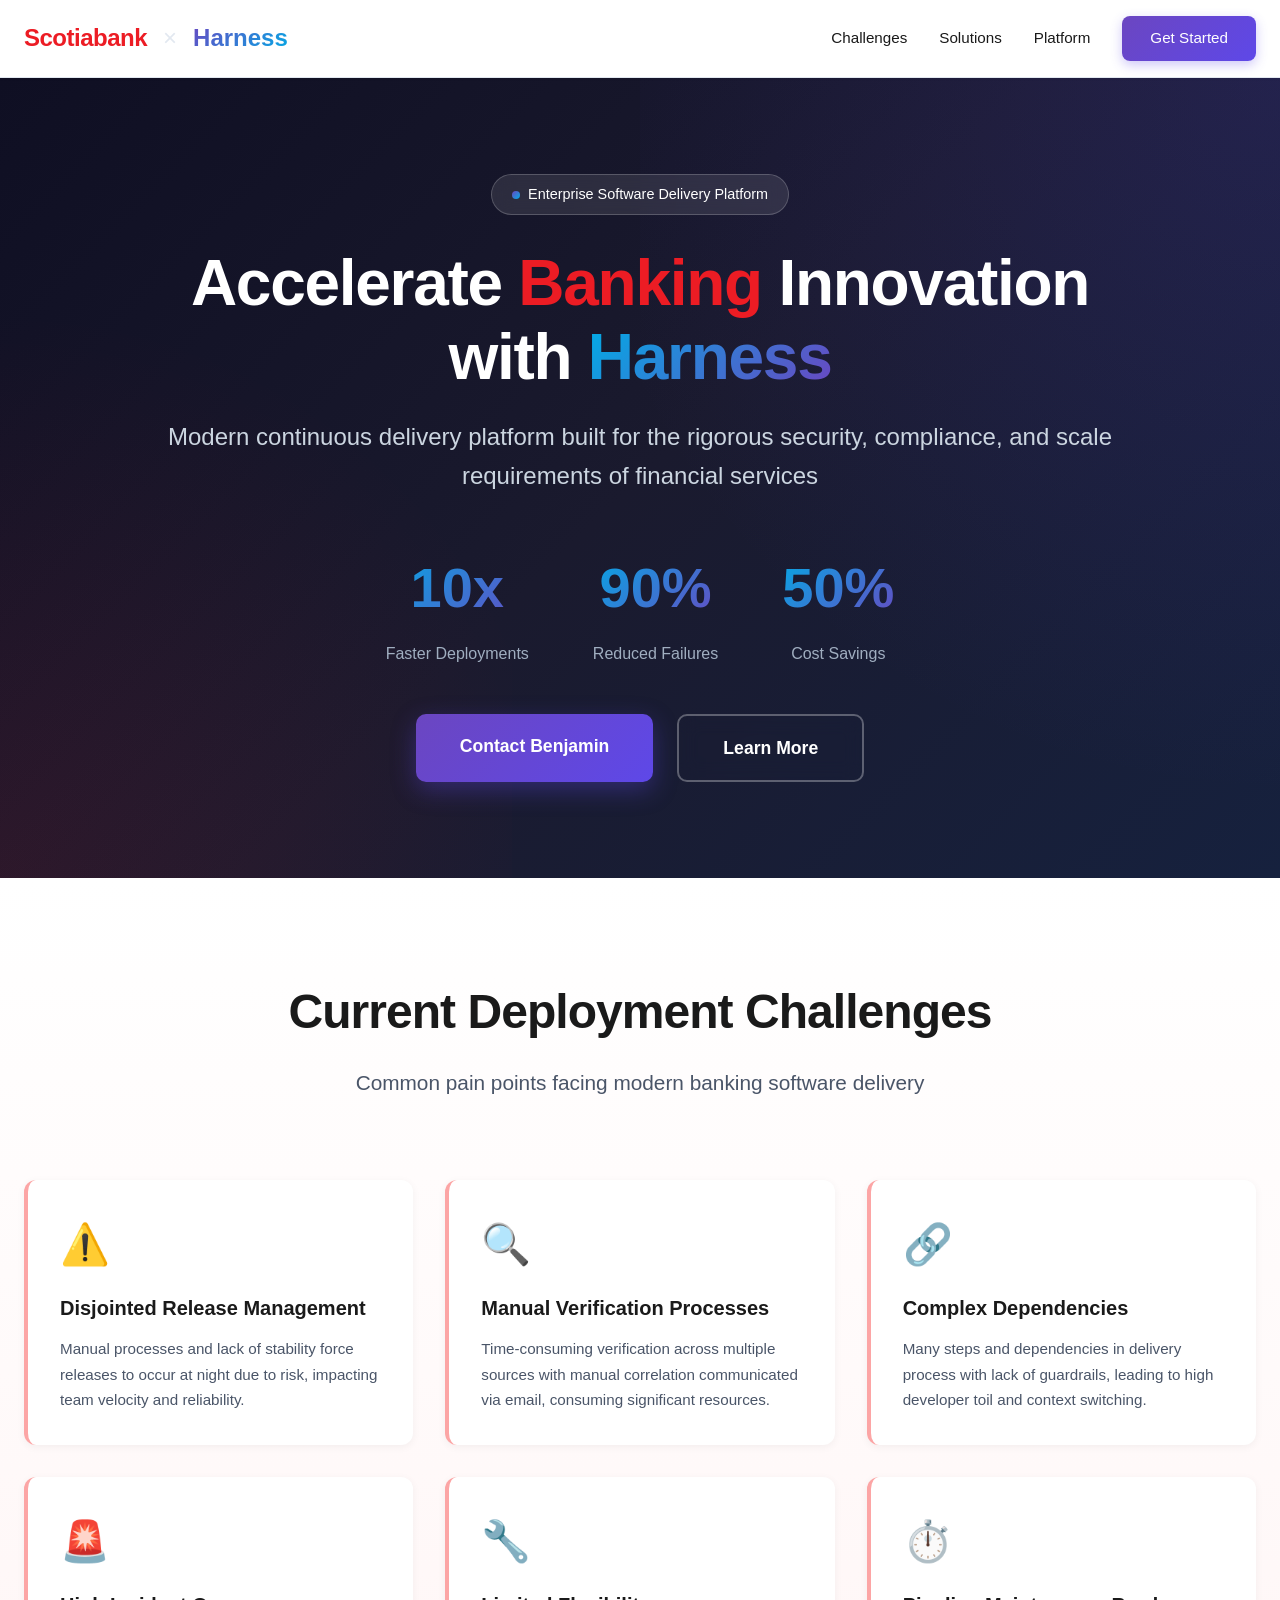
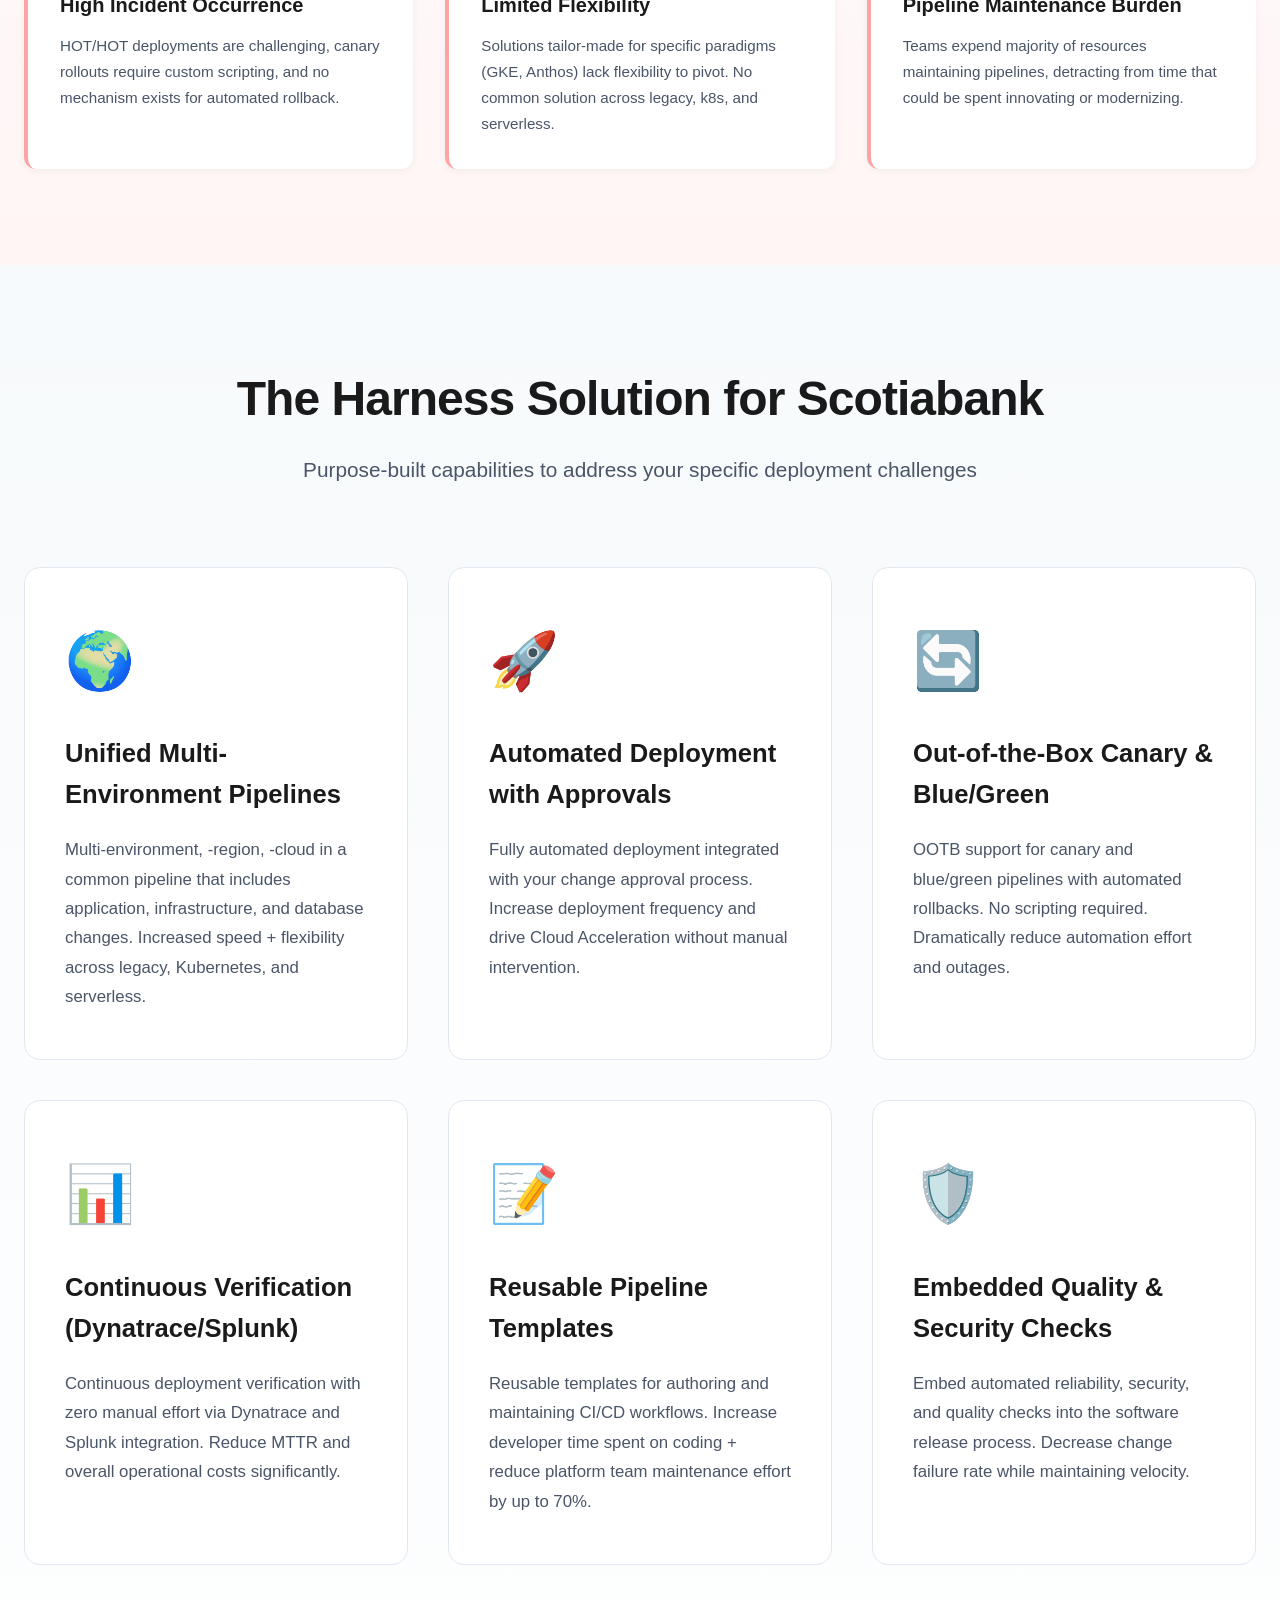
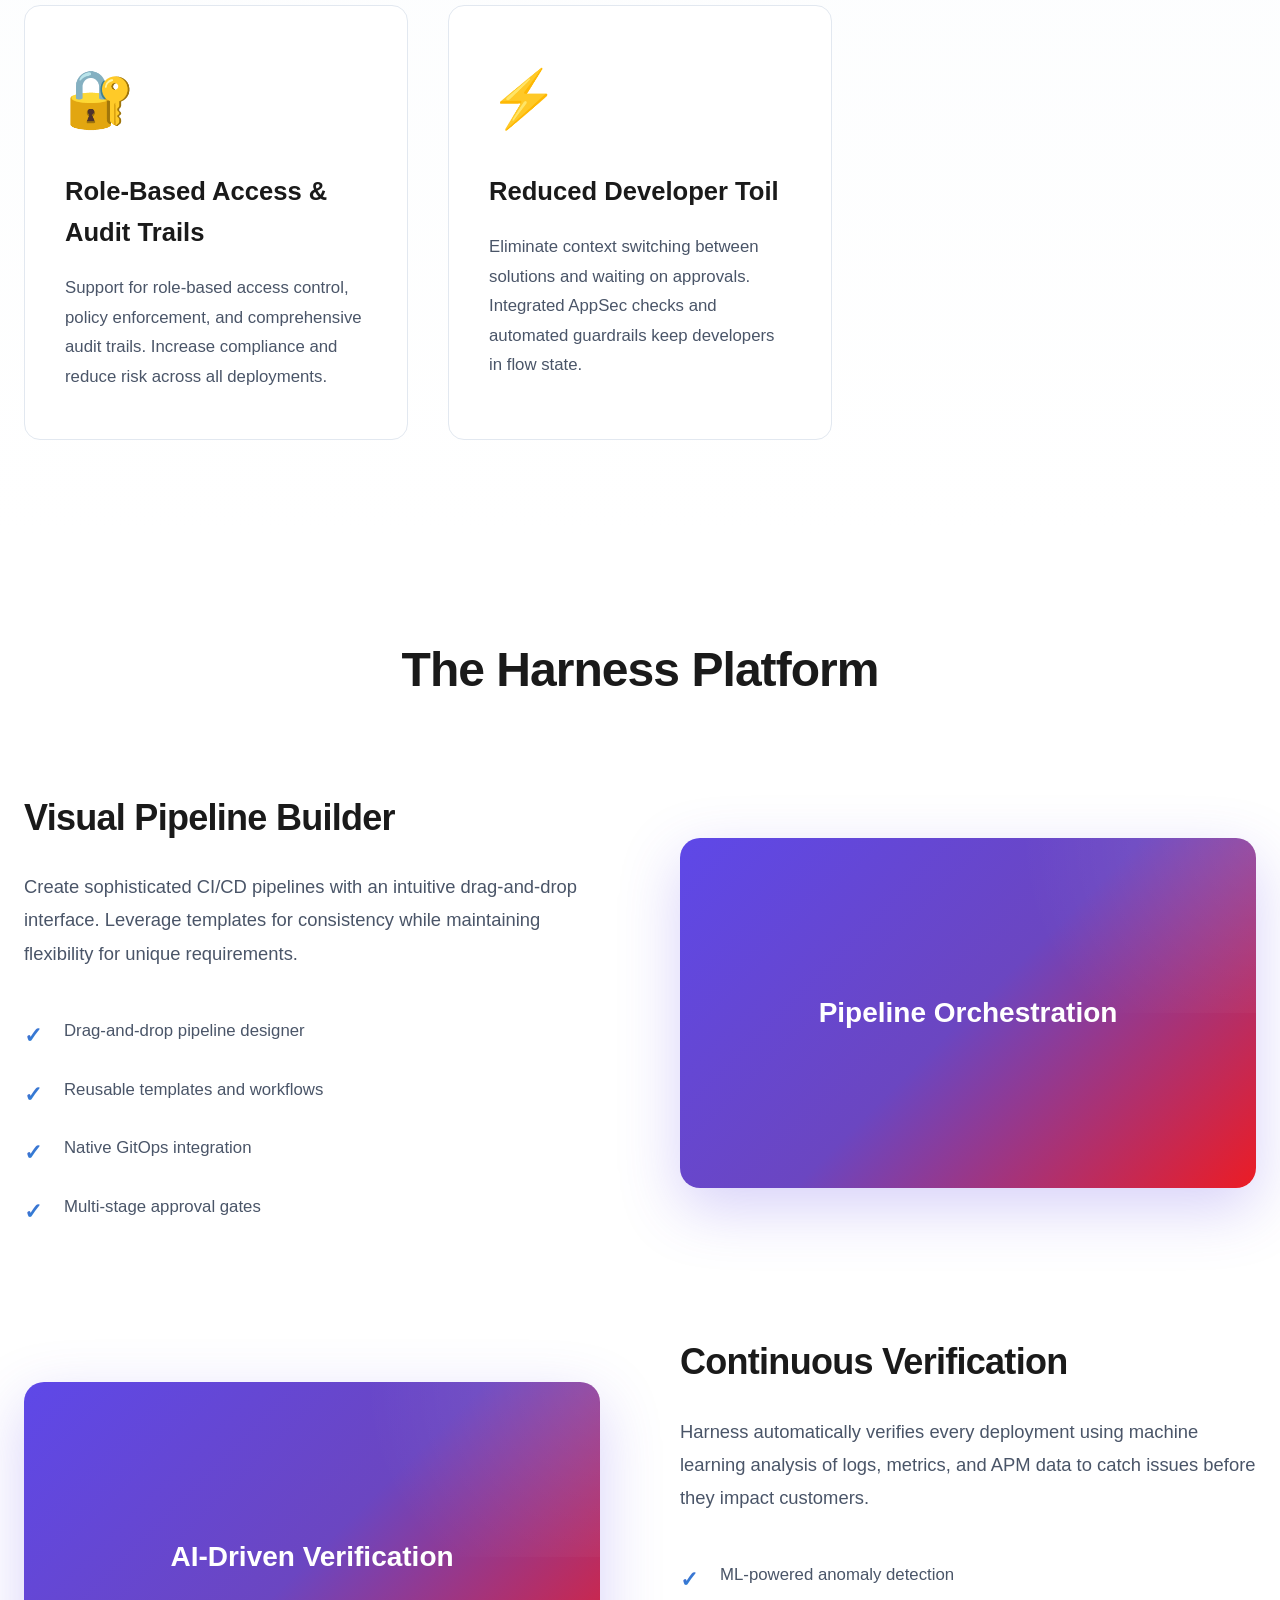
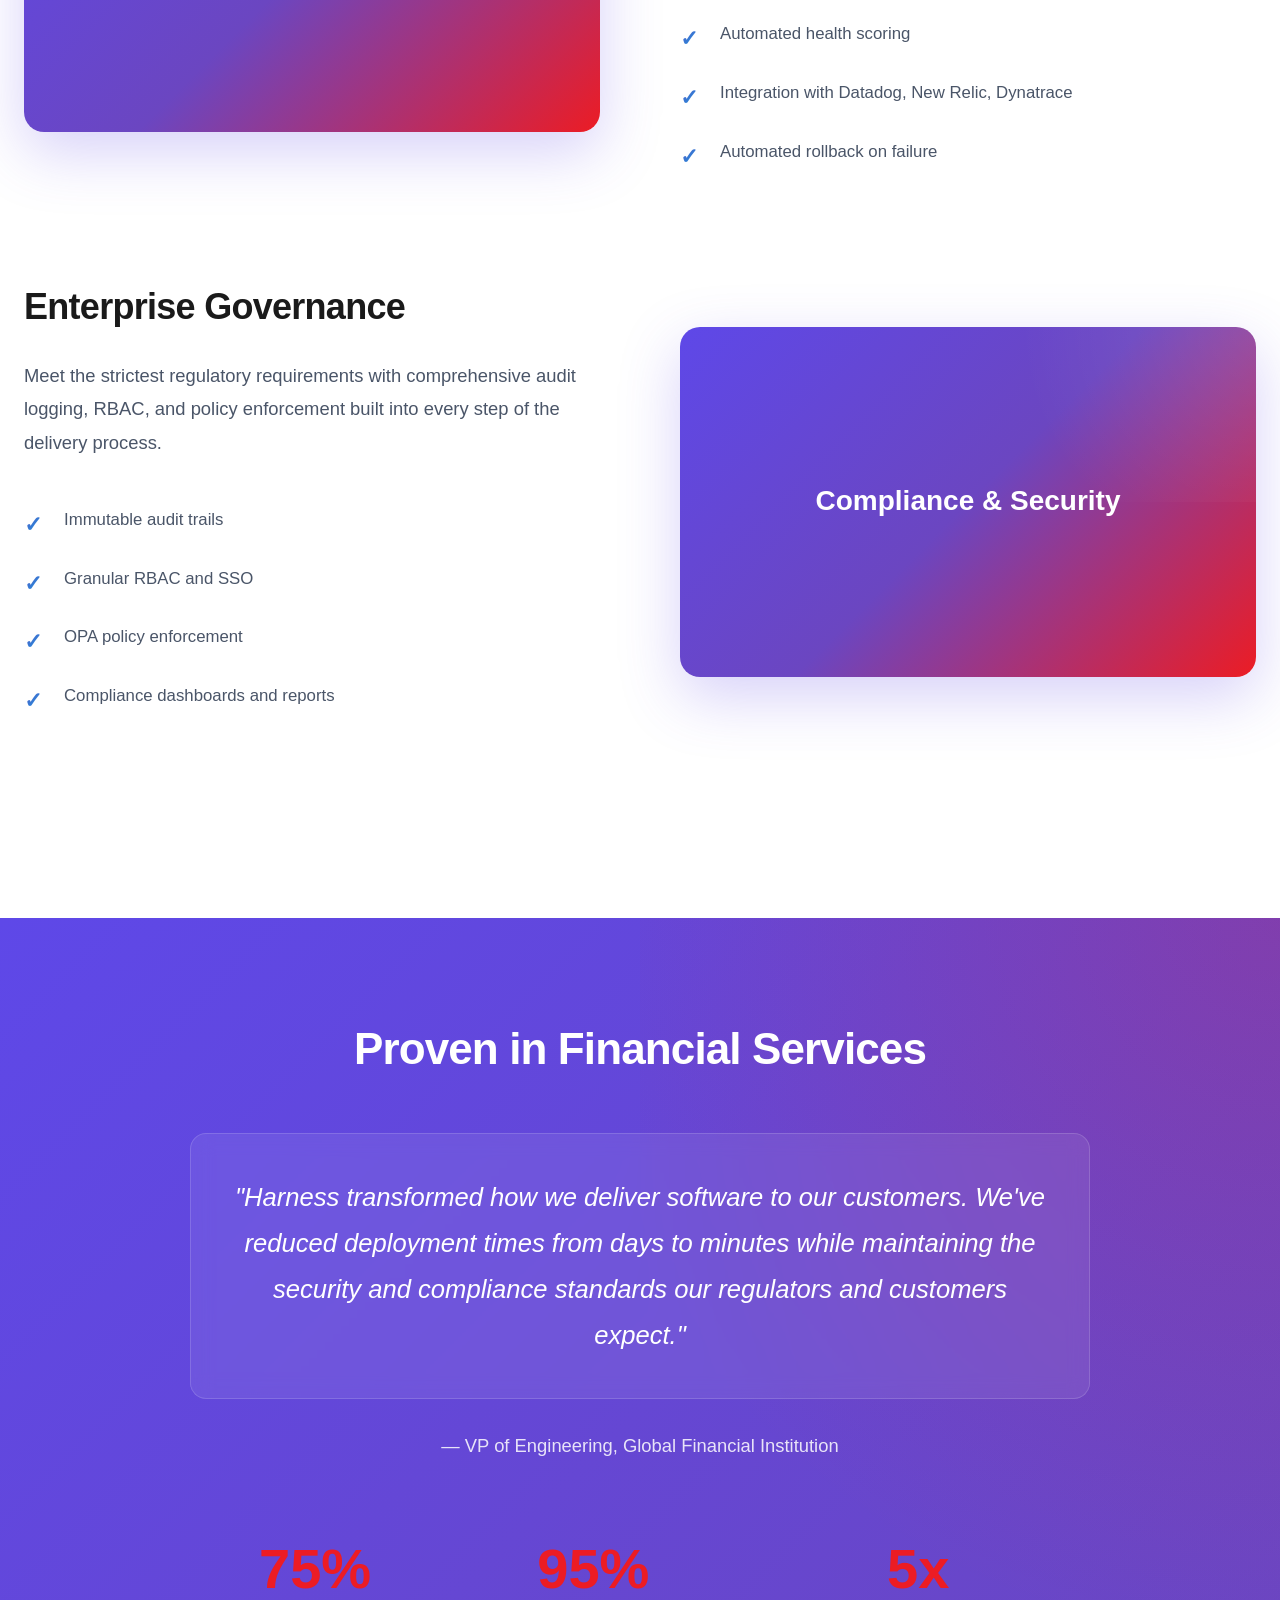
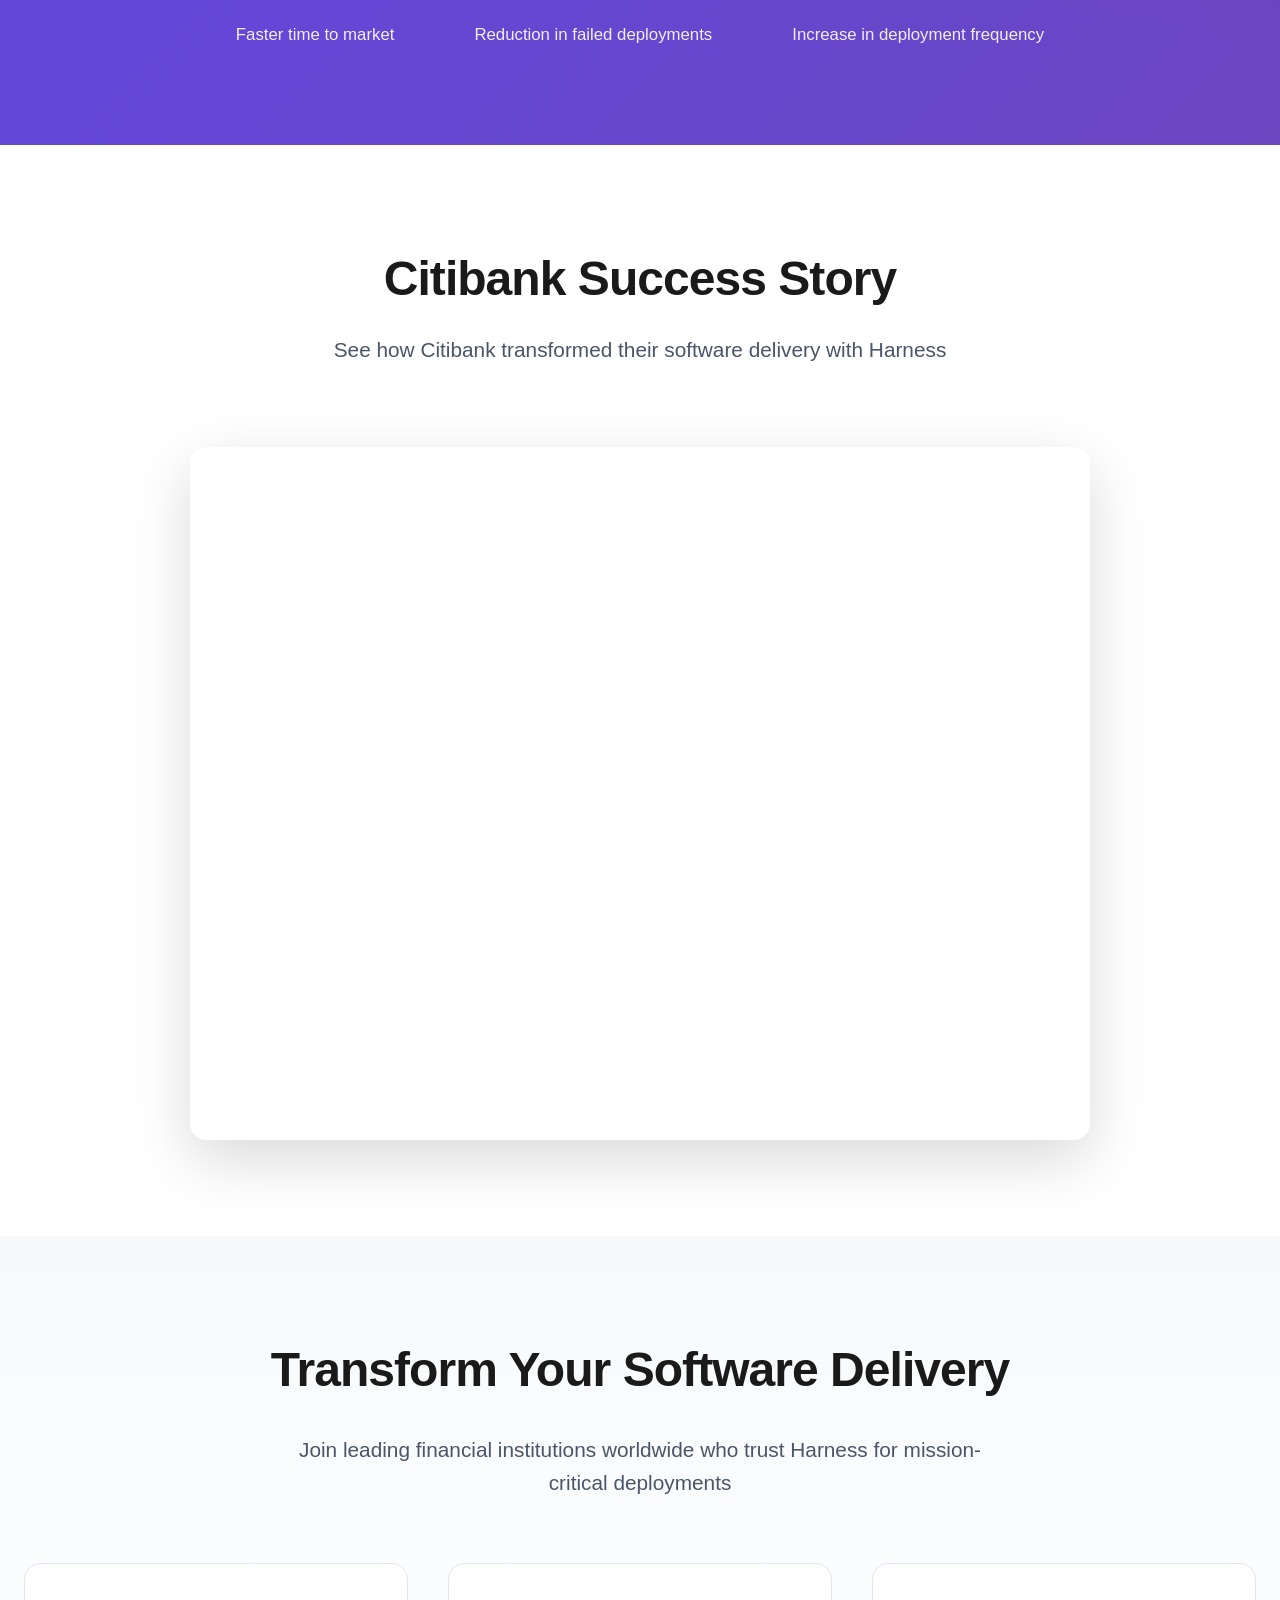
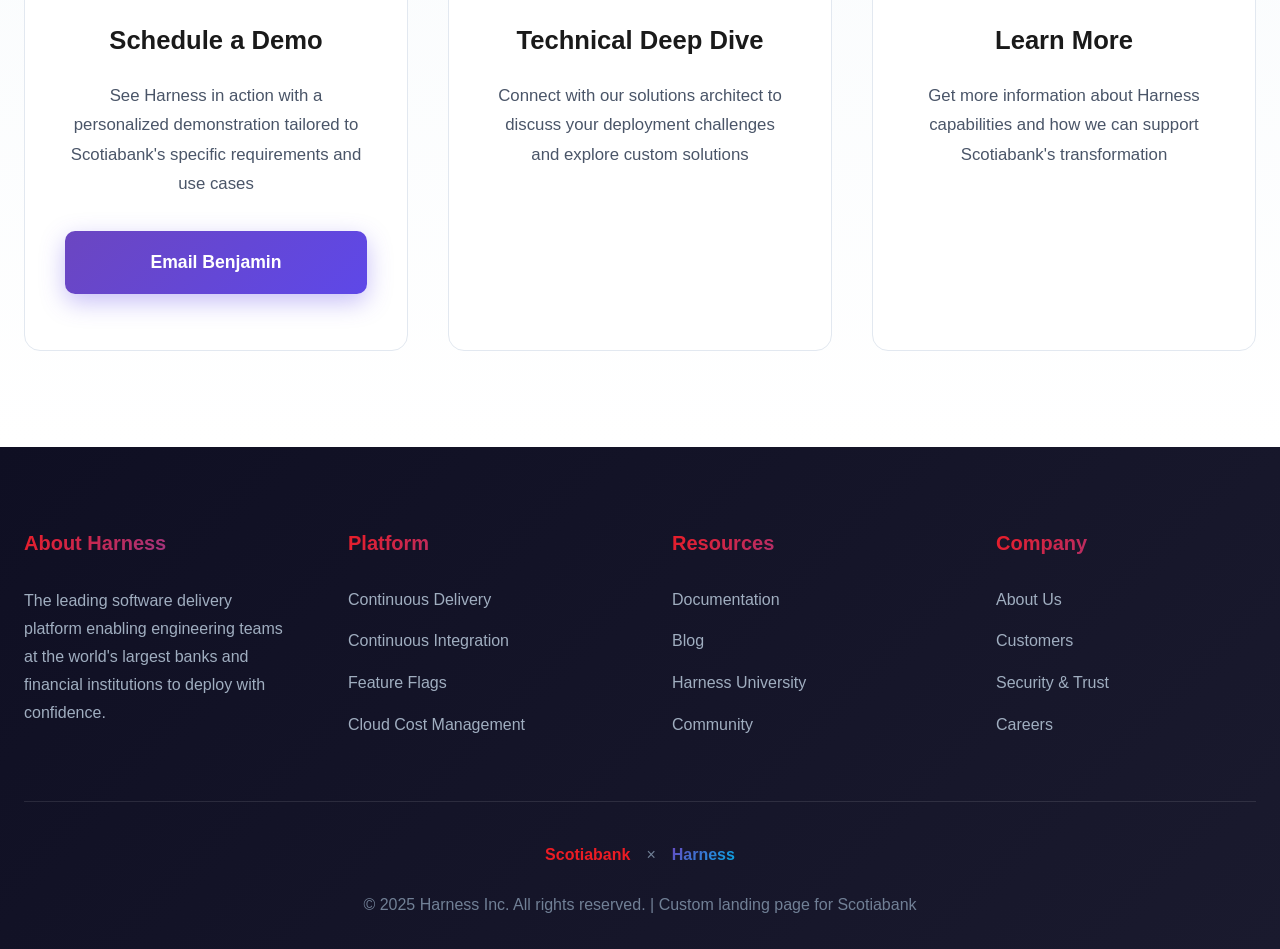
==== index.html @ f77ae474 "Update CTAs to email benjamin.kearon@harness.io and embed Citibank case study Changes: - Updated all" ====
<!DOCTYPE html>
<html lang="en">
<head>
    <meta charset="UTF-8">
    <meta name="viewport" content="width=device-width, initial-scale=1.0">
    <title>Harness + Scotiabank | Transform Your Software Delivery</title>
    <style>
* {
    margin: 0;
    padding: 0;
    box-sizing: border-box;
}

:root {
    --scotiabank-red: #EC1C24;
    --harness-purple: #6B46C1;
    --harness-blue: #00ADE6;
    --harness-indigo: #5E48E8;
    --text-primary: #1a1a1a;
    --text-secondary: #4a5568;
    --background-light: #F7FAFC;
    --background-white: #FFFFFF;
    --border-color: #E2E8F0;
}

body {
    font-family: 'Inter', -apple-system, BlinkMacSystemFont, 'Segoe UI', 'Roboto', 'Helvetica', 'Arial', sans-serif;
    line-height: 1.6;
    color: var(--text-primary);
    background-color: var(--background-white);
}

.container {
    max-width: 1280px;
    margin: 0 auto;
    padding: 0 24px;
}

/* Header - Combined Branding */
.header {
    background-color: var(--background-white);
    border-bottom: 1px solid var(--border-color);
    padding: 1rem 0;
    position: sticky;
    top: 0;
    z-index: 1000;
    box-shadow: 0 1px 3px rgba(0, 0, 0, 0.05);
}

.header-content {
    display: flex;
    justify-content: space-between;
    align-items: center;
}

.brand-lockup {
    display: flex;
    align-items: center;
    gap: 1rem;
}

.scotiabank-logo {
    font-size: 1.5rem;
    font-weight: 700;
    color: var(--scotiabank-red);
    letter-spacing: -0.5px;
}

.brand-separator {
    color: var(--border-color);
    font-size: 1.5rem;
    font-weight: 300;
}

.harness-logo {
    font-size: 1.5rem;
    font-weight: 700;
    background: linear-gradient(135deg, var(--harness-purple) 0%, var(--harness-blue) 100%);
    -webkit-background-clip: text;
    -webkit-text-fill-color: transparent;
    background-clip: text;
}

.nav {
    display: flex;
    gap: 2rem;
    align-items: center;
}

.nav-link {
    color: var(--text-primary);
    text-decoration: none;
    font-weight: 500;
    transition: color 0.3s ease;
    font-size: 0.95rem;
}

.nav-link:hover {
    color: var(--harness-purple);
}

.nav-link.cta-button {
    background: linear-gradient(135deg, var(--harness-purple) 0%, var(--harness-indigo) 100%);
    color: white;
    padding: 0.65rem 1.75rem;
    border-radius: 8px;
    transition: transform 0.2s ease, box-shadow 0.3s ease;
    box-shadow: 0 4px 12px rgba(94, 72, 232, 0.3);
}

.nav-link.cta-button:hover {
    transform: translateY(-2px);
    box-shadow: 0 8px 20px rgba(94, 72, 232, 0.4);
}

/* Hero - Harness Modern Style with Scotia Red Accents */
.hero {
    background: linear-gradient(135deg, #0F0F23 0%, #1a1a2e 50%, #16213e 100%);
    color: white;
    padding: 6rem 0;
    position: relative;
    overflow: hidden;
}

.hero::before {
    content: '';
    position: absolute;
    top: 0;
    right: 0;
    width: 50%;
    height: 100%;
    background: radial-gradient(circle at top right, rgba(94, 72, 232, 0.15), transparent 70%);
    pointer-events: none;
}

.hero::after {
    content: '';
    position: absolute;
    bottom: 0;
    left: 0;
    width: 40%;
    height: 100%;
    background: radial-gradient(circle at bottom left, rgba(236, 28, 36, 0.1), transparent 60%);
    pointer-events: none;
}

.hero-content {
    max-width: 1000px;
    margin: 0 auto;
    text-align: center;
    position: relative;
    z-index: 1;
}

.hero-badge {
    display: inline-flex;
    align-items: center;
    gap: 0.5rem;
    background: rgba(255, 255, 255, 0.1);
    backdrop-filter: blur(10px);
    border: 1px solid rgba(255, 255, 255, 0.2);
    padding: 0.5rem 1.25rem;
    border-radius: 50px;
    margin-bottom: 2rem;
    font-size: 0.9rem;
    font-weight: 500;
}

.badge-dot {
    width: 8px;
    height: 8px;
    background: linear-gradient(135deg, var(--harness-purple), var(--harness-blue));
    border-radius: 50%;
}

.hero-title {
    font-size: 4rem;
    font-weight: 800;
    margin-bottom: 1.5rem;
    line-height: 1.15;
    letter-spacing: -0.02em;
}

.hero-title .harness-gradient {
    background: linear-gradient(135deg, var(--harness-blue) 0%, var(--harness-purple) 100%);
    -webkit-background-clip: text;
    -webkit-text-fill-color: transparent;
    background-clip: text;
}

.hero-title .scotia-red {
    color: var(--scotiabank-red);
}

.hero-subtitle {
    font-size: 1.5rem;
    margin-bottom: 3rem;
    color: #CBD5E0;
    font-weight: 400;
    line-height: 1.6;
}

.hero-stats {
    display: flex;
    justify-content: center;
    gap: 4rem;
    margin-bottom: 3rem;
    flex-wrap: wrap;
}

.stat {
    text-align: center;
}

.stat-number {
    font-size: 3.5rem;
    font-weight: 800;
    background: linear-gradient(135deg, var(--harness-blue) 0%, var(--harness-purple) 100%);
    -webkit-background-clip: text;
    -webkit-text-fill-color: transparent;
    background-clip: text;
    margin-bottom: 0.5rem;
}

.stat-label {
    font-size: 1rem;
    color: #A0AEC0;
    font-weight: 500;
}

.hero-cta {
    display: flex;
    gap: 1.5rem;
    justify-content: center;
    flex-wrap: wrap;
}

.btn {
    padding: 1.1rem 2.75rem;
    font-size: 1.1rem;
    font-weight: 600;
    text-decoration: none;
    border-radius: 10px;
    transition: all 0.3s ease;
    display: inline-block;
}

.btn-primary {
    background: linear-gradient(135deg, var(--harness-purple) 0%, var(--harness-indigo) 100%);
    color: white;
    box-shadow: 0 8px 24px rgba(94, 72, 232, 0.35);
}

.btn-primary:hover {
    transform: translateY(-2px);
    box-shadow: 0 12px 32px rgba(94, 72, 232, 0.45);
}

.btn-secondary {
    background-color: transparent;
    color: white;
    border: 2px solid rgba(255, 255, 255, 0.3);
    backdrop-filter: blur(10px);
}

.btn-secondary:hover {
    background-color: rgba(255, 255, 255, 0.1);
    border-color: rgba(255, 255, 255, 0.5);
}

/* Challenges Section */
.challenges {
    padding: 6rem 0;
    background: linear-gradient(180deg, var(--background-white) 0%, #FFF5F5 100%);
}

.challenges-grid {
    display: grid;
    grid-template-columns: repeat(auto-fit, minmax(340px, 1fr));
    gap: 2rem;
    margin-top: 3rem;
}

.challenge-item {
    background-color: var(--background-white);
    padding: 2rem 2rem;
    border-radius: 12px;
    border-left: 4px solid #FCA5A5;
    box-shadow: 0 2px 8px rgba(0, 0, 0, 0.05);
    transition: transform 0.3s ease, box-shadow 0.3s ease;
}

.challenge-item:hover {
    transform: translateY(-4px);
    box-shadow: 0 8px 20px rgba(236, 28, 36, 0.1);
}

.challenge-icon {
    font-size: 2.5rem;
    margin-bottom: 1rem;
    display: block;
}

.challenge-item h4 {
    font-size: 1.25rem;
    margin-bottom: 0.75rem;
    color: var(--text-primary);
    font-weight: 700;
}

.challenge-item p {
    color: var(--text-secondary);
    line-height: 1.7;
    font-size: 0.95rem;
}

/* Benefits Section - Clean Modern Cards */
.benefits {
    padding: 6rem 0;
    background: linear-gradient(180deg, var(--background-light) 0%, var(--background-white) 100%);
}

.section-title {
    font-size: 3rem;
    font-weight: 800;
    text-align: center;
    margin-bottom: 1rem;
    color: var(--text-primary);
    letter-spacing: -0.02em;
}

.section-subtitle {
    text-align: center;
    font-size: 1.3rem;
    color: var(--text-secondary);
    margin-bottom: 5rem;
    max-width: 700px;
    margin-left: auto;
    margin-right: auto;
}

.benefits-grid {
    display: grid;
    grid-template-columns: repeat(auto-fit, minmax(340px, 1fr));
    gap: 2.5rem;
    margin-top: 3rem;
}

.benefit-card {
    background-color: var(--background-white);
    padding: 3rem 2.5rem;
    border-radius: 16px;
    border: 1px solid var(--border-color);
    transition: transform 0.3s ease, box-shadow 0.3s ease, border-color 0.3s ease;
}

.benefit-card:hover {
    transform: translateY(-8px);
    box-shadow: 0 20px 40px rgba(0, 0, 0, 0.08);
    border-color: var(--harness-purple);
}

.benefit-icon {
    font-size: 3.5rem;
    margin-bottom: 1.75rem;
    display: block;
}

.benefit-card h3 {
    font-size: 1.6rem;
    margin-bottom: 1.25rem;
    color: var(--text-primary);
    font-weight: 700;
}

.benefit-card p {
    color: var(--text-secondary);
    line-height: 1.75;
    font-size: 1.05rem;
}

/* Features Section - Harness Style */
.features {
    padding: 6rem 0;
    background-color: var(--background-white);
}

.feature-showcase {
    margin-top: 5rem;
}

.feature-item {
    display: grid;
    grid-template-columns: 1fr 1fr;
    gap: 5rem;
    align-items: center;
    margin-bottom: 6rem;
}

.feature-item.reverse {
    direction: rtl;
}

.feature-item.reverse > * {
    direction: ltr;
}

.feature-content h3 {
    font-size: 2.25rem;
    margin-bottom: 1.5rem;
    color: var(--text-primary);
    font-weight: 800;
    letter-spacing: -0.02em;
}

.feature-content p {
    font-size: 1.15rem;
    color: var(--text-secondary);
    margin-bottom: 2rem;
    line-height: 1.8;
}

.feature-list {
    list-style: none;
    padding: 0;
}

.feature-list li {
    padding: 1rem 0;
    padding-left: 2.5rem;
    position: relative;
    color: var(--text-secondary);
    font-size: 1.05rem;
}

.feature-list li:before {
    content: "✓";
    position: absolute;
    left: 0;
    background: linear-gradient(135deg, var(--harness-purple) 0%, var(--harness-blue) 100%);
    -webkit-background-clip: text;
    -webkit-text-fill-color: transparent;
    background-clip: text;
    font-weight: bold;
    font-size: 1.4rem;
}

.feature-visual {
    background: linear-gradient(135deg, var(--harness-indigo) 0%, var(--harness-purple) 50%, var(--scotiabank-red) 100%);
    border-radius: 20px;
    padding: 4rem 3rem;
    display: flex;
    align-items: center;
    justify-content: center;
    min-height: 350px;
    box-shadow: 0 20px 60px rgba(94, 72, 232, 0.25);
    position: relative;
    overflow: hidden;
}

.feature-visual::before {
    content: '';
    position: absolute;
    top: -50%;
    right: -50%;
    width: 100%;
    height: 100%;
    background: radial-gradient(circle, rgba(255, 255, 255, 0.1), transparent 70%);
}

.visual-placeholder {
    color: white;
    font-size: 1.75rem;
    font-weight: 700;
    position: relative;
    z-index: 1;
}

/* Case Study - Modern Card */
.case-study {
    padding: 6rem 0;
    background: linear-gradient(135deg, var(--harness-indigo) 0%, var(--harness-purple) 100%);
    color: white;
    position: relative;
    overflow: hidden;
}

.case-study::before {
    content: '';
    position: absolute;
    top: 0;
    right: 0;
    width: 50%;
    height: 100%;
    background: radial-gradient(circle at top right, rgba(236, 28, 36, 0.2), transparent 70%);
}

.case-study-content {
    max-width: 900px;
    margin: 0 auto;
    text-align: center;
    position: relative;
    z-index: 1;
}

.case-study-content h2 {
    font-size: 2.75rem;
    margin-bottom: 3rem;
    font-weight: 800;
    letter-spacing: -0.02em;
}

.quote {
    font-size: 1.6rem;
    font-style: italic;
    line-height: 1.8;
    margin: 2rem 0;
    padding: 2.5rem;
    background-color: rgba(255, 255, 255, 0.08);
    backdrop-filter: blur(10px);
    border-radius: 16px;
    border-left: 4px solid var(--scotiabank-red);
    border: 1px solid rgba(255, 255, 255, 0.15);
}

.quote-author {
    font-size: 1.15rem;
    margin-bottom: 3rem;
    opacity: 0.85;
}

.case-study-metrics {
    display: flex;
    justify-content: center;
    gap: 5rem;
    flex-wrap: wrap;
    margin-top: 4rem;
}

.metric {
    text-align: center;
}

.metric strong {
    display: block;
    font-size: 3.5rem;
    margin-bottom: 0.5rem;
    font-weight: 800;
    color: var(--scotiabank-red);
}

.metric span {
    font-size: 1.05rem;
    opacity: 0.9;
}

/* Video Section */
.video-section {
    padding: 6rem 0;
    background-color: var(--background-white);
}

.video-container {
    max-width: 900px;
    margin: 3rem auto 0;
    position: relative;
    padding-bottom: 56.25%;
    height: 0;
    overflow: hidden;
    border-radius: 16px;
    box-shadow: 0 20px 60px rgba(0, 0, 0, 0.15);
}

.video-container iframe {
    position: absolute;
    top: 0;
    left: 0;
    width: 100%;
    height: 100%;
    border: 0;
}

/* Contact Section */
.contact {
    padding: 6rem 0;
    background: linear-gradient(180deg, var(--background-light) 0%, var(--background-white) 100%);
}

.contact-content {
    text-align: center;
}

.contact-content h2 {
    font-size: 3rem;
    margin-bottom: 1.5rem;
    font-weight: 800;
    letter-spacing: -0.02em;
}

.contact-content > p {
    font-size: 1.3rem;
    color: var(--text-secondary);
    margin-bottom: 4rem;
    max-width: 700px;
    margin-left: auto;
    margin-right: auto;
}

.contact-options {
    display: grid;
    grid-template-columns: repeat(auto-fit, minmax(320px, 1fr));
    gap: 2.5rem;
    margin-top: 3rem;
}

.contact-card {
    background-color: var(--background-white);
    padding: 3.5rem 2.5rem;
    border-radius: 16px;
    border: 1px solid var(--border-color);
    transition: transform 0.3s ease, box-shadow 0.3s ease, border-color 0.3s ease;
}

.contact-card:hover {
    transform: translateY(-8px);
    box-shadow: 0 20px 40px rgba(0, 0, 0, 0.08);
    border-color: var(--harness-purple);
}

.contact-card h3 {
    font-size: 1.6rem;
    margin-bottom: 1.25rem;
    color: var(--text-primary);
    font-weight: 700;
}

.contact-card p {
    color: var(--text-secondary);
    margin-bottom: 2rem;
    line-height: 1.75;
    font-size: 1.05rem;
}

.contact-card .btn {
    width: 100%;
    text-align: center;
}

/* Footer - Combined Branding */
.footer {
    background: linear-gradient(135deg, #0F0F23 0%, #1a1a2e 100%);
    color: white;
    padding: 5rem 0 2rem;
}

.footer-content {
    display: grid;
    grid-template-columns: repeat(auto-fit, minmax(250px, 1fr));
    gap: 4rem;
    margin-bottom: 3rem;
}

.footer-section h4 {
    font-size: 1.25rem;
    margin-bottom: 1.75rem;
    background: linear-gradient(135deg, var(--scotiabank-red) 0%, var(--harness-purple) 100%);
    -webkit-background-clip: text;
    -webkit-text-fill-color: transparent;
    background-clip: text;
    font-weight: 700;
}

.footer-section p {
    color: #A0AEC0;
    line-height: 1.75;
}

.footer-section ul {
    list-style: none;
    padding: 0;
}

.footer-section ul li {
    margin-bottom: 1rem;
}

.footer-section ul li a {
    color: #A0AEC0;
    text-decoration: none;
    transition: color 0.3s ease;
}

.footer-section ul li a:hover {
    color: var(--harness-blue);
}

.footer-bottom {
    text-align: center;
    padding-top: 2.5rem;
    border-top: 1px solid rgba(255, 255, 255, 0.1);
    color: #718096;
}

.footer-brand-lockup {
    display: flex;
    justify-content: center;
    align-items: center;
    gap: 1rem;
    margin-bottom: 1.5rem;
}

/* Responsive Design */
@media (max-width: 768px) {
    .hero-title {
        font-size: 2.75rem;
    }
    .hero-subtitle {
        font-size: 1.25rem;
    }
    .hero-stats {
        gap: 2.5rem;
    }
    .stat-number {
        font-size: 2.5rem;
    }
    .section-title {
        font-size: 2.25rem;
    }
    .challenges-grid {
        grid-template-columns: 1fr;
    }
    .benefits-grid {
        grid-template-columns: 1fr;
    }
    .feature-item {
        grid-template-columns: 1fr;
        gap: 3rem;
    }
    .feature-item.reverse {
        direction: ltr;
    }
    .nav {
        flex-wrap: wrap;
        gap: 1rem;
    }
    .case-study-metrics {
        gap: 3rem;
    }
    .contact-options {
        grid-template-columns: 1fr;
    }
    .brand-lockup {
        flex-direction: column;
        align-items: flex-start;
        gap: 0.5rem;
    }
    .brand-separator {
        display: none;
    }
}

@media (max-width: 480px) {
    .hero {
        padding: 4rem 0;
    }
    .hero-title {
        font-size: 2.25rem;
    }
    .hero-subtitle {
        font-size: 1.1rem;
    }
    .btn {
        padding: 1rem 2rem;
        font-size: 1rem;
    }
}
    </style>
</head>
<body>
    <header class="header">
        <div class="container">
            <div class="header-content">
                <div class="brand-lockup">
                    <div class="scotiabank-logo">Scotiabank</div>
                    <div class="brand-separator">×</div>
                    <div class="harness-logo">Harness</div>
                </div>
                <nav class="nav">
                    <a href="#challenges" class="nav-link">Challenges</a>
                    <a href="#benefits" class="nav-link">Solutions</a>
                    <a href="#features" class="nav-link">Platform</a>
                    <a href="#contact" class="nav-link cta-button">Get Started</a>
                </nav>
            </div>
        </div>
    </header>

    <section class="hero">
        <div class="container">
            <div class="hero-content">
                <div class="hero-badge">
                    <span class="badge-dot"></span>
                    <span>Enterprise Software Delivery Platform</span>
                </div>
                <h1 class="hero-title">
                    Accelerate <span class="scotia-red">Banking</span> Innovation with <span class="harness-gradient">Harness</span>
                </h1>
                <p class="hero-subtitle">Modern continuous delivery platform built for the rigorous security, compliance, and scale requirements of financial services</p>
                <div class="hero-stats">
                    <div class="stat">
                        <div class="stat-number">10x</div>
                        <div class="stat-label">Faster Deployments</div>
                    </div>
                    <div class="stat">
                        <div class="stat-number">90%</div>
                        <div class="stat-label">Reduced Failures</div>
                    </div>
                    <div class="stat">
                        <div class="stat-number">50%</div>
                        <div class="stat-label">Cost Savings</div>
                    </div>
                </div>
                <div class="hero-cta">
                    <a href="mailto:benjamin.kearon@harness.io?subject=Scotiabank%20Demo%20Request&body=Hi%20Benjamin%2C%0A%0AI%27m%20interested%20in%20learning%20more%20about%20Harness%20for%20Scotiabank.%0A%0AThank%20you%21" class="btn btn-primary">Contact Benjamin</a>
                    <a href="#challenges" class="btn btn-secondary">Learn More</a>
                </div>
            </div>
        </div>
    </section>

    <section id="challenges" class="challenges">
        <div class="container">
            <h2 class="section-title">Current Deployment Challenges</h2>
            <p class="section-subtitle">Common pain points facing modern banking software delivery</p>

            <div class="challenges-grid">
                <div class="challenge-item">
                    <div class="challenge-icon">⚠️</div>
                    <h4>Disjointed Release Management</h4>
                    <p>Manual processes and lack of stability force releases to occur at night due to risk, impacting team velocity and reliability.</p>
                </div>

                <div class="challenge-item">
                    <div class="challenge-icon">🔍</div>
                    <h4>Manual Verification Processes</h4>
                    <p>Time-consuming verification across multiple sources with manual correlation communicated via email, consuming significant resources.</p>
                </div>

                <div class="challenge-item">
                    <div class="challenge-icon">🔗</div>
                    <h4>Complex Dependencies</h4>
                    <p>Many steps and dependencies in delivery process with lack of guardrails, leading to high developer toil and context switching.</p>
                </div>

                <div class="challenge-item">
                    <div class="challenge-icon">🚨</div>
                    <h4>High Incident Occurrence</h4>
                    <p>HOT/HOT deployments are challenging, canary rollouts require custom scripting, and no mechanism exists for automated rollback.</p>
                </div>

                <div class="challenge-item">
                    <div class="challenge-icon">🔧</div>
                    <h4>Limited Flexibility</h4>
                    <p>Solutions tailor-made for specific paradigms (GKE, Anthos) lack flexibility to pivot. No common solution across legacy, k8s, and serverless.</p>
                </div>

                <div class="challenge-item">
                    <div class="challenge-icon">⏱️</div>
                    <h4>Pipeline Maintenance Burden</h4>
                    <p>Teams expend majority of resources maintaining pipelines, detracting from time that could be spent innovating or modernizing.</p>
                </div>
            </div>
        </div>
    </section>

    <section id="benefits" class="benefits">
        <div class="container">
            <h2 class="section-title">The Harness Solution for Scotiabank</h2>
            <p class="section-subtitle">Purpose-built capabilities to address your specific deployment challenges</p>

            <div class="benefits-grid">
                <div class="benefit-card">
                    <div class="benefit-icon">🌍</div>
                    <h3>Unified Multi-Environment Pipelines</h3>
                    <p>Multi-environment, -region, -cloud in a common pipeline that includes application, infrastructure, and database changes. Increased speed + flexibility across legacy, Kubernetes, and serverless.</p>
                </div>

                <div class="benefit-card">
                    <div class="benefit-icon">🚀</div>
                    <h3>Automated Deployment with Approvals</h3>
                    <p>Fully automated deployment integrated with your change approval process. Increase deployment frequency and drive Cloud Acceleration without manual intervention.</p>
                </div>

                <div class="benefit-card">
                    <div class="benefit-icon">🔄</div>
                    <h3>Out-of-the-Box Canary & Blue/Green</h3>
                    <p>OOTB support for canary and blue/green pipelines with automated rollbacks. No scripting required. Dramatically reduce automation effort and outages.</p>
                </div>

                <div class="benefit-card">
                    <div class="benefit-icon">📊</div>
                    <h3>Continuous Verification (Dynatrace/Splunk)</h3>
                    <p>Continuous deployment verification with zero manual effort via Dynatrace and Splunk integration. Reduce MTTR and overall operational costs significantly.</p>
                </div>

                <div class="benefit-card">
                    <div class="benefit-icon">📝</div>
                    <h3>Reusable Pipeline Templates</h3>
                    <p>Reusable templates for authoring and maintaining CI/CD workflows. Increase developer time spent on coding + reduce platform team maintenance effort by up to 70%.</p>
                </div>

                <div class="benefit-card">
                    <div class="benefit-icon">🛡️</div>
                    <h3>Embedded Quality & Security Checks</h3>
                    <p>Embed automated reliability, security, and quality checks into the software release process. Decrease change failure rate while maintaining velocity.</p>
                </div>

                <div class="benefit-card">
                    <div class="benefit-icon">🔐</div>
                    <h3>Role-Based Access & Audit Trails</h3>
                    <p>Support for role-based access control, policy enforcement, and comprehensive audit trails. Increase compliance and reduce risk across all deployments.</p>
                </div>

                <div class="benefit-card">
                    <div class="benefit-icon">⚡</div>
                    <h3>Reduced Developer Toil</h3>
                    <p>Eliminate context switching between solutions and waiting on approvals. Integrated AppSec checks and automated guardrails keep developers in flow state.</p>
                </div>
            </div>
        </div>
    </section>

    <section id="features" class="features">
        <div class="container">
            <h2 class="section-title">The Harness Platform</h2>

            <div class="feature-showcase">
                <div class="feature-item">
                    <div class="feature-content">
                        <h3>Visual Pipeline Builder</h3>
                        <p>Create sophisticated CI/CD pipelines with an intuitive drag-and-drop interface. Leverage templates for consistency while maintaining flexibility for unique requirements.</p>
                        <ul class="feature-list">
                            <li>Drag-and-drop pipeline designer</li>
                            <li>Reusable templates and workflows</li>
                            <li>Native GitOps integration</li>
                            <li>Multi-stage approval gates</li>
                        </ul>
                    </div>
                    <div class="feature-visual">
                        <div class="visual-placeholder">Pipeline Orchestration</div>
                    </div>
                </div>

                <div class="feature-item reverse">
                    <div class="feature-content">
                        <h3>Continuous Verification</h3>
                        <p>Harness automatically verifies every deployment using machine learning analysis of logs, metrics, and APM data to catch issues before they impact customers.</p>
                        <ul class="feature-list">
                            <li>ML-powered anomaly detection</li>
                            <li>Automated health scoring</li>
                            <li>Integration with Datadog, New Relic, Dynatrace</li>
                            <li>Automated rollback on failure</li>
                        </ul>
                    </div>
                    <div class="feature-visual">
                        <div class="visual-placeholder">AI-Driven Verification</div>
                    </div>
                </div>

                <div class="feature-item">
                    <div class="feature-content">
                        <h3>Enterprise Governance</h3>
                        <p>Meet the strictest regulatory requirements with comprehensive audit logging, RBAC, and policy enforcement built into every step of the delivery process.</p>
                        <ul class="feature-list">
                            <li>Immutable audit trails</li>
                            <li>Granular RBAC and SSO</li>
                            <li>OPA policy enforcement</li>
                            <li>Compliance dashboards and reports</li>
                        </ul>
                    </div>
                    <div class="feature-visual">
                        <div class="visual-placeholder">Compliance & Security</div>
                    </div>
                </div>
            </div>
        </div>
    </section>

    <section class="case-study">
        <div class="container">
            <div class="case-study-content">
                <h2>Proven in Financial Services</h2>
                <blockquote class="quote">
                    "Harness transformed how we deliver software to our customers. We've reduced deployment times from days to minutes while maintaining the security and compliance standards our regulators and customers expect."
                </blockquote>
                <p class="quote-author">— VP of Engineering, Global Financial Institution</p>
                <div class="case-study-metrics">
                    <div class="metric">
                        <strong>75%</strong>
                        <span>Faster time to market</span>
                    </div>
                    <div class="metric">
                        <strong>95%</strong>
                        <span>Reduction in failed deployments</span>
                    </div>
                    <div class="metric">
                        <strong>5x</strong>
                        <span>Increase in deployment frequency</span>
                    </div>
                </div>
            </div>
        </div>
    </section>

    <section class="video-section">
        <div class="container">
            <h2 class="section-title">Citibank Success Story</h2>
            <p class="section-subtitle">See how Citibank transformed their software delivery with Harness</p>

            <div class="video-container">
                <iframe
                    src="https://www.youtube.com/embed/NhN7EDF7uTQ"
                    title="Citibank Harness Case Study"
                    allow="accelerometer; autoplay; clipboard-write; encrypted-media; gyroscope; picture-in-picture"
                    allowfullscreen>
                </iframe>
            </div>
        </div>
    </section>

    <section id="contact" class="contact">
        <div class="container">
            <div class="contact-content">
                <h2>Transform Your Software Delivery</h2>
                <p>Join leading financial institutions worldwide who trust Harness for mission-critical deployments</p>

                <div class="contact-options">
                    <div class="contact-card">
                        <h3>Schedule a Demo</h3>
                        <p>See Harness in action with a personalized demonstration tailored to Scotiabank's specific requirements and use cases</p>
                        <a href="mailto:benjamin.kearon@harness.io?subject=Scotiabank%20Demo%20Request&body=Hi%20Benjamin%2C%0A%0AI%27m%20interested%20in%20scheduling%20a%20demo%20of%20Harness%20for%20Scotiabank.%0A%0APlease%20let%20me%20know%20your%20availability.%0A%0AThank%20you%21" class="btn btn-primary">Email Benjamin</a>
                    </div>

                    <div class="contact-card">
                        <h3>Technical Deep Dive</h3>
                        <p>Connect with our solutions architect to discuss your deployment challenges and explore custom solutions</p>
                        <a href="mailto:benjamin.kearon@harness.io?subject=Scotiabank%20Technical%20Discussion&body=Hi%20Benjamin%2C%0A%0AI%27d%20like%20to%20discuss%20Scotiabank%27s%20deployment%20challenges%20and%20how%20Harness%20can%20help.%0A%0ALooking%20forward%20to%20connecting.%0A%0AThank%20you%21" class="btn btn-secondary">Contact Benjamin</a>
                    </div>

                    <div class="contact-card">
                        <h3>Learn More</h3>
                        <p>Get more information about Harness capabilities and how we can support Scotiabank's transformation</p>
                        <a href="mailto:benjamin.kearon@harness.io?subject=Scotiabank%20-%20More%20Information&body=Hi%20Benjamin%2C%0A%0AI%27d%20like%20to%20learn%20more%20about%20Harness%20for%20Scotiabank.%0A%0AThank%20you%21" class="btn btn-secondary">Get in Touch</a>
                    </div>
                </div>
            </div>
        </div>
    </section>

    <footer class="footer">
        <div class="container">
            <div class="footer-content">
                <div class="footer-section">
                    <h4>About Harness</h4>
                    <p>The leading software delivery platform enabling engineering teams at the world's largest banks and financial institutions to deploy with confidence.</p>
                </div>
                <div class="footer-section">
                    <h4>Platform</h4>
                    <ul>
                        <li><a href="https://harness.io/products/continuous-delivery">Continuous Delivery</a></li>
                        <li><a href="https://harness.io/products/continuous-integration">Continuous Integration</a></li>
                        <li><a href="https://harness.io/products/feature-flags">Feature Flags</a></li>
                        <li><a href="https://harness.io/products/cloud-cost-management">Cloud Cost Management</a></li>
                    </ul>
                </div>
                <div class="footer-section">
                    <h4>Resources</h4>
                    <ul>
                        <li><a href="https://docs.harness.io">Documentation</a></li>
                        <li><a href="https://harness.io/blog">Blog</a></li>
                        <li><a href="https://university.harness.io">Harness University</a></li>
                        <li><a href="https://community.harness.io">Community</a></li>
                    </ul>
                </div>
                <div class="footer-section">
                    <h4>Company</h4>
                    <ul>
                        <li><a href="https://harness.io/company">About Us</a></li>
                        <li><a href="https://harness.io/company/customers">Customers</a></li>
                        <li><a href="https://harness.io/company/trust">Security & Trust</a></li>
                        <li><a href="https://harness.io/company/careers">Careers</a></li>
                    </ul>
                </div>
            </div>
            <div class="footer-bottom">
                <div class="footer-brand-lockup">
                    <span style="color: var(--scotiabank-red); font-weight: 600;">Scotiabank</span>
                    <span style="color: #718096;">×</span>
                    <span style="background: linear-gradient(135deg, var(--harness-purple) 0%, var(--harness-blue) 100%); -webkit-background-clip: text; -webkit-text-fill-color: transparent; font-weight: 600;">Harness</span>
                </div>
                <p>&copy; 2025 Harness Inc. All rights reserved. | Custom landing page for Scotiabank</p>
            </div>
        </div>
    </footer>
</body>
</html>
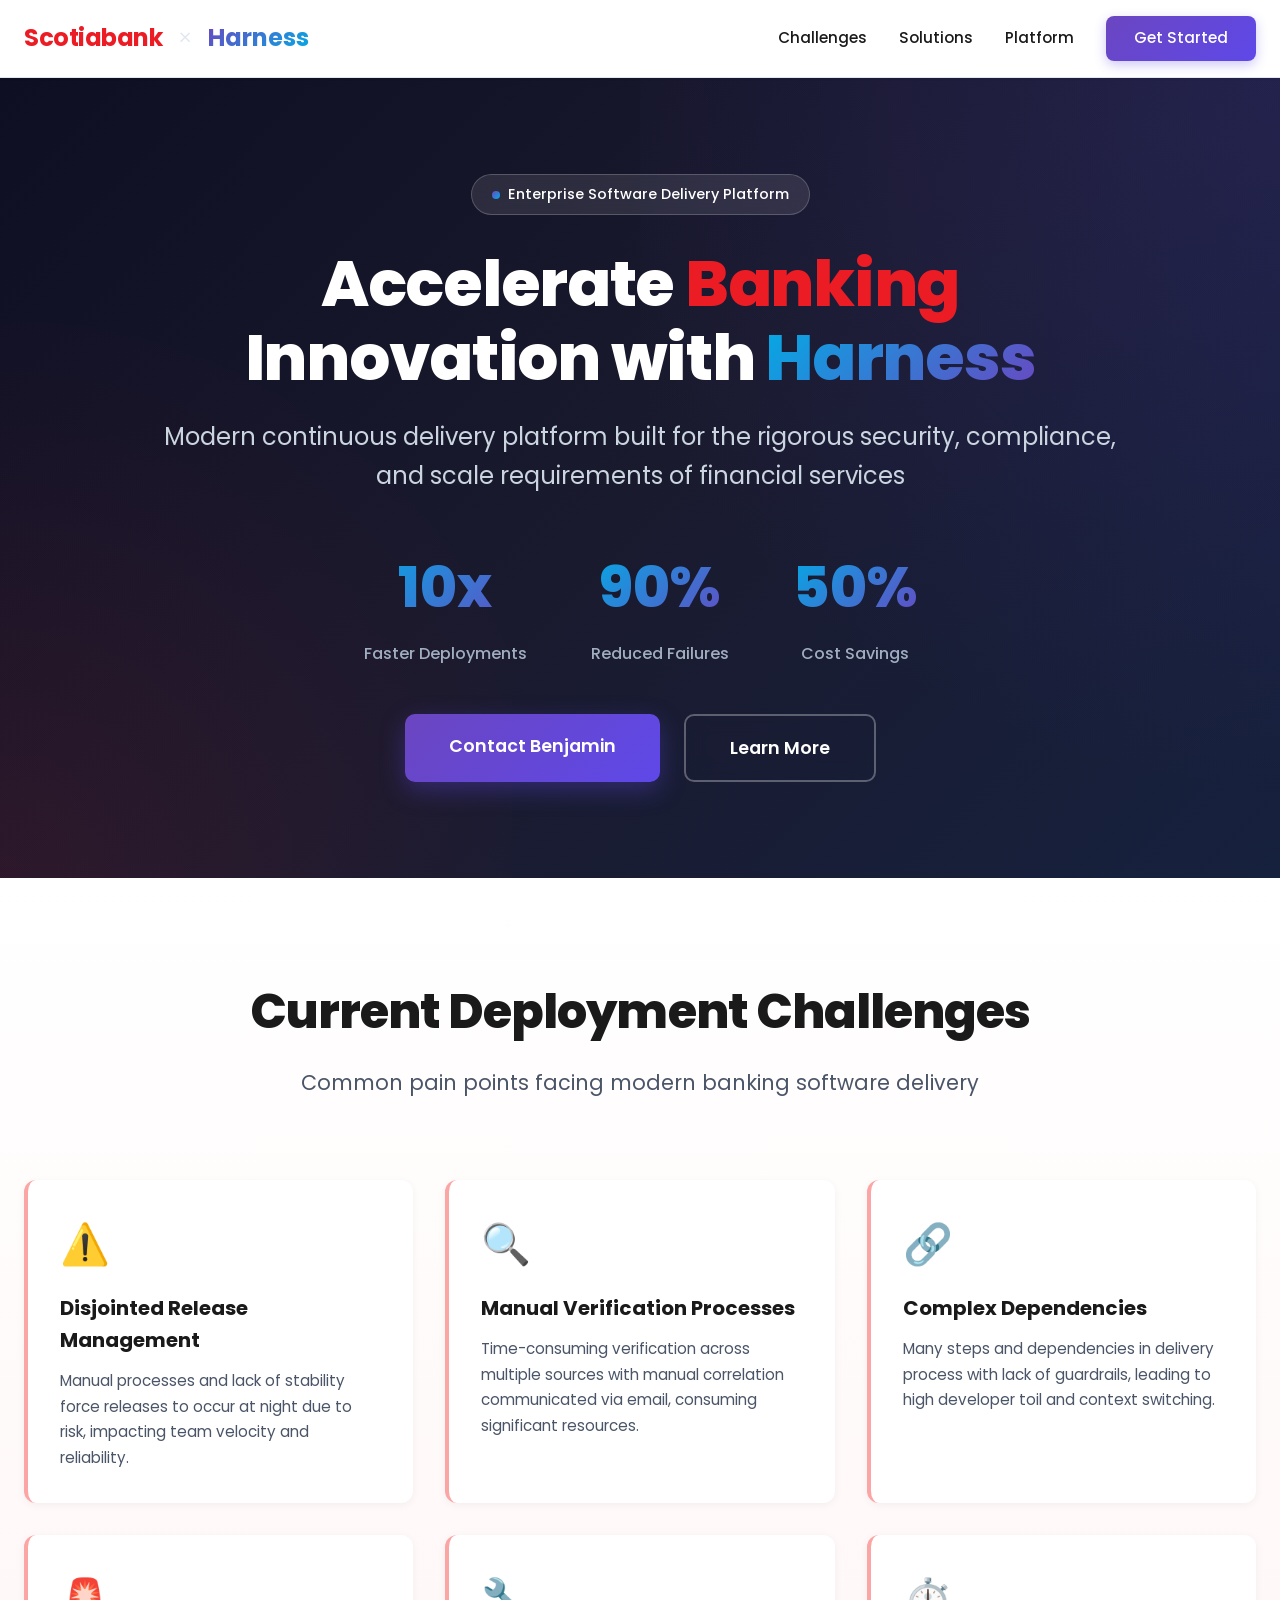
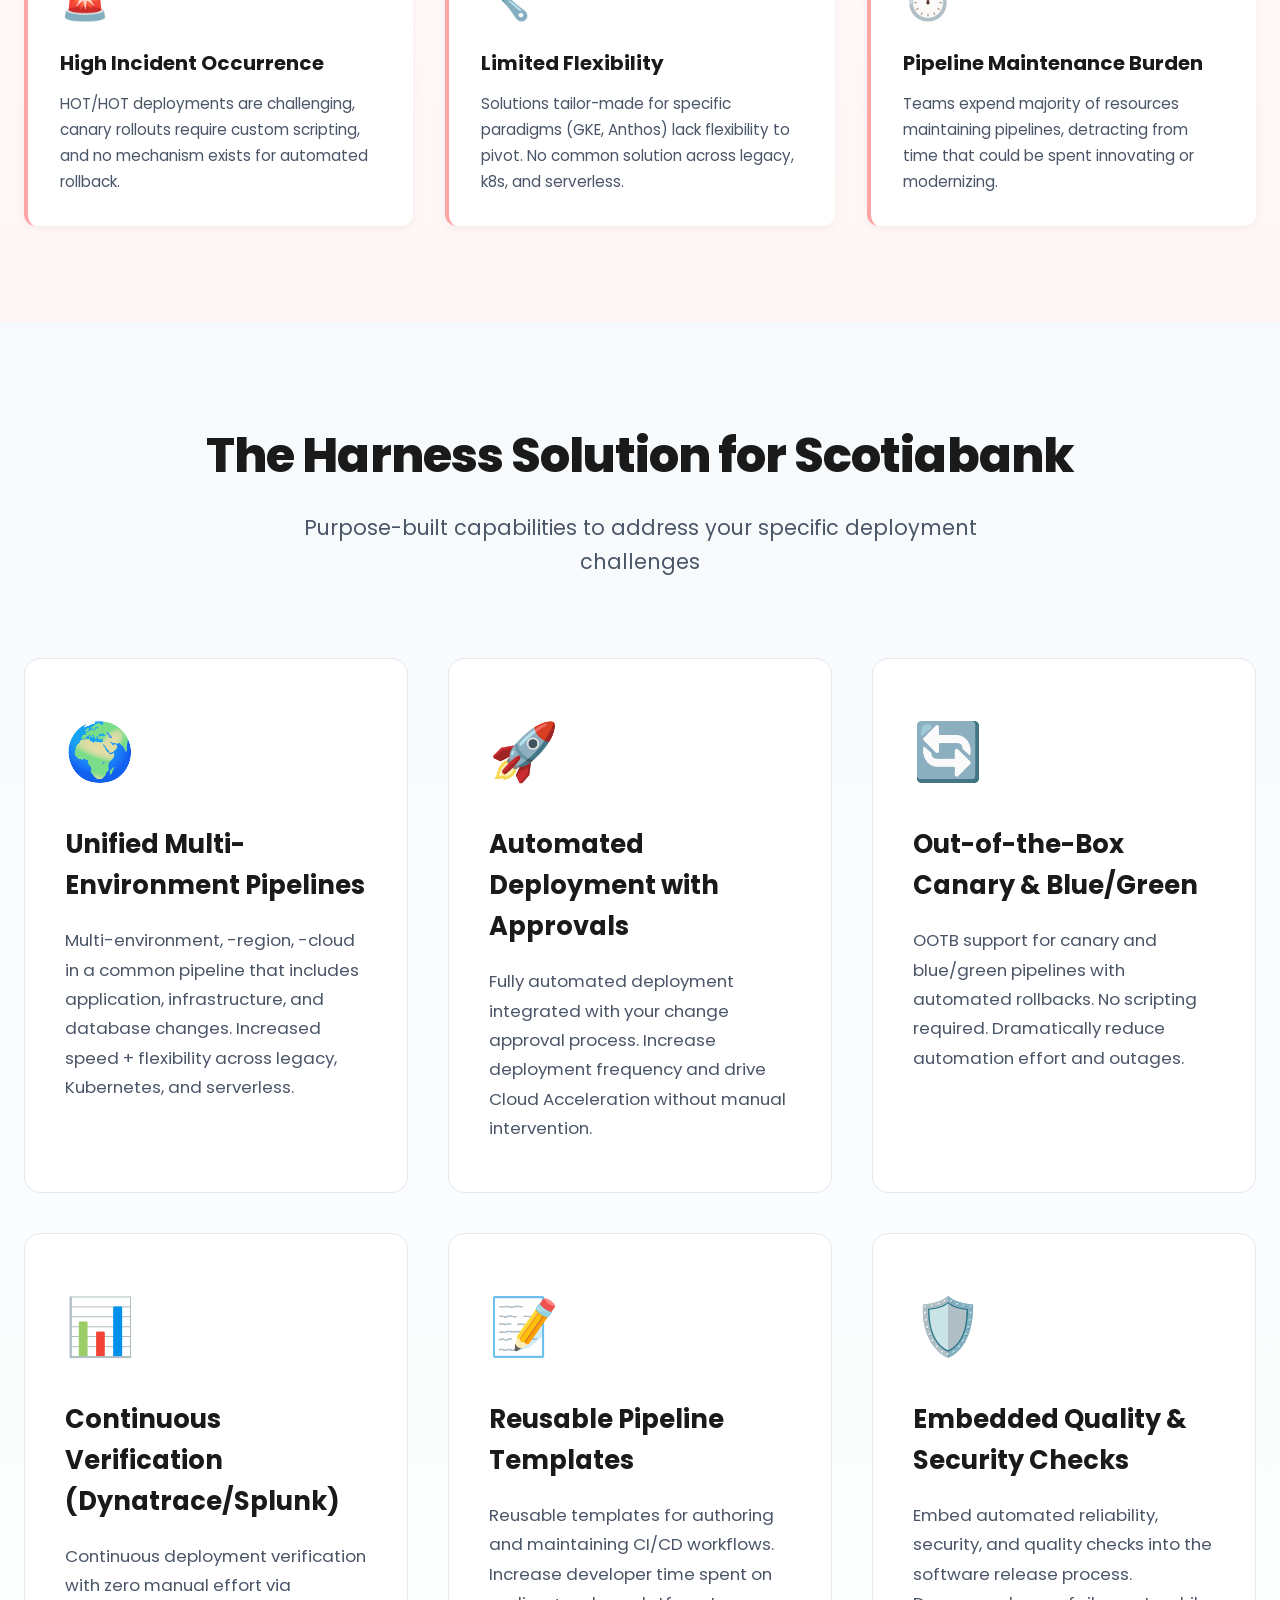
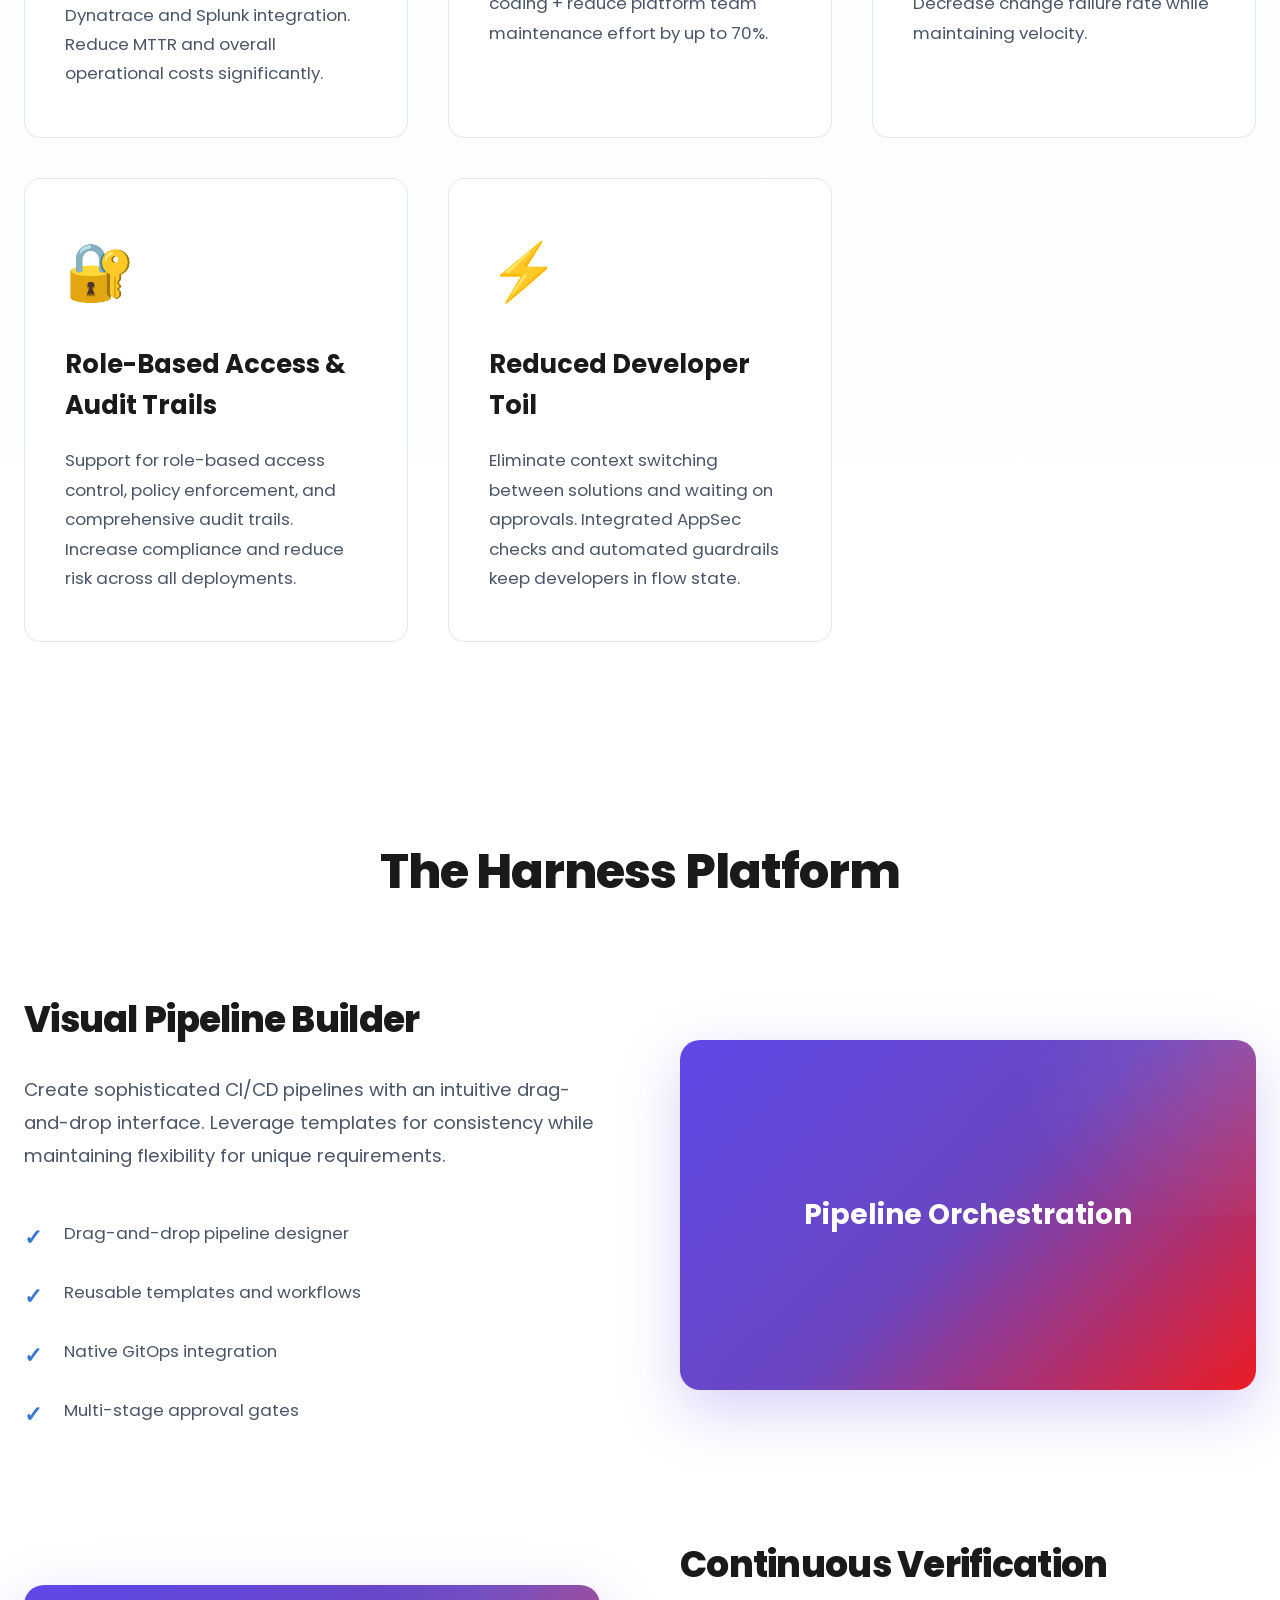
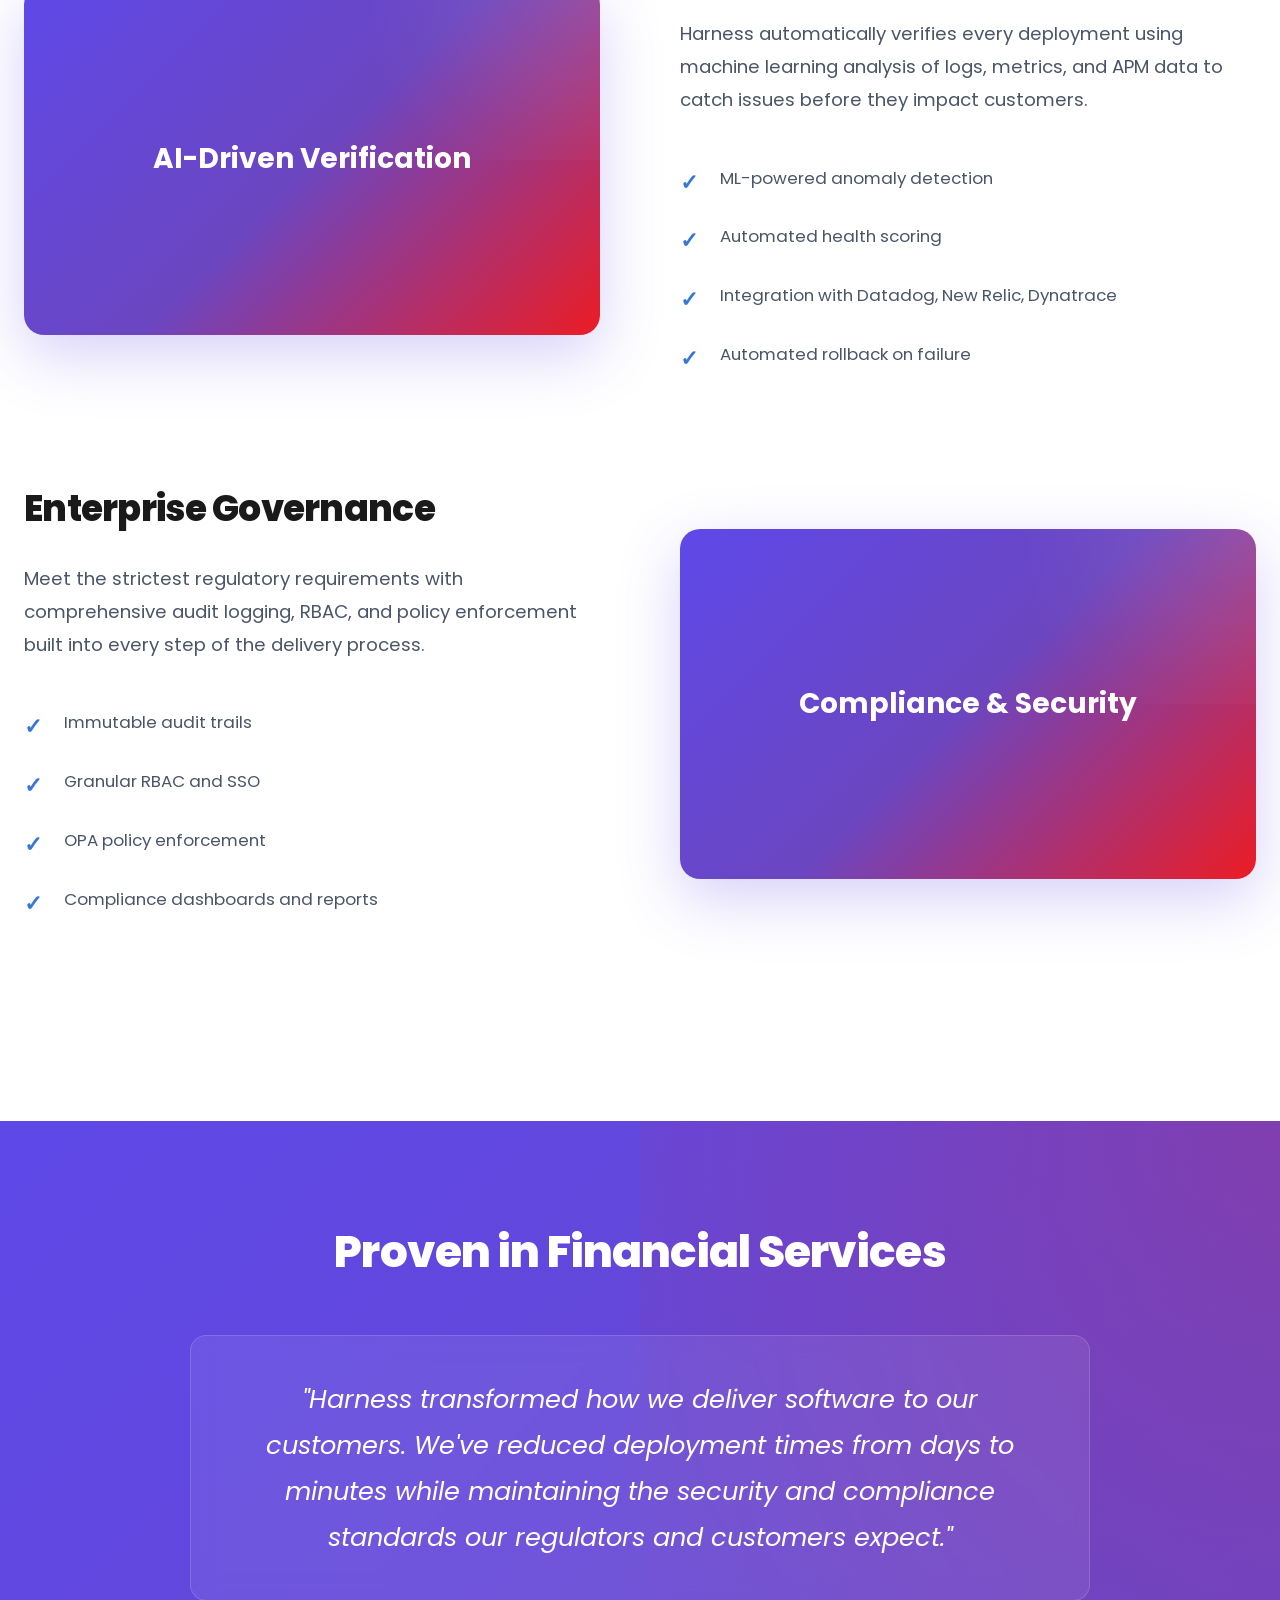
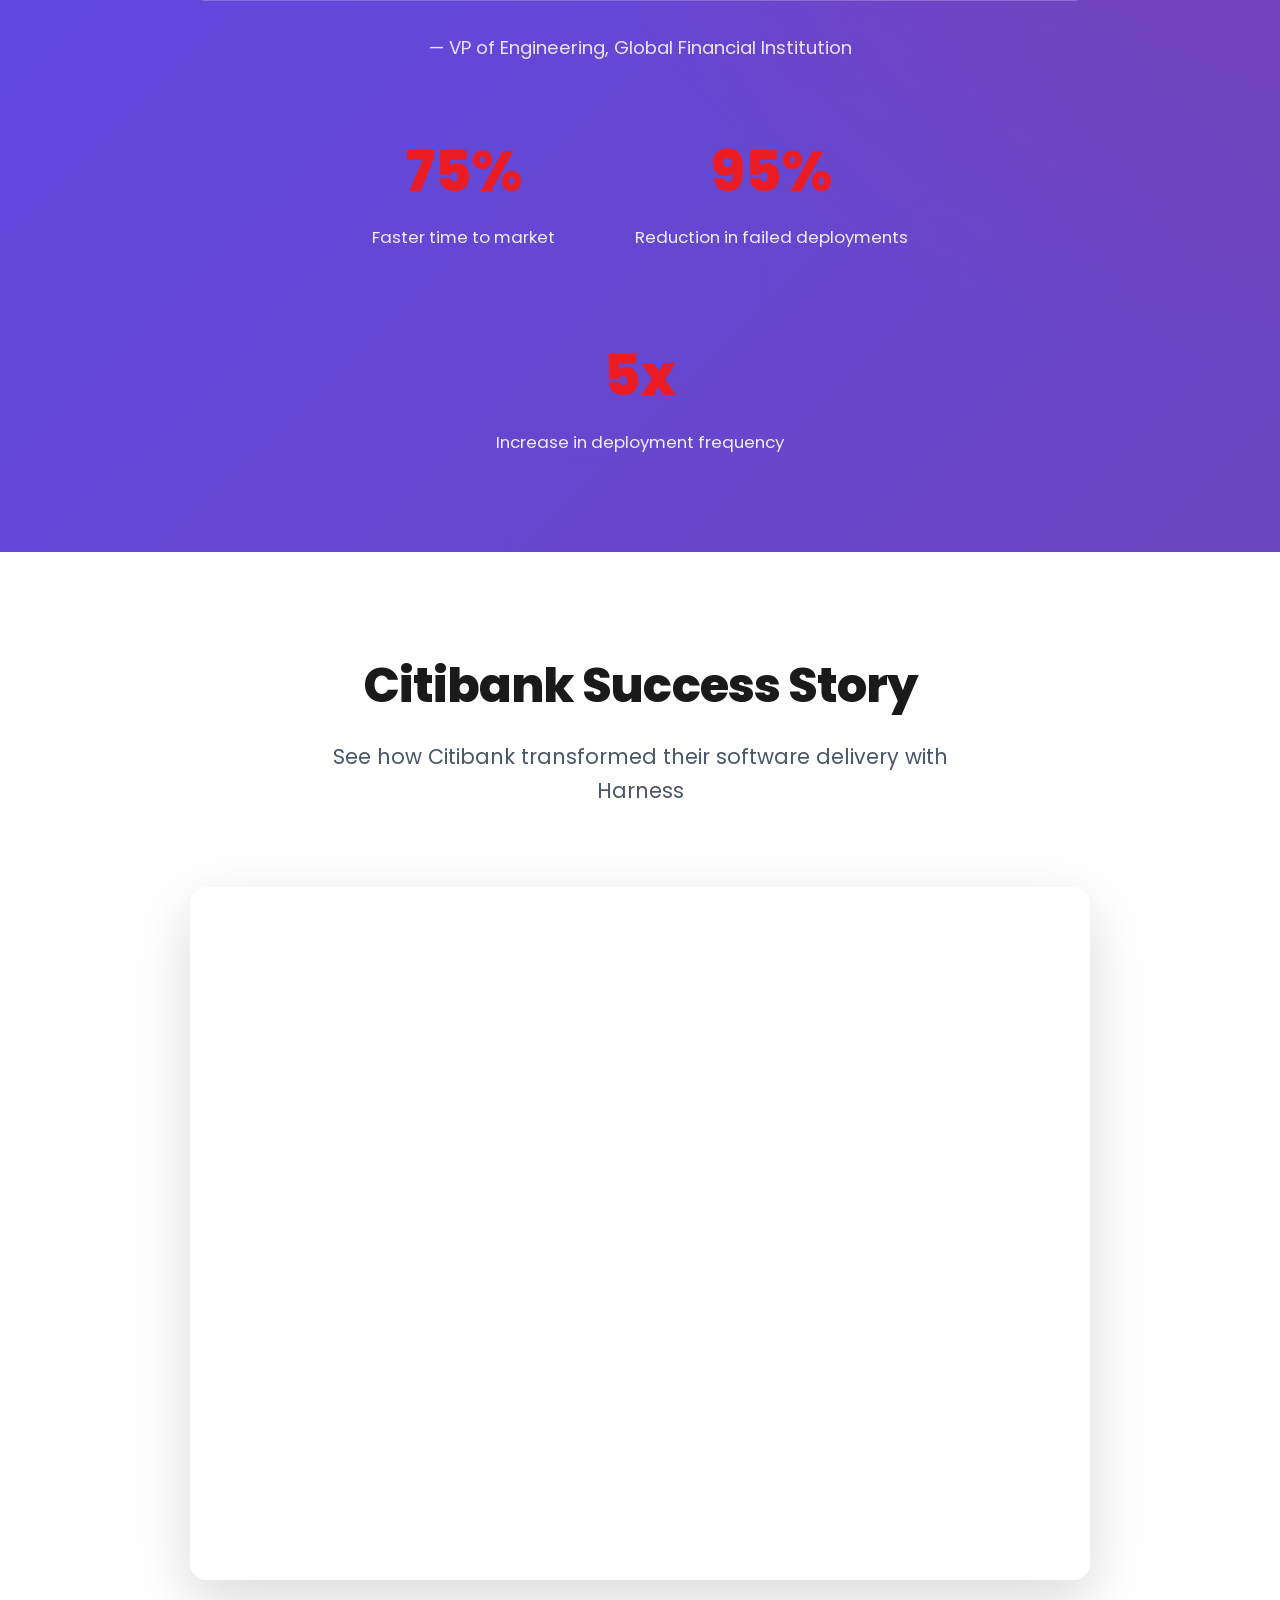
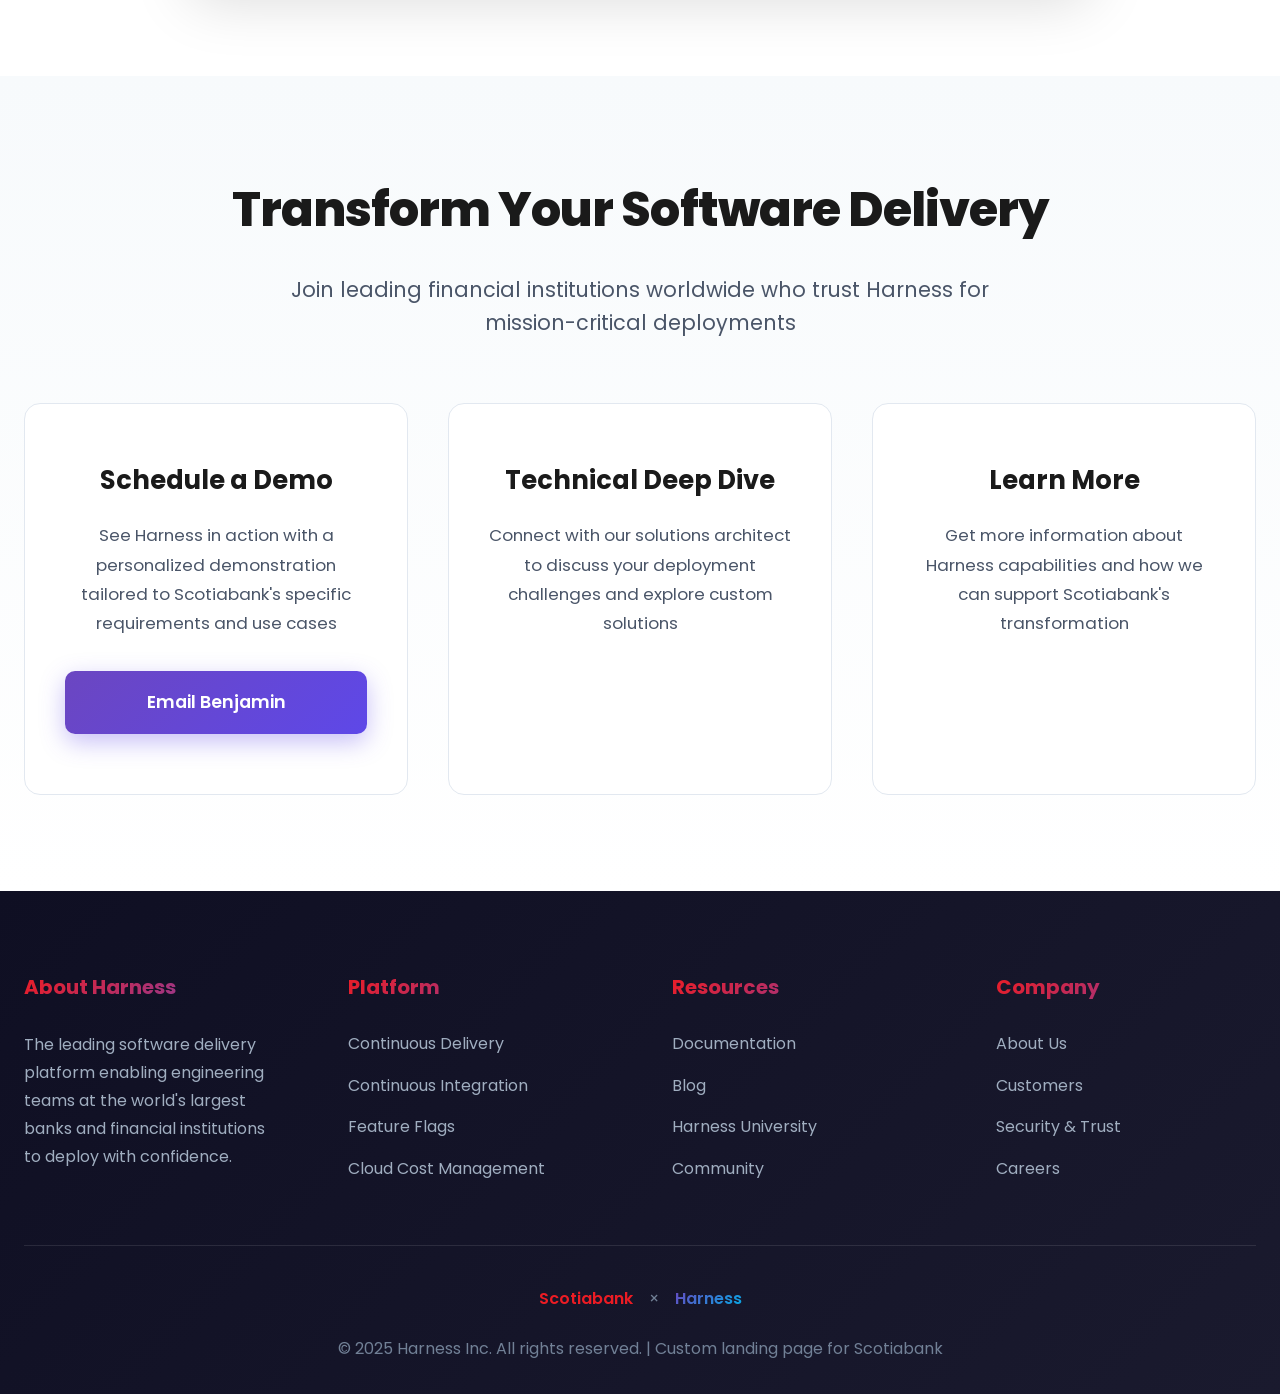
==== commit 9d237623: "Fix Citibank video link and change font to Poppins Changes: - Updated Citibank YouTube video embed f" ====
--- a/index.html
+++ b/index.html
@@ -4,6 +4,9 @@
     <meta charset="UTF-8">
     <meta name="viewport" content="width=device-width, initial-scale=1.0">
     <title>Harness + Scotiabank | Transform Your Software Delivery</title>
+    <link rel="preconnect" href="https://fonts.googleapis.com">
+    <link rel="preconnect" href="https://fonts.gstatic.com" crossorigin>
+    <link href="https://fonts.googleapis.com/css2?family=Poppins:wght@300;400;500;600;700;800&display=swap" rel="stylesheet">
     <style>
 * {
     margin: 0;
@@ -24,7 +27,7 @@
 }
 
 body {
-    font-family: 'Inter', -apple-system, BlinkMacSystemFont, 'Segoe UI', 'Roboto', 'Helvetica', 'Arial', sans-serif;
+    font-family: 'Poppins', -apple-system, BlinkMacSystemFont, 'Segoe UI', 'Roboto', 'Helvetica', 'Arial', sans-serif;
     line-height: 1.6;
     color: var(--text-primary);
     background-color: var(--background-white);
@@ -1019,7 +1022,7 @@
 
             <div class="video-container">
                 <iframe
-                    src="https://www.youtube.com/embed/NhN7EDF7uTQ"
+                    src="https://www.youtube.com/embed/6N2fChP97go"
                     title="Citibank Harness Case Study"
                     allow="accelerometer; autoplay; clipboard-write; encrypted-media; gyroscope; picture-in-picture"
                     allowfullscreen>
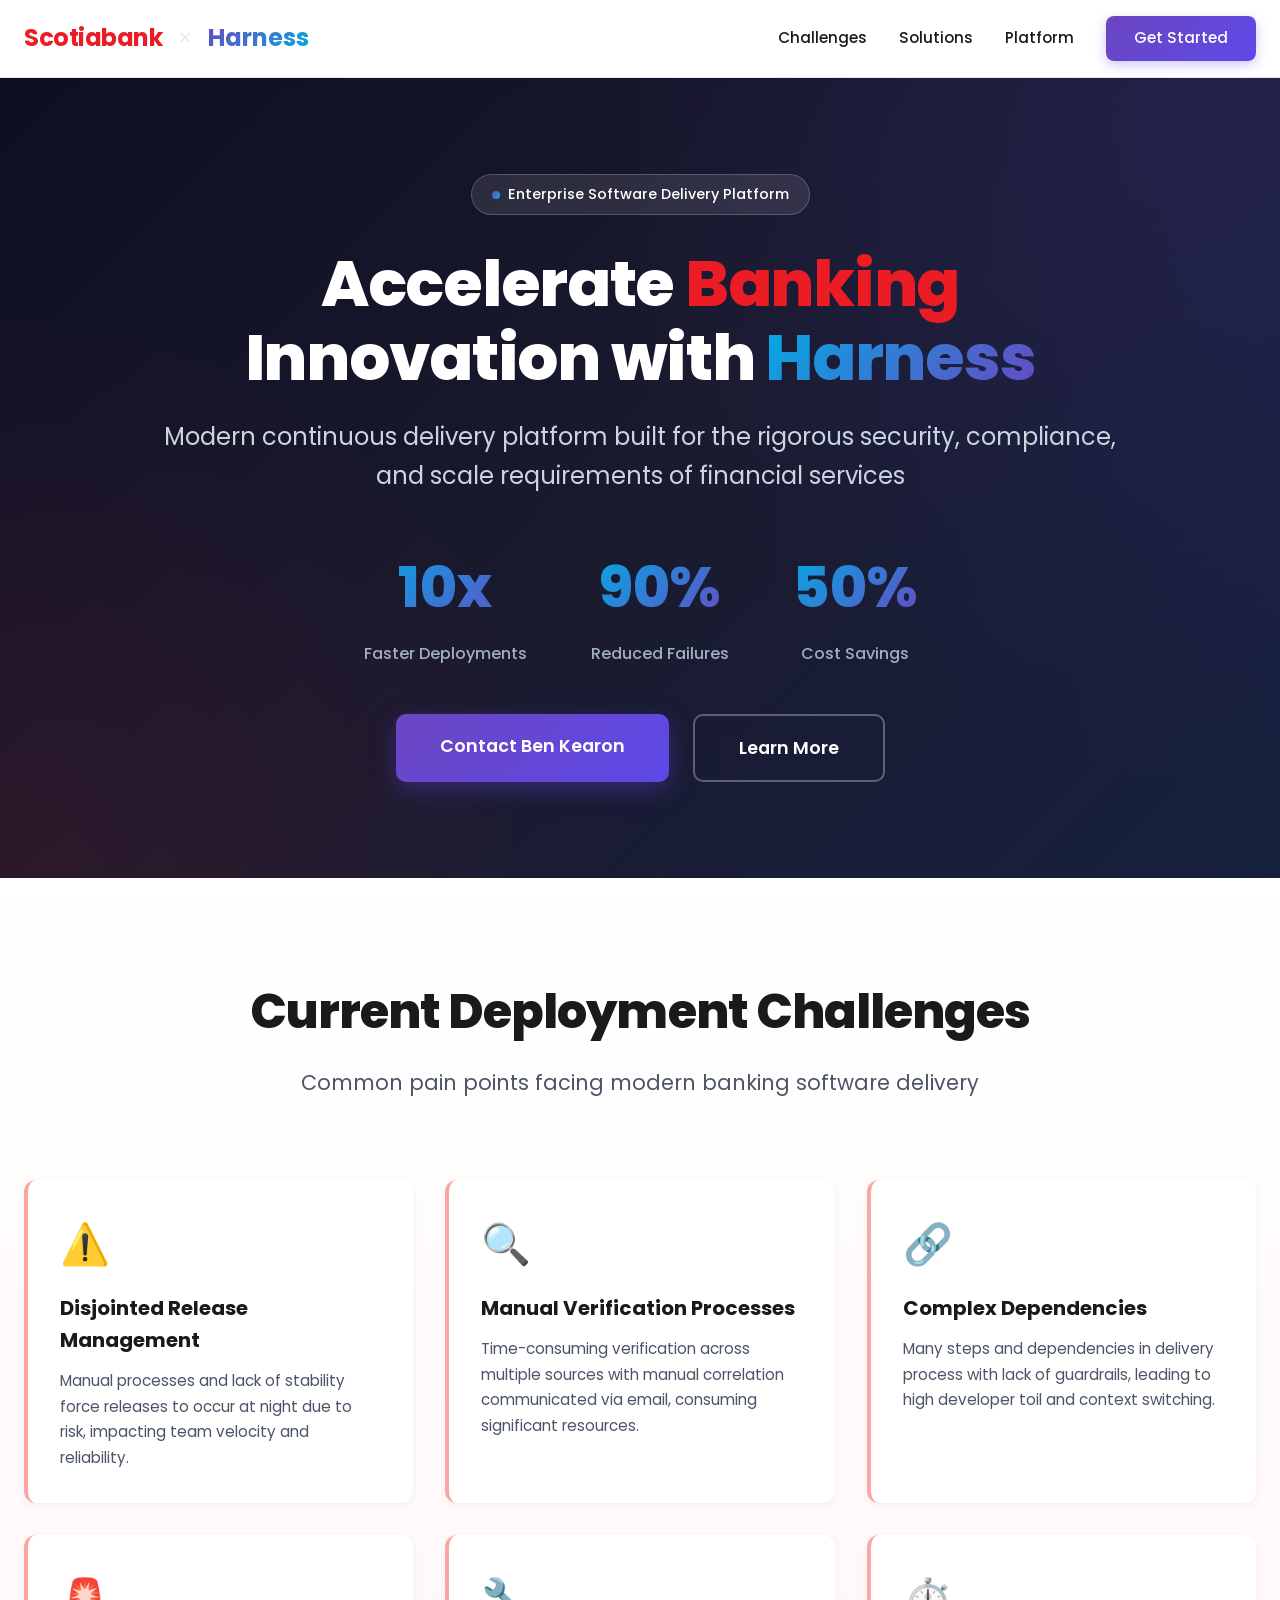
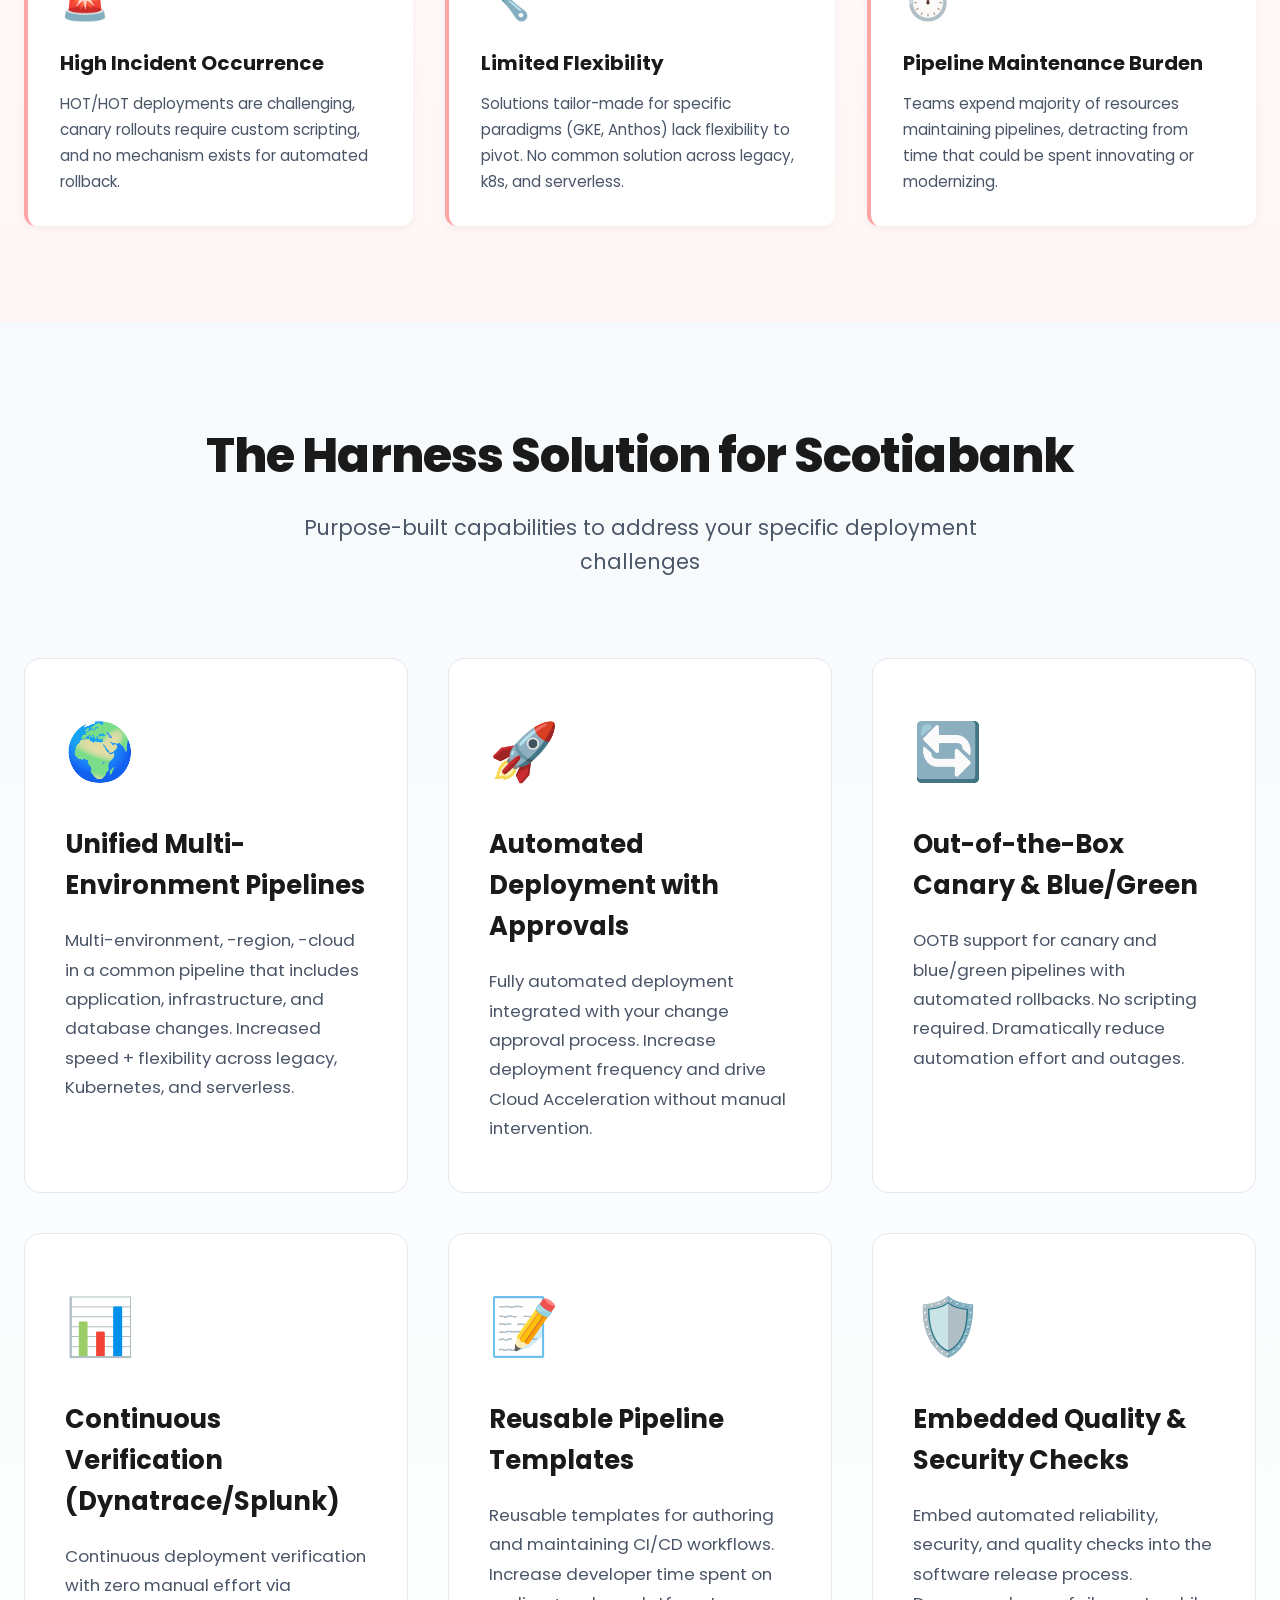
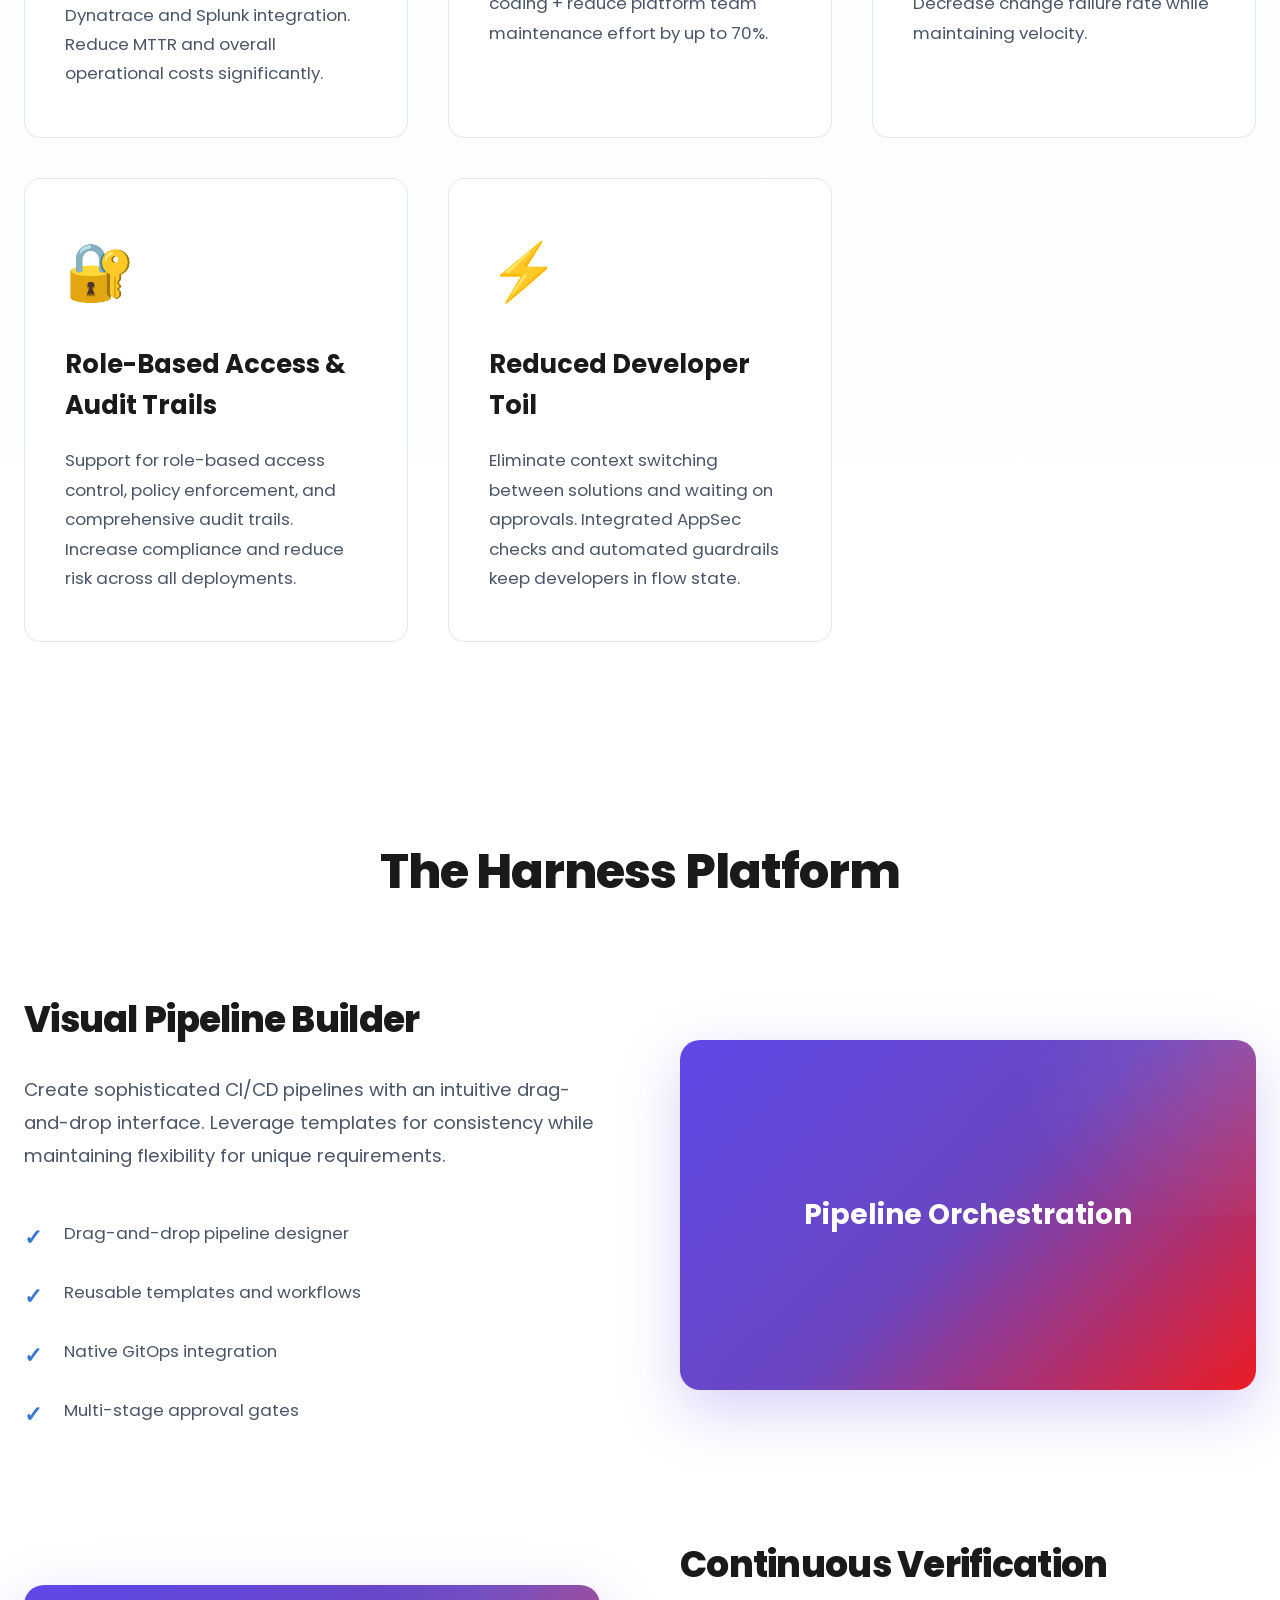
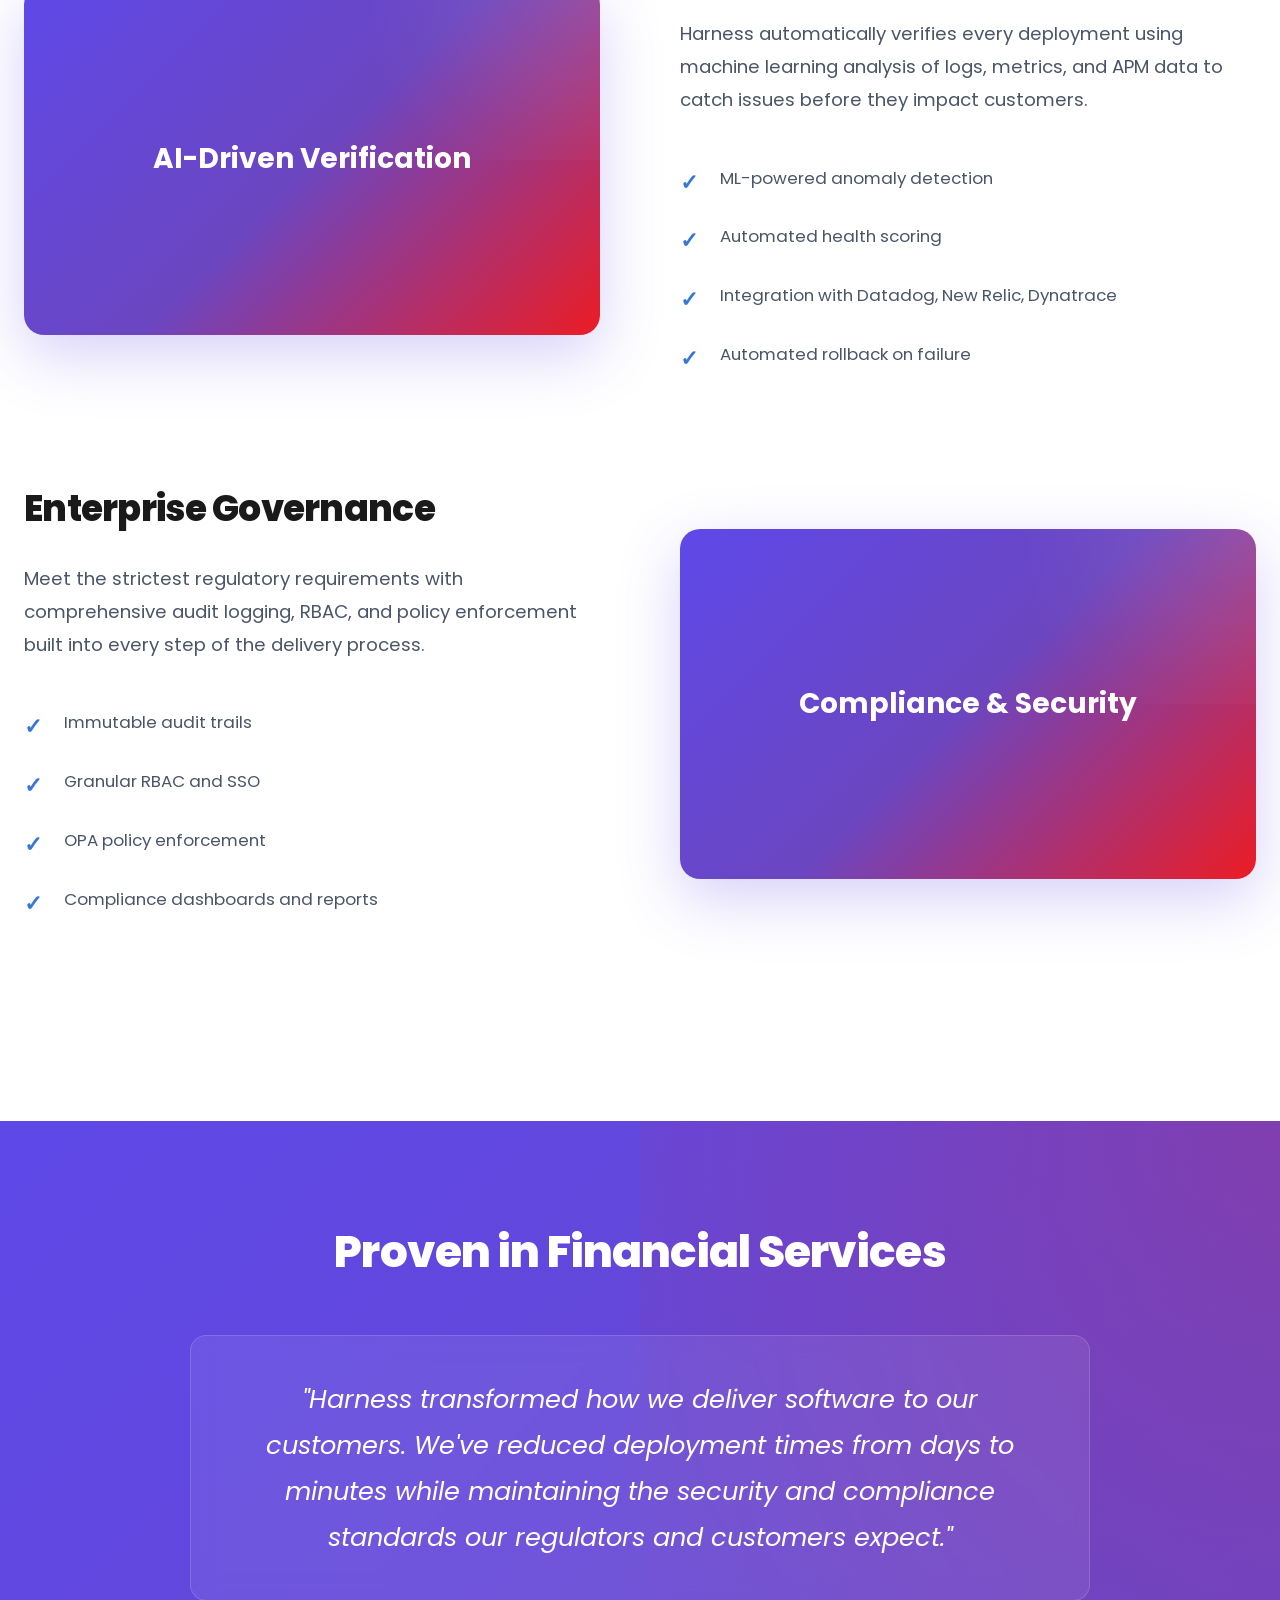
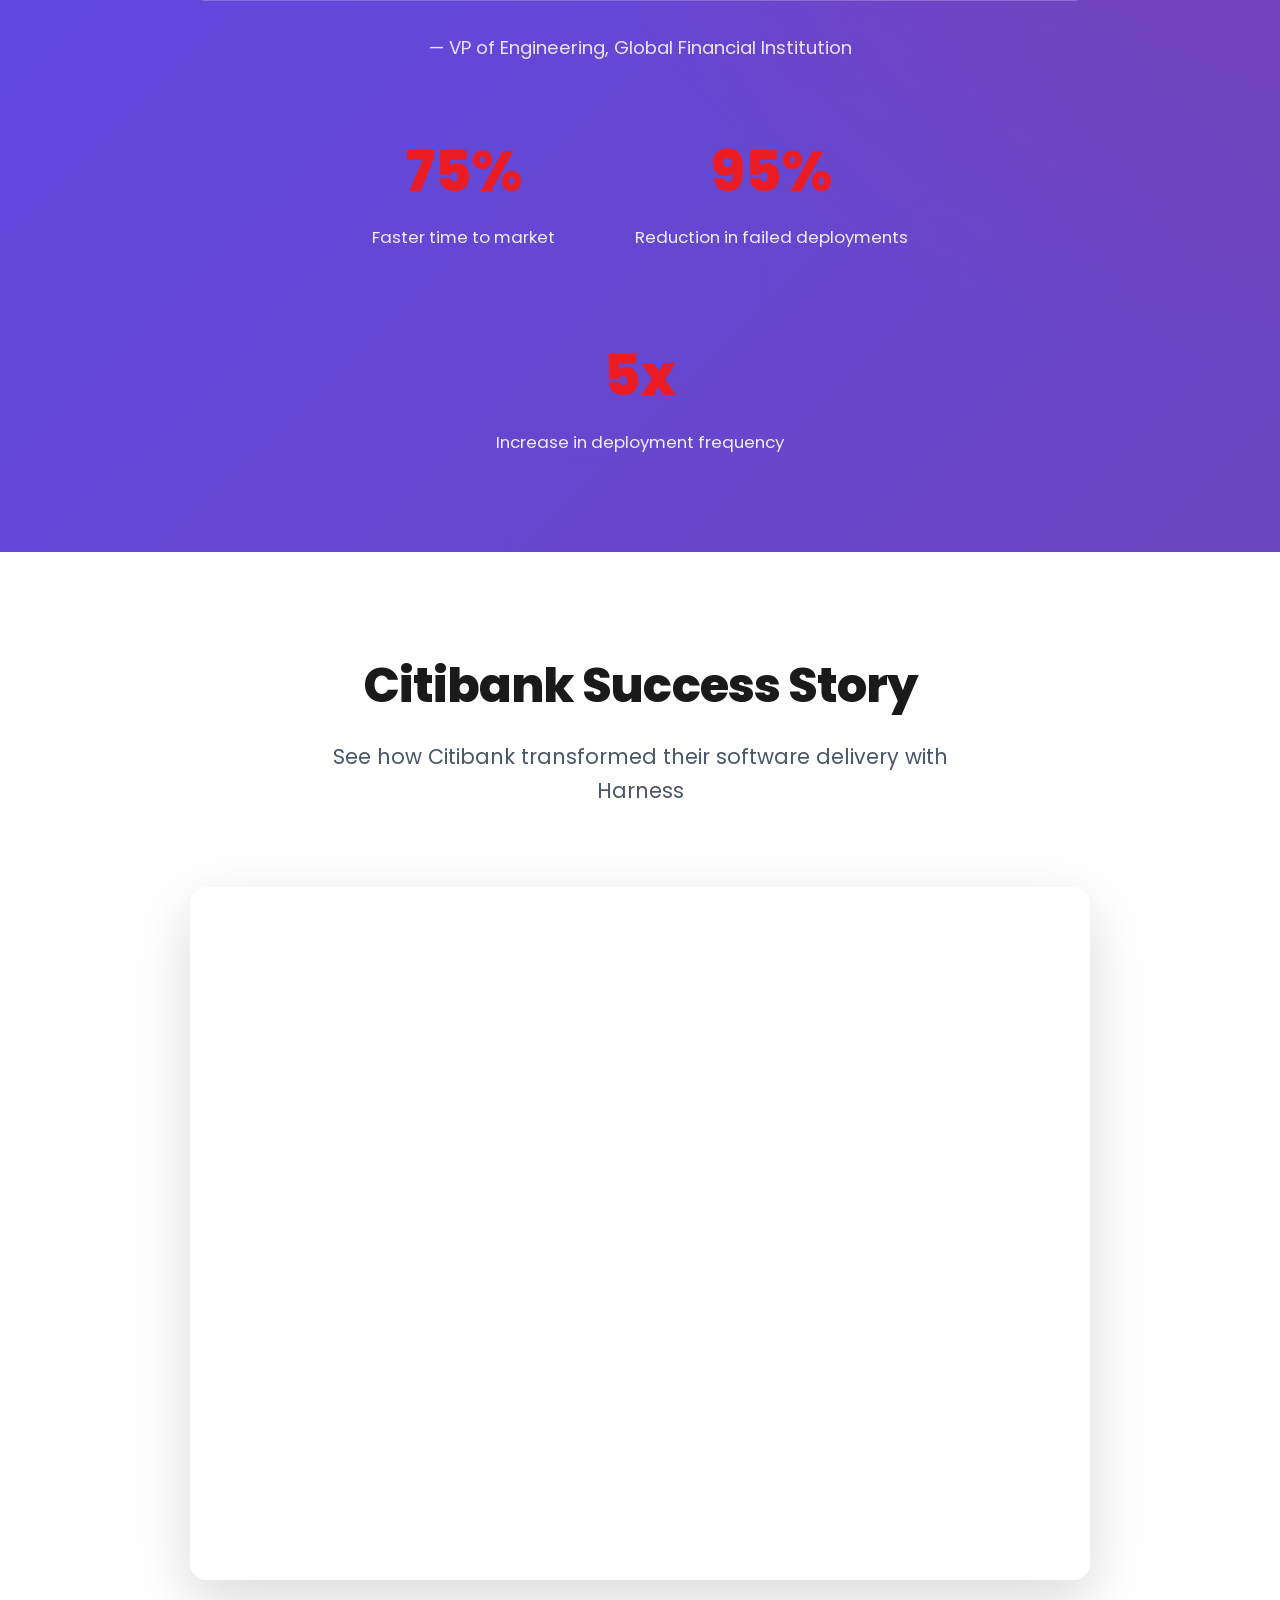
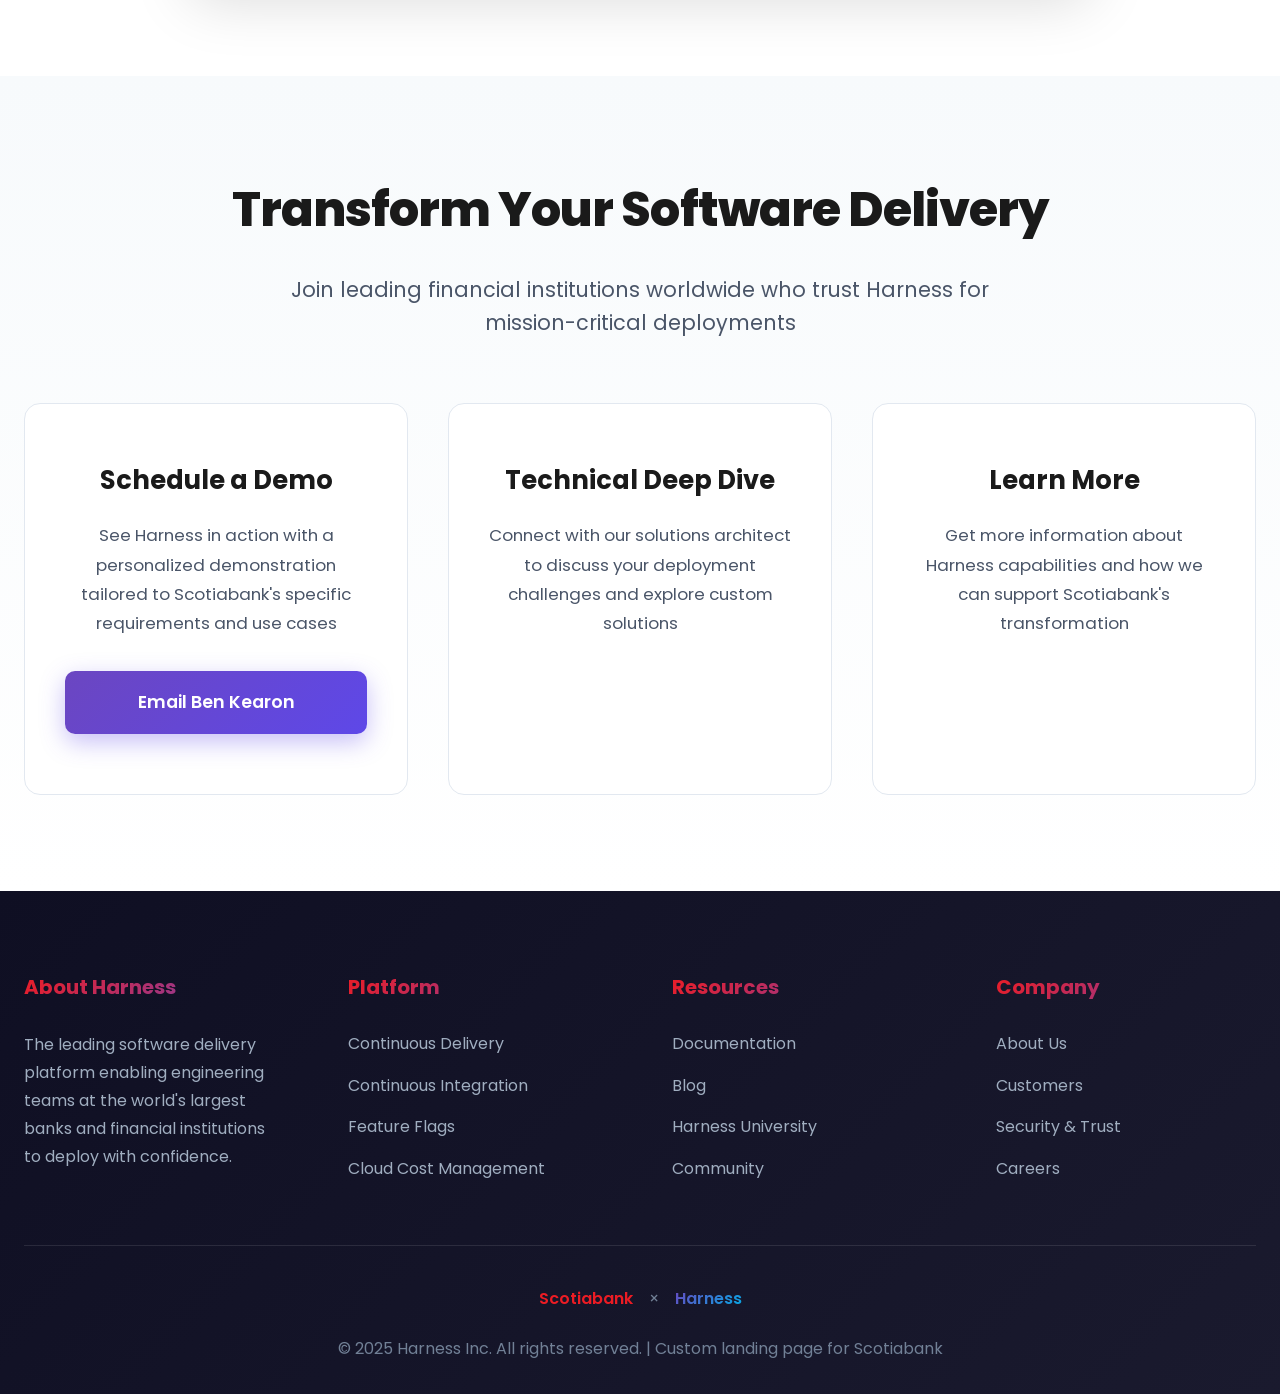
==== commit 7e8f3cd5: "Update CTAs: Change Benjamin to Ben Kearon and Technical Deep Dive to Alex Soto Changes: - Updated a" ====
--- a/index.html
+++ b/index.html
@@ -824,7 +824,7 @@
                     </div>
                 </div>
                 <div class="hero-cta">
-                    <a href="mailto:benjamin.kearon@harness.io?subject=Scotiabank%20Demo%20Request&body=Hi%20Benjamin%2C%0A%0AI%27m%20interested%20in%20learning%20more%20about%20Harness%20for%20Scotiabank.%0A%0AThank%20you%21" class="btn btn-primary">Contact Benjamin</a>
+                    <a href="mailto:benjamin.kearon@harness.io?subject=Scotiabank%20Demo%20Request&body=Hi%20Ben%2C%0A%0AI%27m%20interested%20in%20learning%20more%20about%20Harness%20for%20Scotiabank.%0A%0AThank%20you%21" class="btn btn-primary">Contact Ben Kearon</a>
                     <a href="#challenges" class="btn btn-secondary">Learn More</a>
                 </div>
             </div>
@@ -1041,19 +1041,19 @@
                     <div class="contact-card">
                         <h3>Schedule a Demo</h3>
                         <p>See Harness in action with a personalized demonstration tailored to Scotiabank's specific requirements and use cases</p>
-                        <a href="mailto:benjamin.kearon@harness.io?subject=Scotiabank%20Demo%20Request&body=Hi%20Benjamin%2C%0A%0AI%27m%20interested%20in%20scheduling%20a%20demo%20of%20Harness%20for%20Scotiabank.%0A%0APlease%20let%20me%20know%20your%20availability.%0A%0AThank%20you%21" class="btn btn-primary">Email Benjamin</a>
+                        <a href="mailto:benjamin.kearon@harness.io?subject=Scotiabank%20Demo%20Request&body=Hi%20Ben%2C%0A%0AI%27m%20interested%20in%20scheduling%20a%20demo%20of%20Harness%20for%20Scotiabank.%0A%0APlease%20let%20me%20know%20your%20availability.%0A%0AThank%20you%21" class="btn btn-primary">Email Ben Kearon</a>
                     </div>
 
                     <div class="contact-card">
                         <h3>Technical Deep Dive</h3>
                         <p>Connect with our solutions architect to discuss your deployment challenges and explore custom solutions</p>
-                        <a href="mailto:benjamin.kearon@harness.io?subject=Scotiabank%20Technical%20Discussion&body=Hi%20Benjamin%2C%0A%0AI%27d%20like%20to%20discuss%20Scotiabank%27s%20deployment%20challenges%20and%20how%20Harness%20can%20help.%0A%0ALooking%20forward%20to%20connecting.%0A%0AThank%20you%21" class="btn btn-secondary">Contact Benjamin</a>
+                        <a href="mailto:alejandro.soto@harness.io?subject=Scotiabank%20Technical%20Discussion&body=Hi%20Alex%2C%0A%0AI%27d%20like%20to%20discuss%20Scotiabank%27s%20deployment%20challenges%20and%20how%20Harness%20can%20help.%0A%0ALooking%20forward%20to%20connecting.%0A%0AThank%20you%21" class="btn btn-secondary">Contact Alex Soto</a>
                     </div>
 
                     <div class="contact-card">
                         <h3>Learn More</h3>
                         <p>Get more information about Harness capabilities and how we can support Scotiabank's transformation</p>
-                        <a href="mailto:benjamin.kearon@harness.io?subject=Scotiabank%20-%20More%20Information&body=Hi%20Benjamin%2C%0A%0AI%27d%20like%20to%20learn%20more%20about%20Harness%20for%20Scotiabank.%0A%0AThank%20you%21" class="btn btn-secondary">Get in Touch</a>
+                        <a href="mailto:benjamin.kearon@harness.io?subject=Scotiabank%20-%20More%20Information&body=Hi%20Ben%2C%0A%0AI%27d%20like%20to%20learn%20more%20about%20Harness%20for%20Scotiabank.%0A%0AThank%20you%21" class="btn btn-secondary">Get in Touch</a>
                     </div>
                 </div>
             </div>
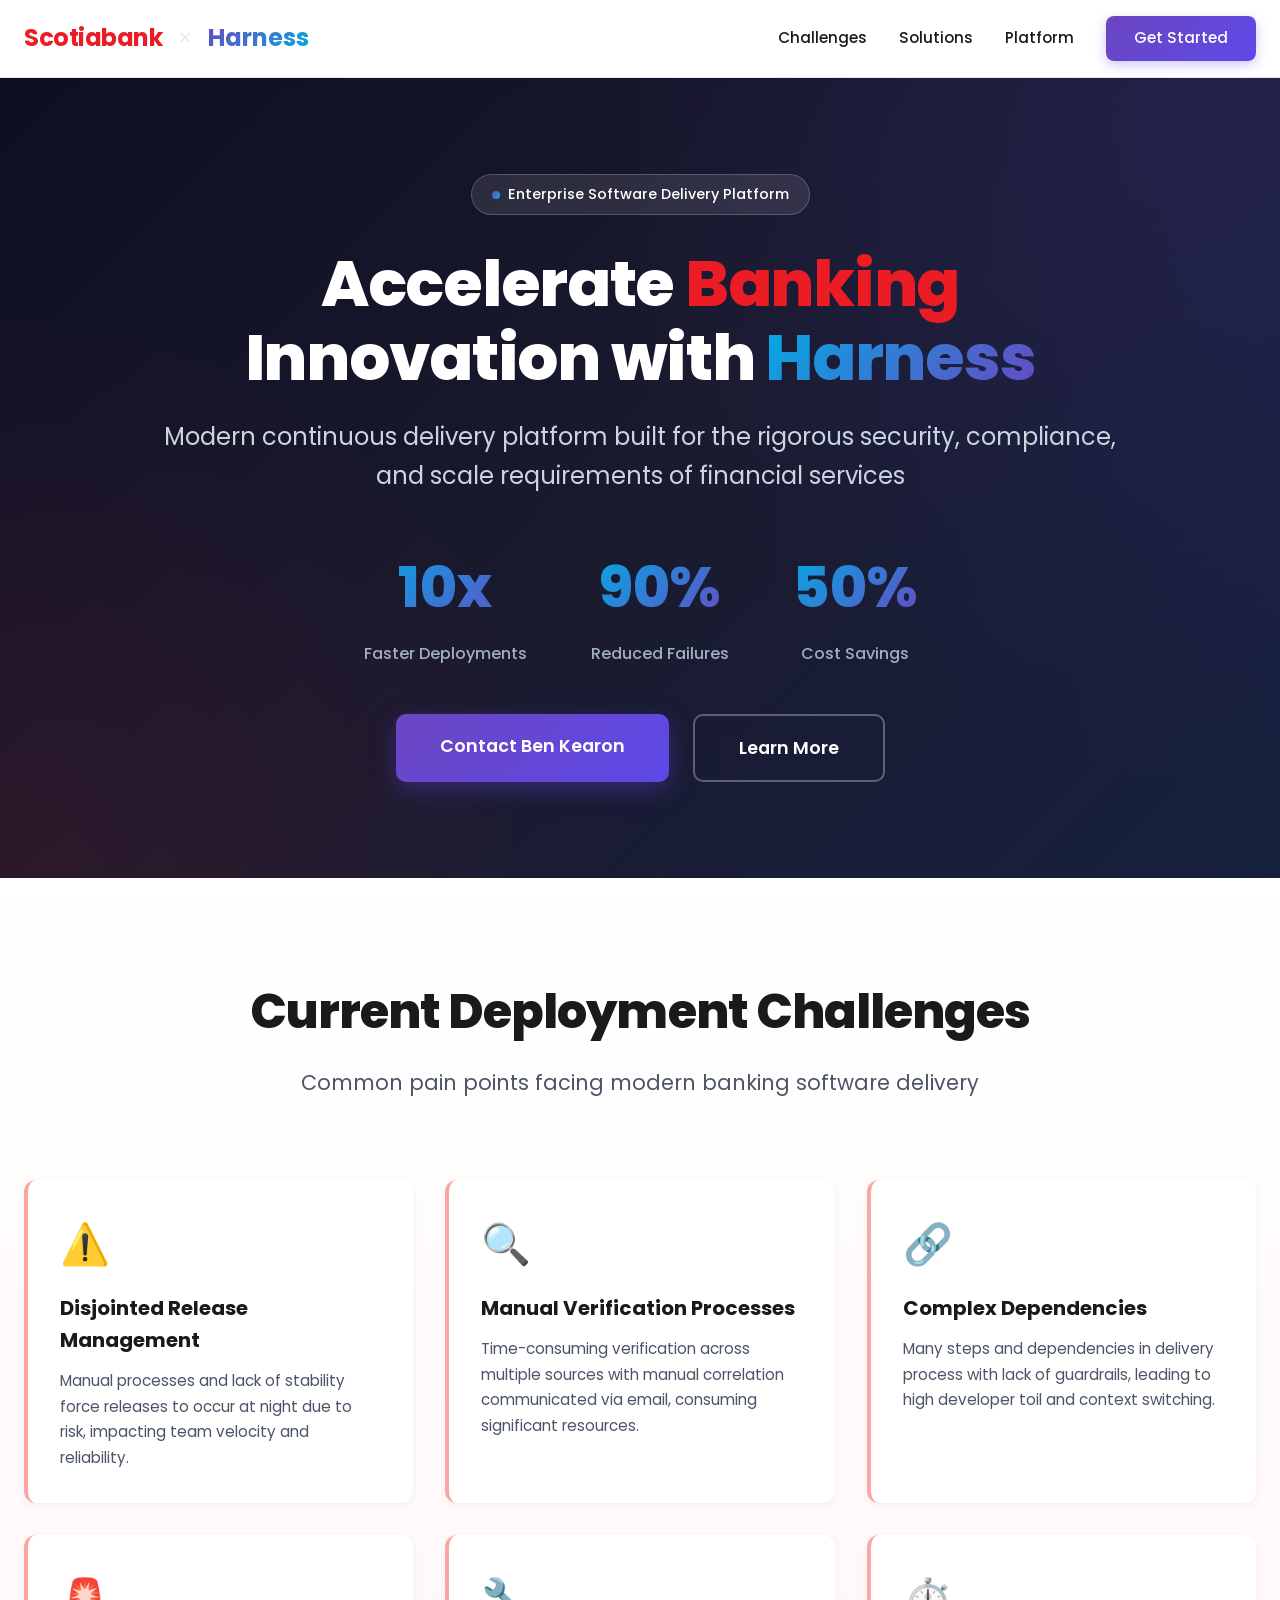
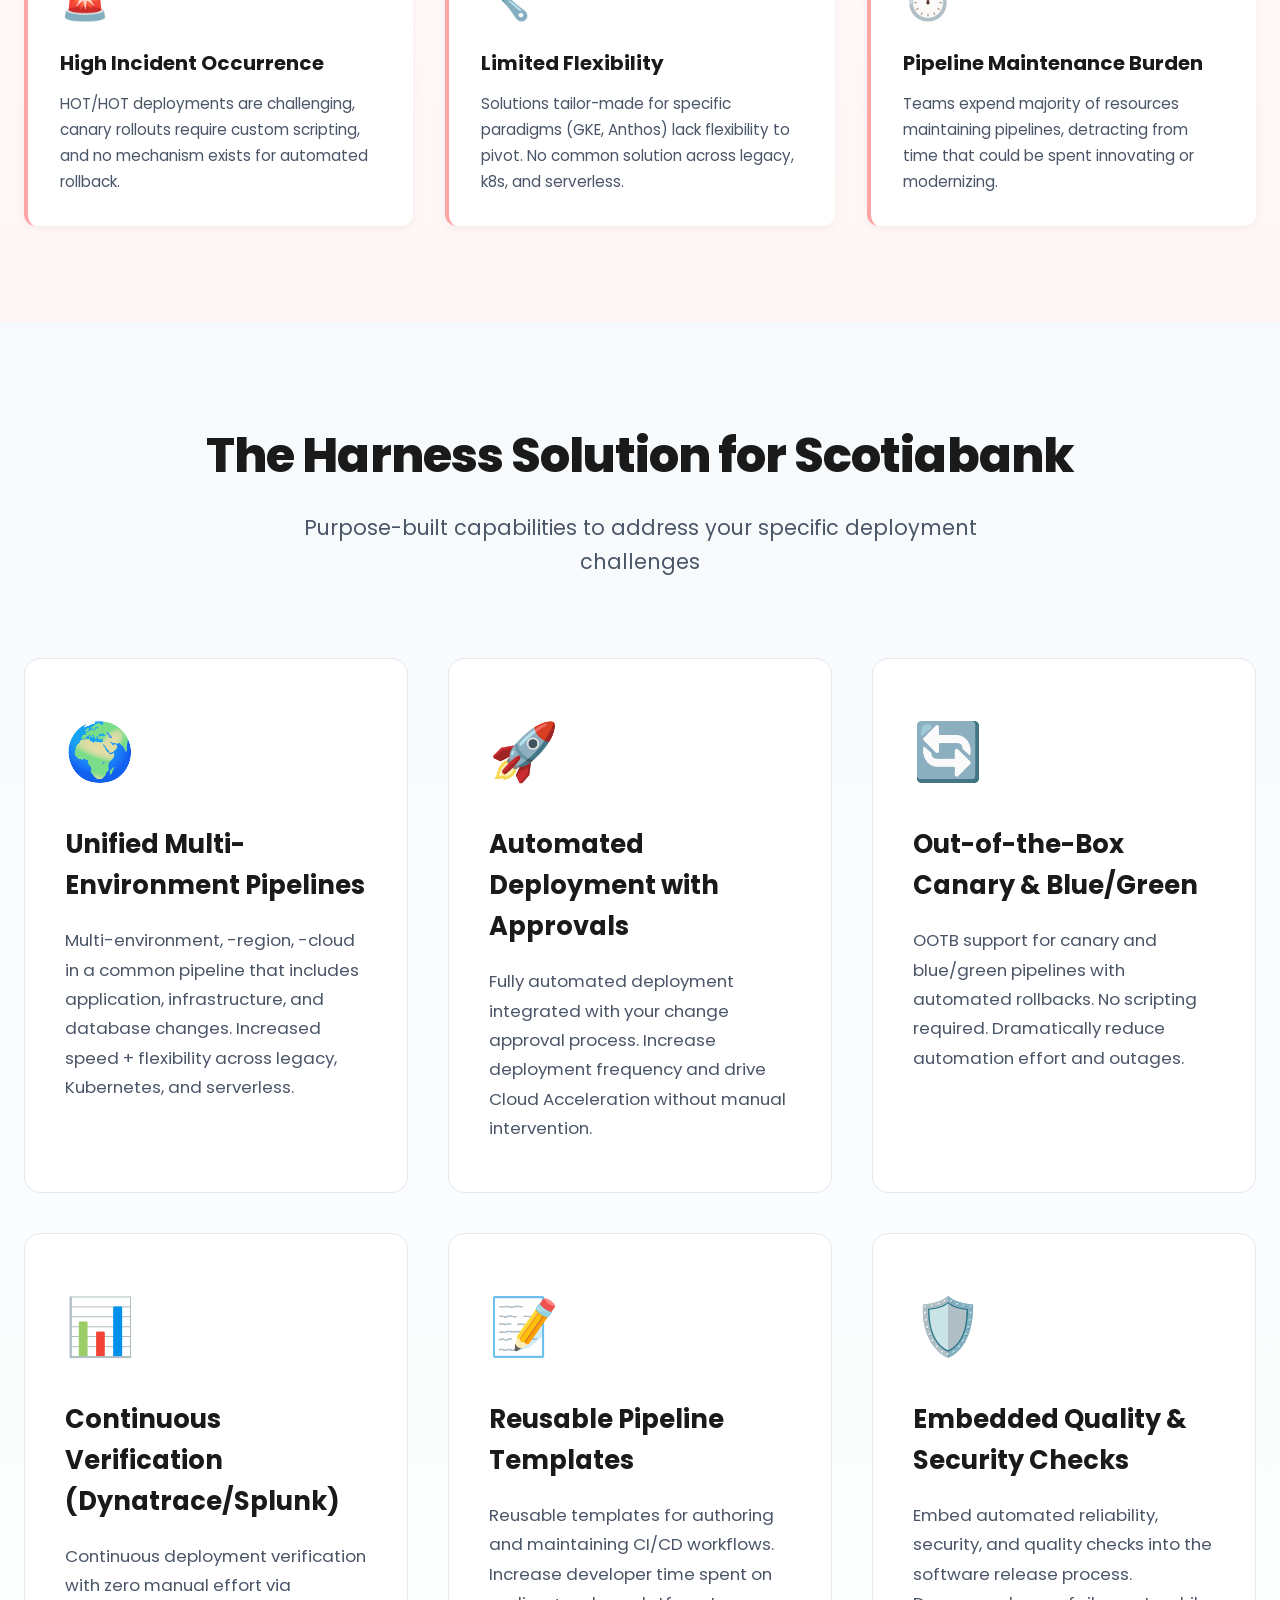
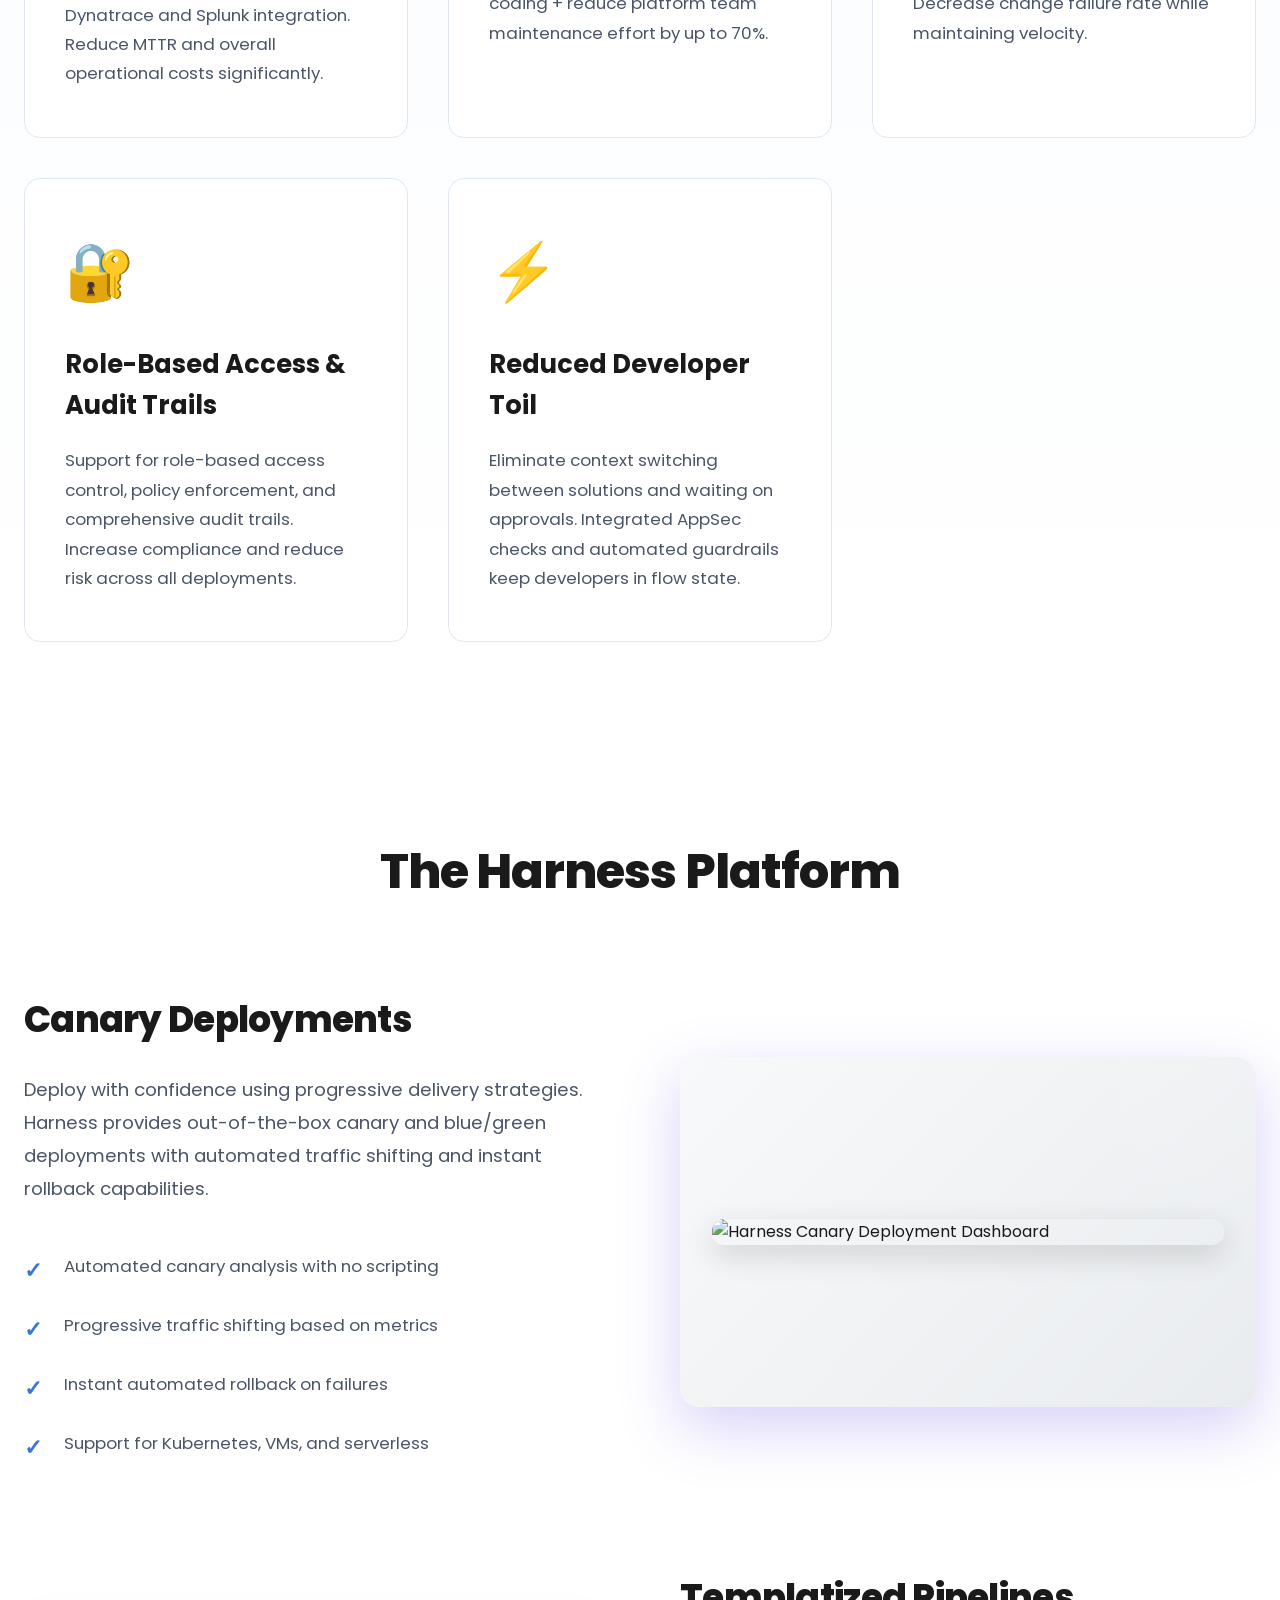
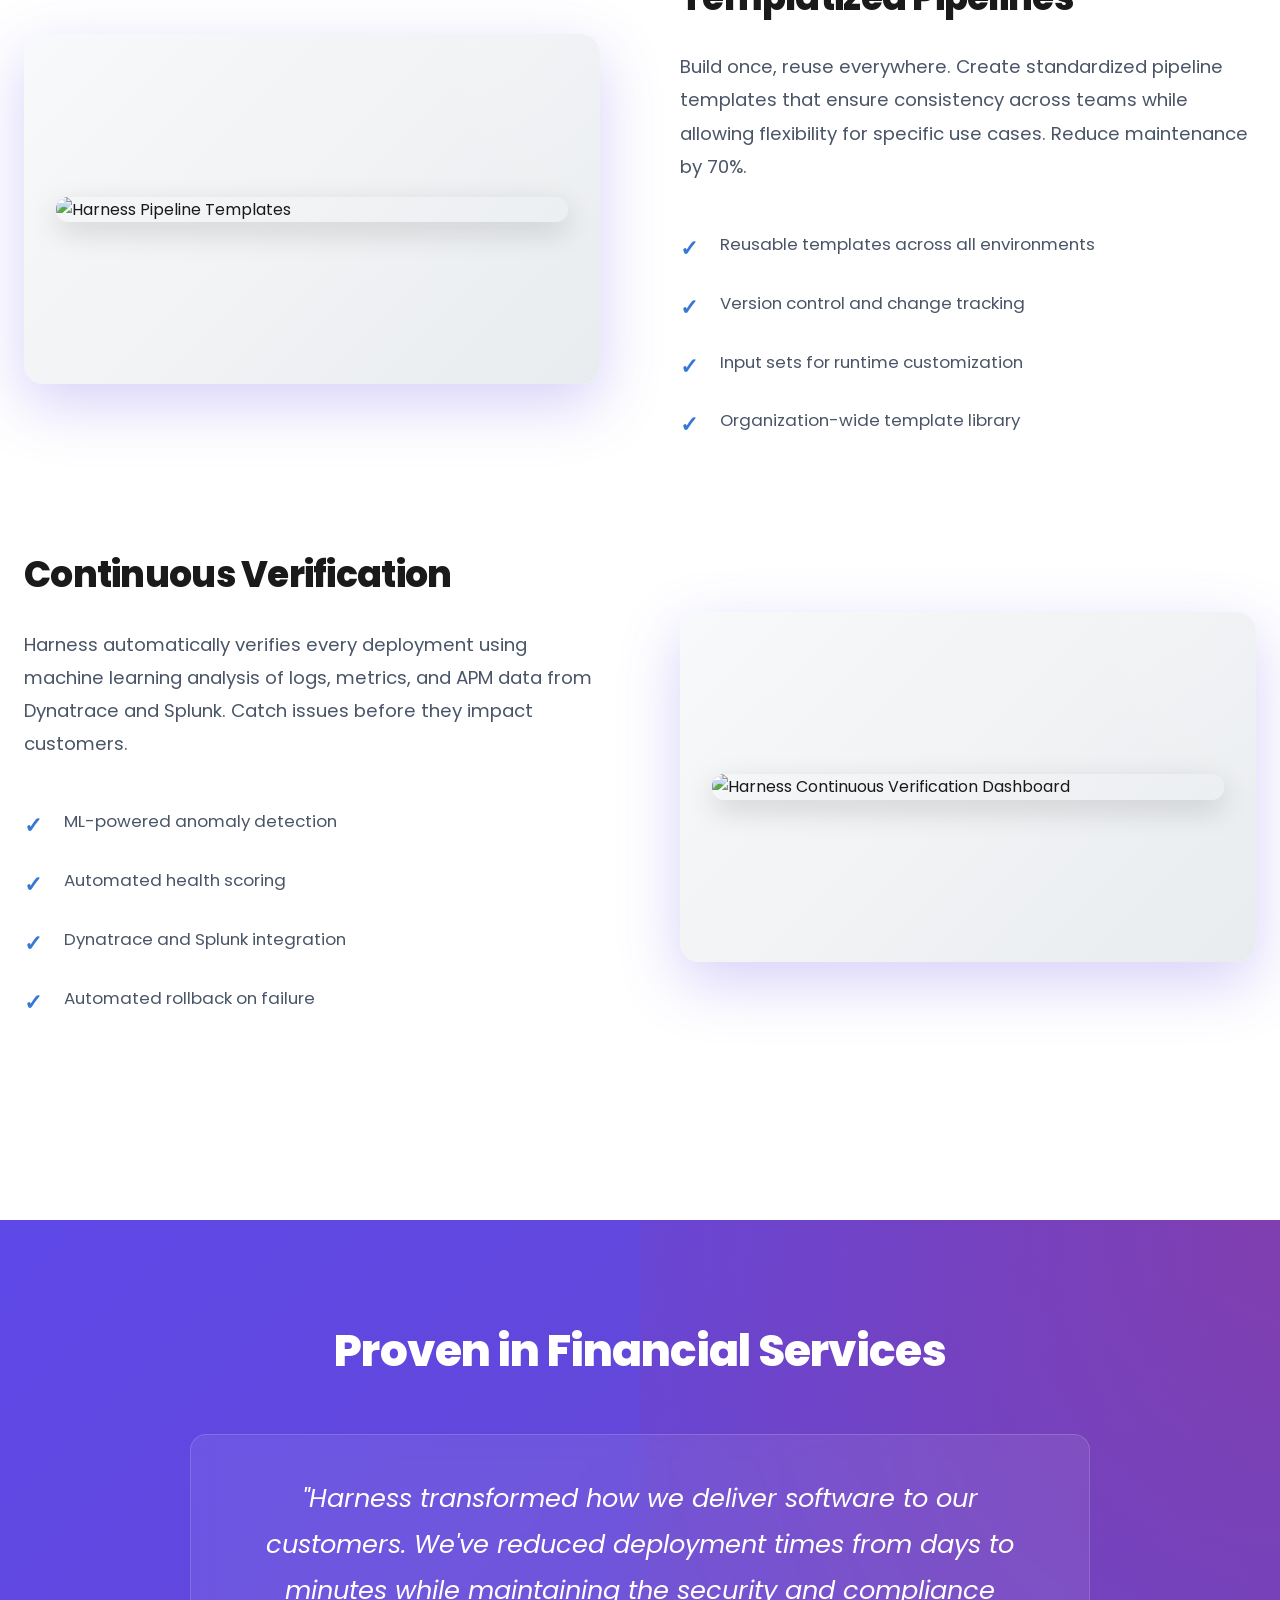
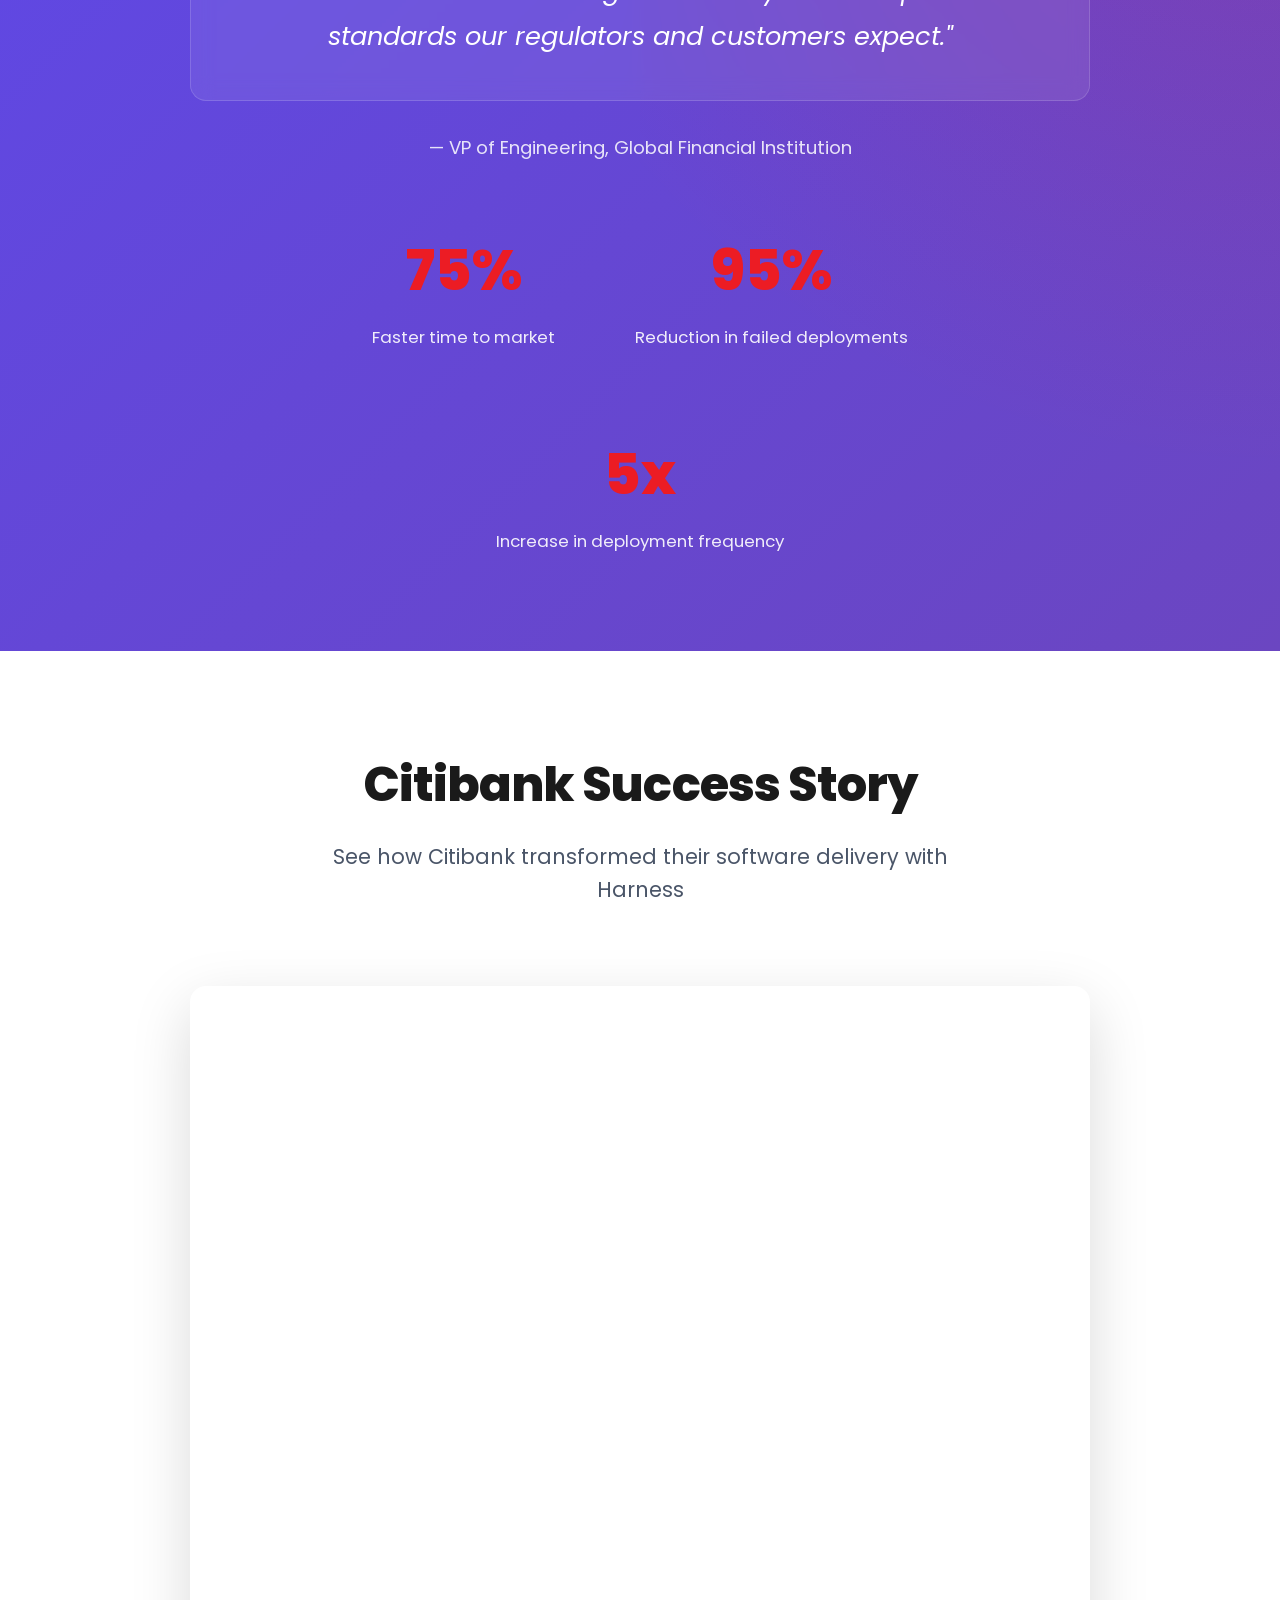
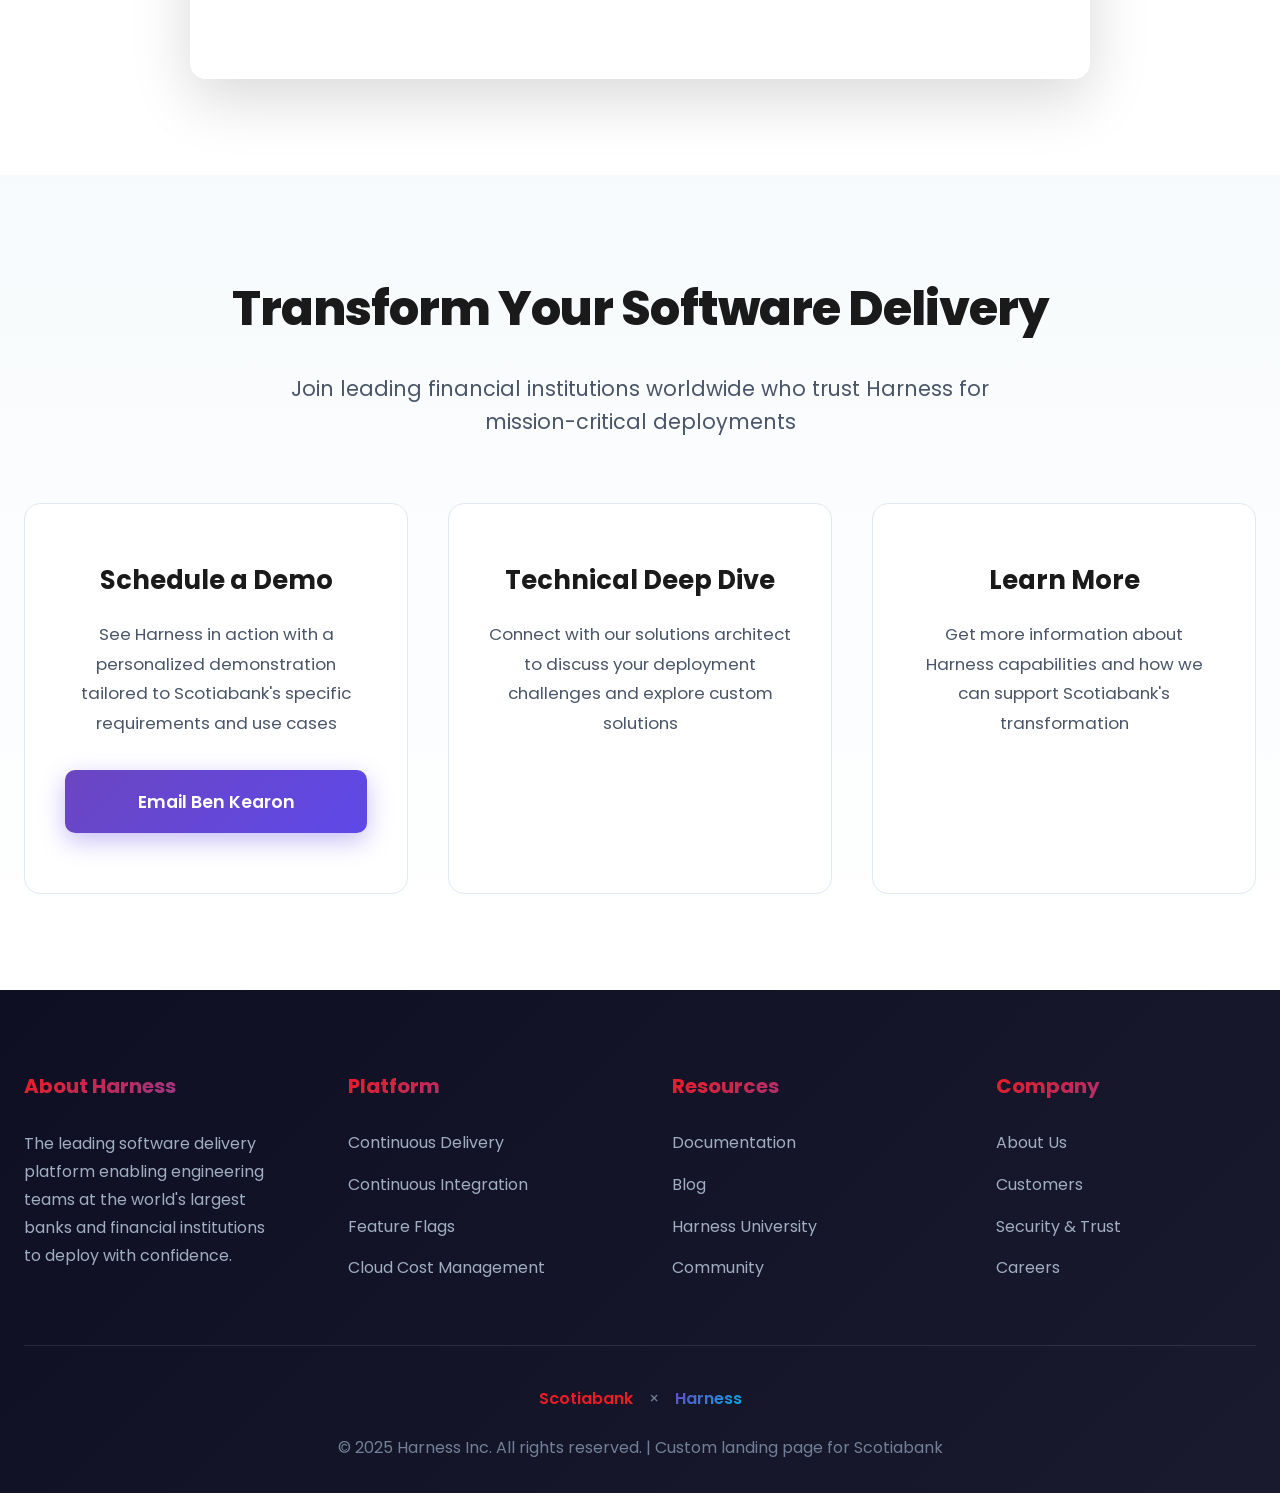
==== commit 573630c6: "Update platform features: Add Canary Deployments and Templatized Pipelines with screenshot placehold" ====
--- a/index.html
+++ b/index.html
@@ -471,6 +471,21 @@
     background: radial-gradient(circle, rgba(255, 255, 255, 0.1), transparent 70%);
 }
 
+.feature-screenshot {
+    background: linear-gradient(135deg, #f8f9fa 0%, #e9ecef 100%);
+    padding: 2rem;
+}
+
+.screenshot-img {
+    width: 100%;
+    height: auto;
+    border-radius: 12px;
+    box-shadow: 0 10px 30px rgba(0, 0, 0, 0.15);
+    display: block;
+    position: relative;
+    z-index: 1;
+}
+
 .visual-placeholder {
     color: white;
     font-size: 1.75rem;
@@ -940,49 +955,49 @@
             <div class="feature-showcase">
                 <div class="feature-item">
                     <div class="feature-content">
-                        <h3>Visual Pipeline Builder</h3>
-                        <p>Create sophisticated CI/CD pipelines with an intuitive drag-and-drop interface. Leverage templates for consistency while maintaining flexibility for unique requirements.</p>
+                        <h3>Canary Deployments</h3>
+                        <p>Deploy with confidence using progressive delivery strategies. Harness provides out-of-the-box canary and blue/green deployments with automated traffic shifting and instant rollback capabilities.</p>
                         <ul class="feature-list">
-                            <li>Drag-and-drop pipeline designer</li>
-                            <li>Reusable templates and workflows</li>
-                            <li>Native GitOps integration</li>
-                            <li>Multi-stage approval gates</li>
+                            <li>Automated canary analysis with no scripting</li>
+                            <li>Progressive traffic shifting based on metrics</li>
+                            <li>Instant automated rollback on failures</li>
+                            <li>Support for Kubernetes, VMs, and serverless</li>
                         </ul>
                     </div>
-                    <div class="feature-visual">
-                        <div class="visual-placeholder">Pipeline Orchestration</div>
+                    <div class="feature-visual feature-screenshot">
+                        <img src="https://via.placeholder.com/800x500/6B46C1/FFFFFF?text=Canary+Deployment+Screenshot" alt="Harness Canary Deployment Dashboard" class="screenshot-img">
                     </div>
                 </div>
 
                 <div class="feature-item reverse">
                     <div class="feature-content">
+                        <h3>Templatized Pipelines</h3>
+                        <p>Build once, reuse everywhere. Create standardized pipeline templates that ensure consistency across teams while allowing flexibility for specific use cases. Reduce maintenance by 70%.</p>
+                        <ul class="feature-list">
+                            <li>Reusable templates across all environments</li>
+                            <li>Version control and change tracking</li>
+                            <li>Input sets for runtime customization</li>
+                            <li>Organization-wide template library</li>
+                        </ul>
+                    </div>
+                    <div class="feature-visual feature-screenshot">
+                        <img src="https://via.placeholder.com/800x500/5E48E8/FFFFFF?text=Pipeline+Templates+Screenshot" alt="Harness Pipeline Templates" class="screenshot-img">
+                    </div>
+                </div>
+
+                <div class="feature-item">
+                    <div class="feature-content">
                         <h3>Continuous Verification</h3>
-                        <p>Harness automatically verifies every deployment using machine learning analysis of logs, metrics, and APM data to catch issues before they impact customers.</p>
+                        <p>Harness automatically verifies every deployment using machine learning analysis of logs, metrics, and APM data from Dynatrace and Splunk. Catch issues before they impact customers.</p>
                         <ul class="feature-list">
                             <li>ML-powered anomaly detection</li>
                             <li>Automated health scoring</li>
-                            <li>Integration with Datadog, New Relic, Dynatrace</li>
+                            <li>Dynatrace and Splunk integration</li>
                             <li>Automated rollback on failure</li>
                         </ul>
                     </div>
-                    <div class="feature-visual">
-                        <div class="visual-placeholder">AI-Driven Verification</div>
-                    </div>
-                </div>
-
-                <div class="feature-item">
-                    <div class="feature-content">
-                        <h3>Enterprise Governance</h3>
-                        <p>Meet the strictest regulatory requirements with comprehensive audit logging, RBAC, and policy enforcement built into every step of the delivery process.</p>
-                        <ul class="feature-list">
-                            <li>Immutable audit trails</li>
-                            <li>Granular RBAC and SSO</li>
-                            <li>OPA policy enforcement</li>
-                            <li>Compliance dashboards and reports</li>
-                        </ul>
-                    </div>
-                    <div class="feature-visual">
-                        <div class="visual-placeholder">Compliance & Security</div>
+                    <div class="feature-visual feature-screenshot">
+                        <img src="https://via.placeholder.com/800x500/EC1C24/FFFFFF?text=Continuous+Verification+Screenshot" alt="Harness Continuous Verification Dashboard" class="screenshot-img">
                     </div>
                 </div>
             </div>
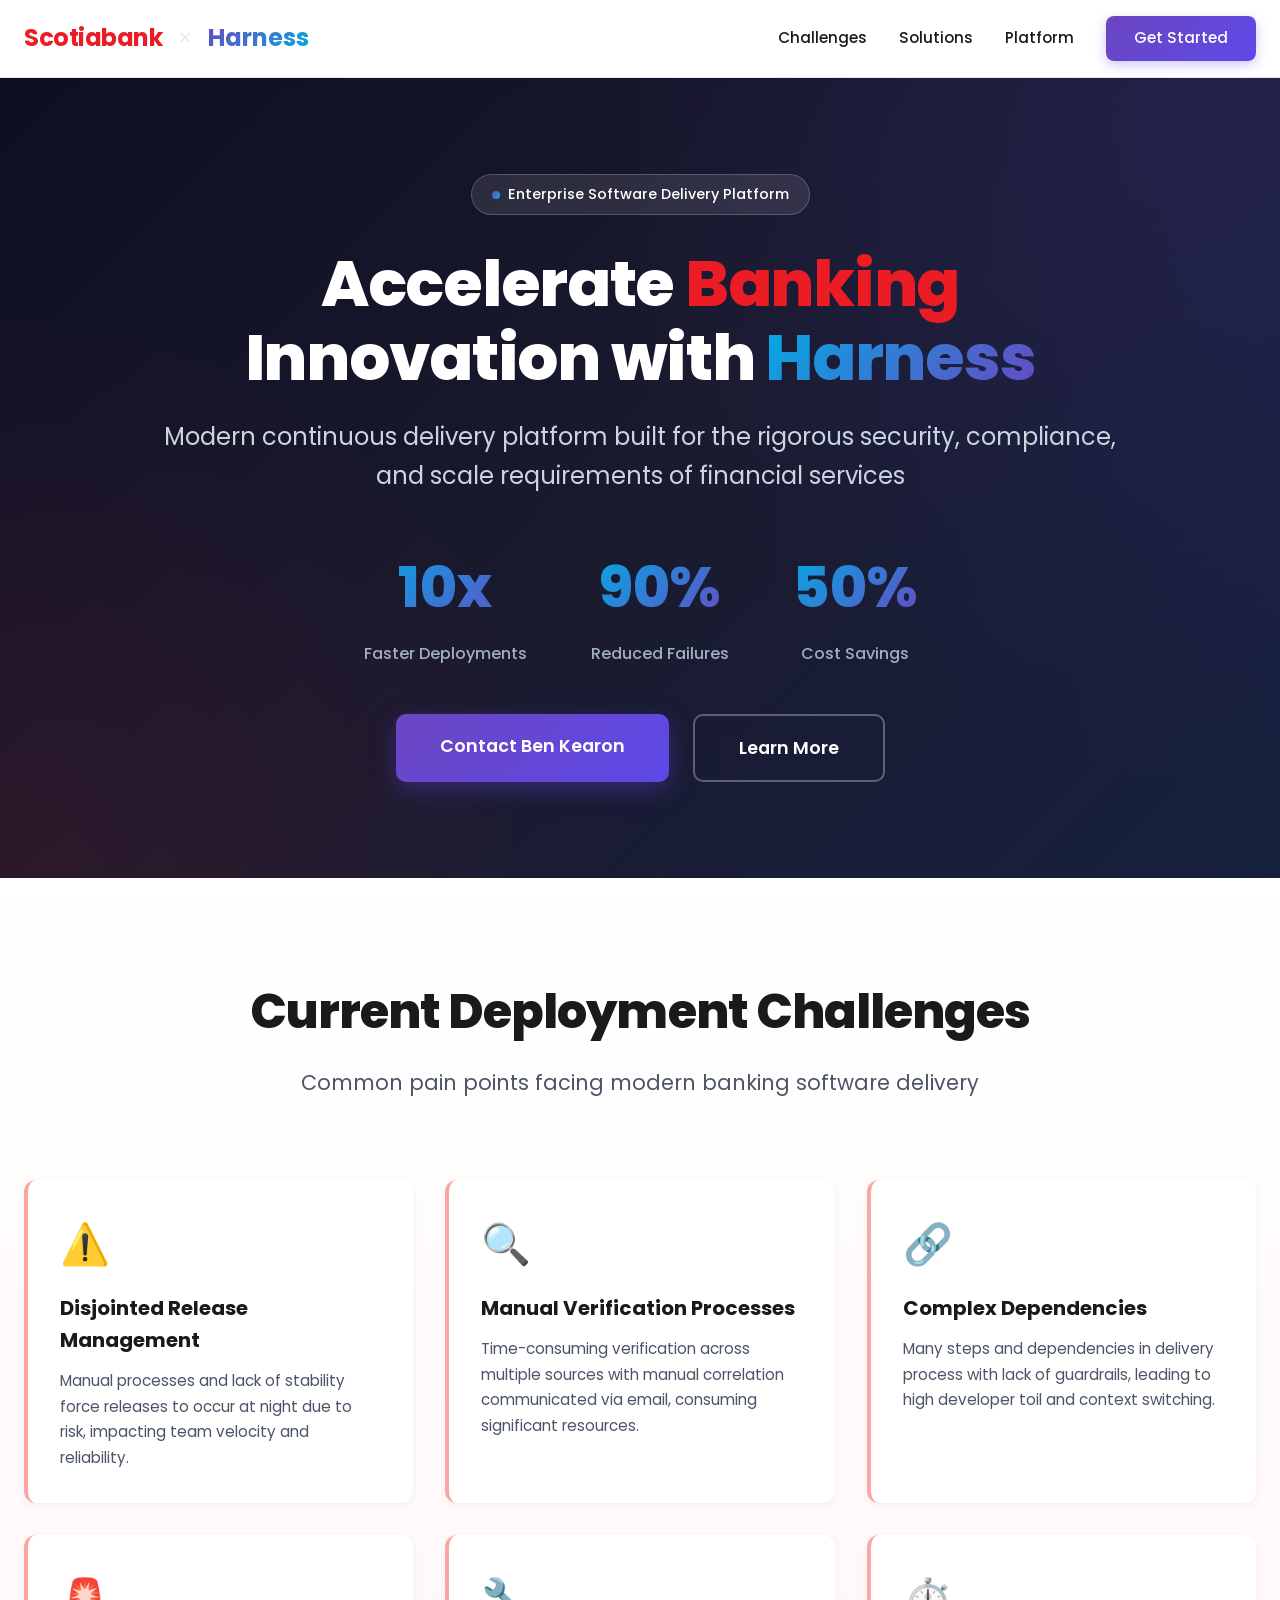
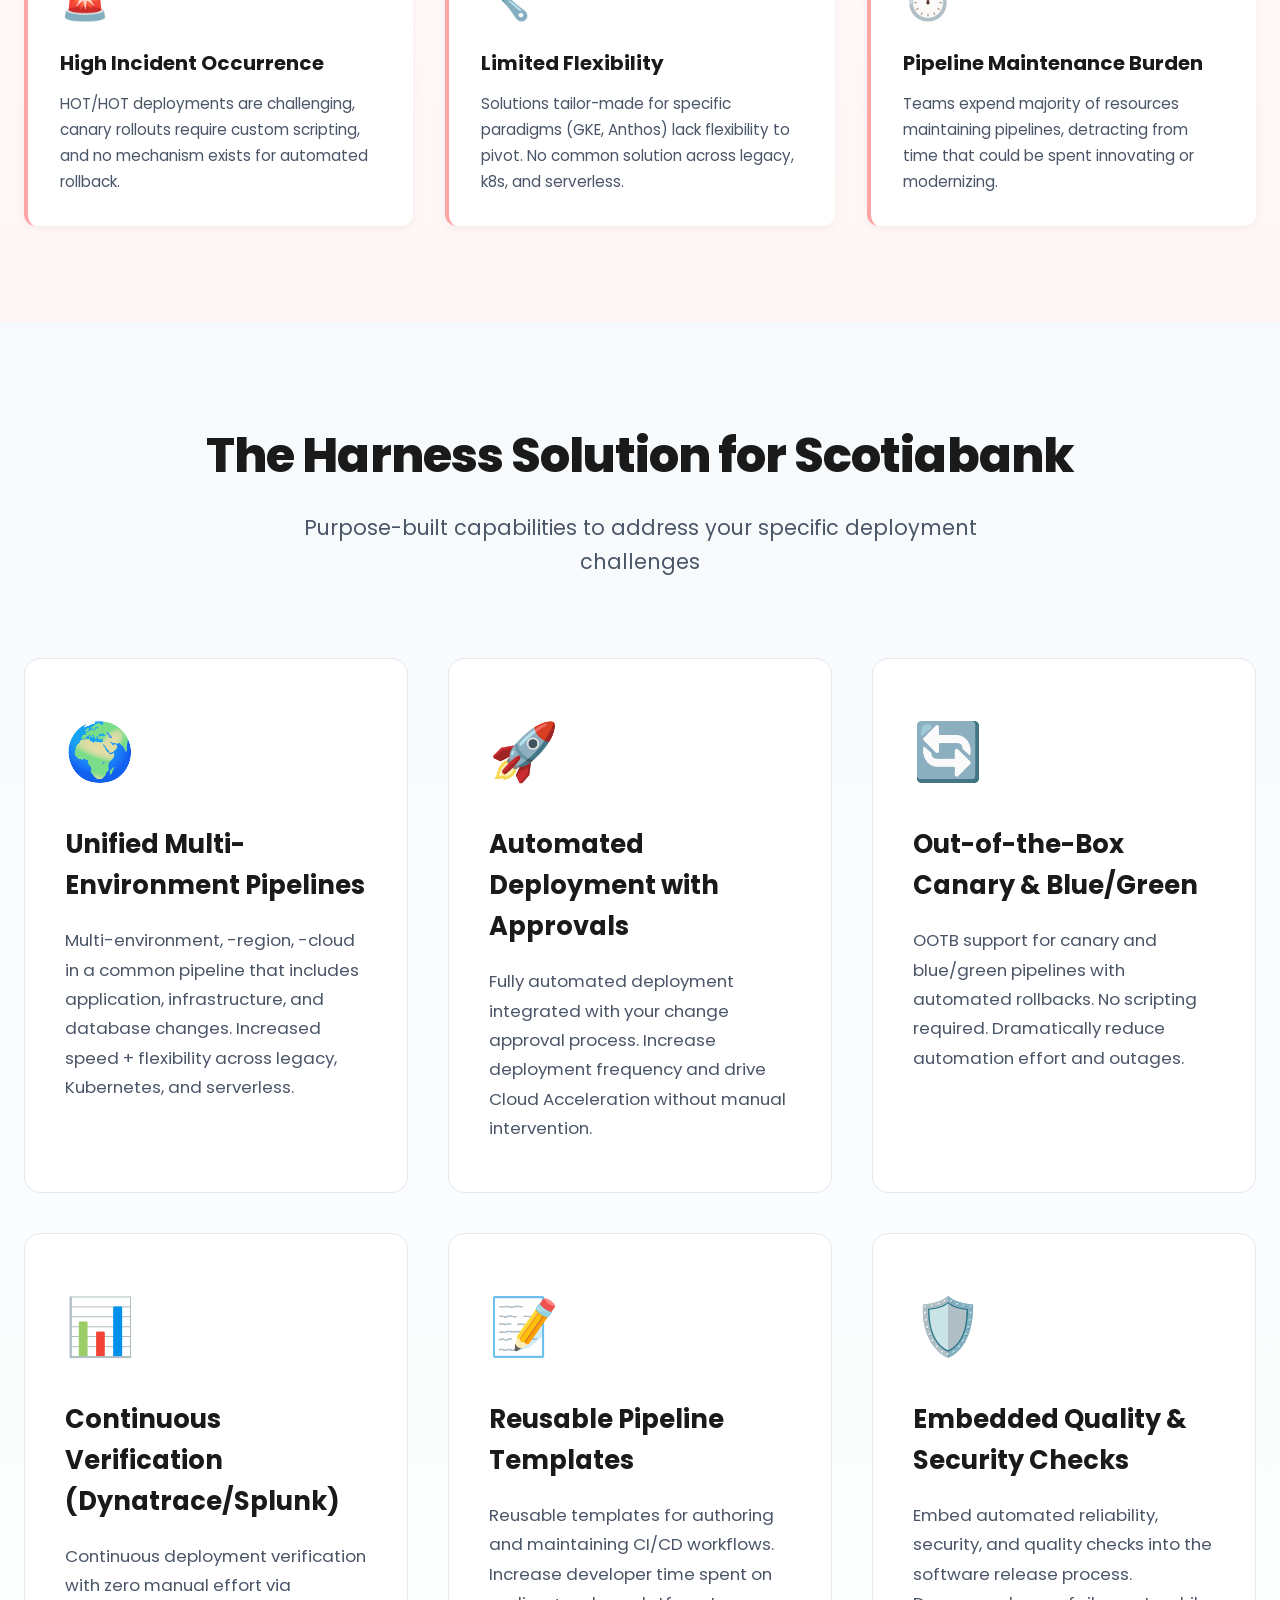
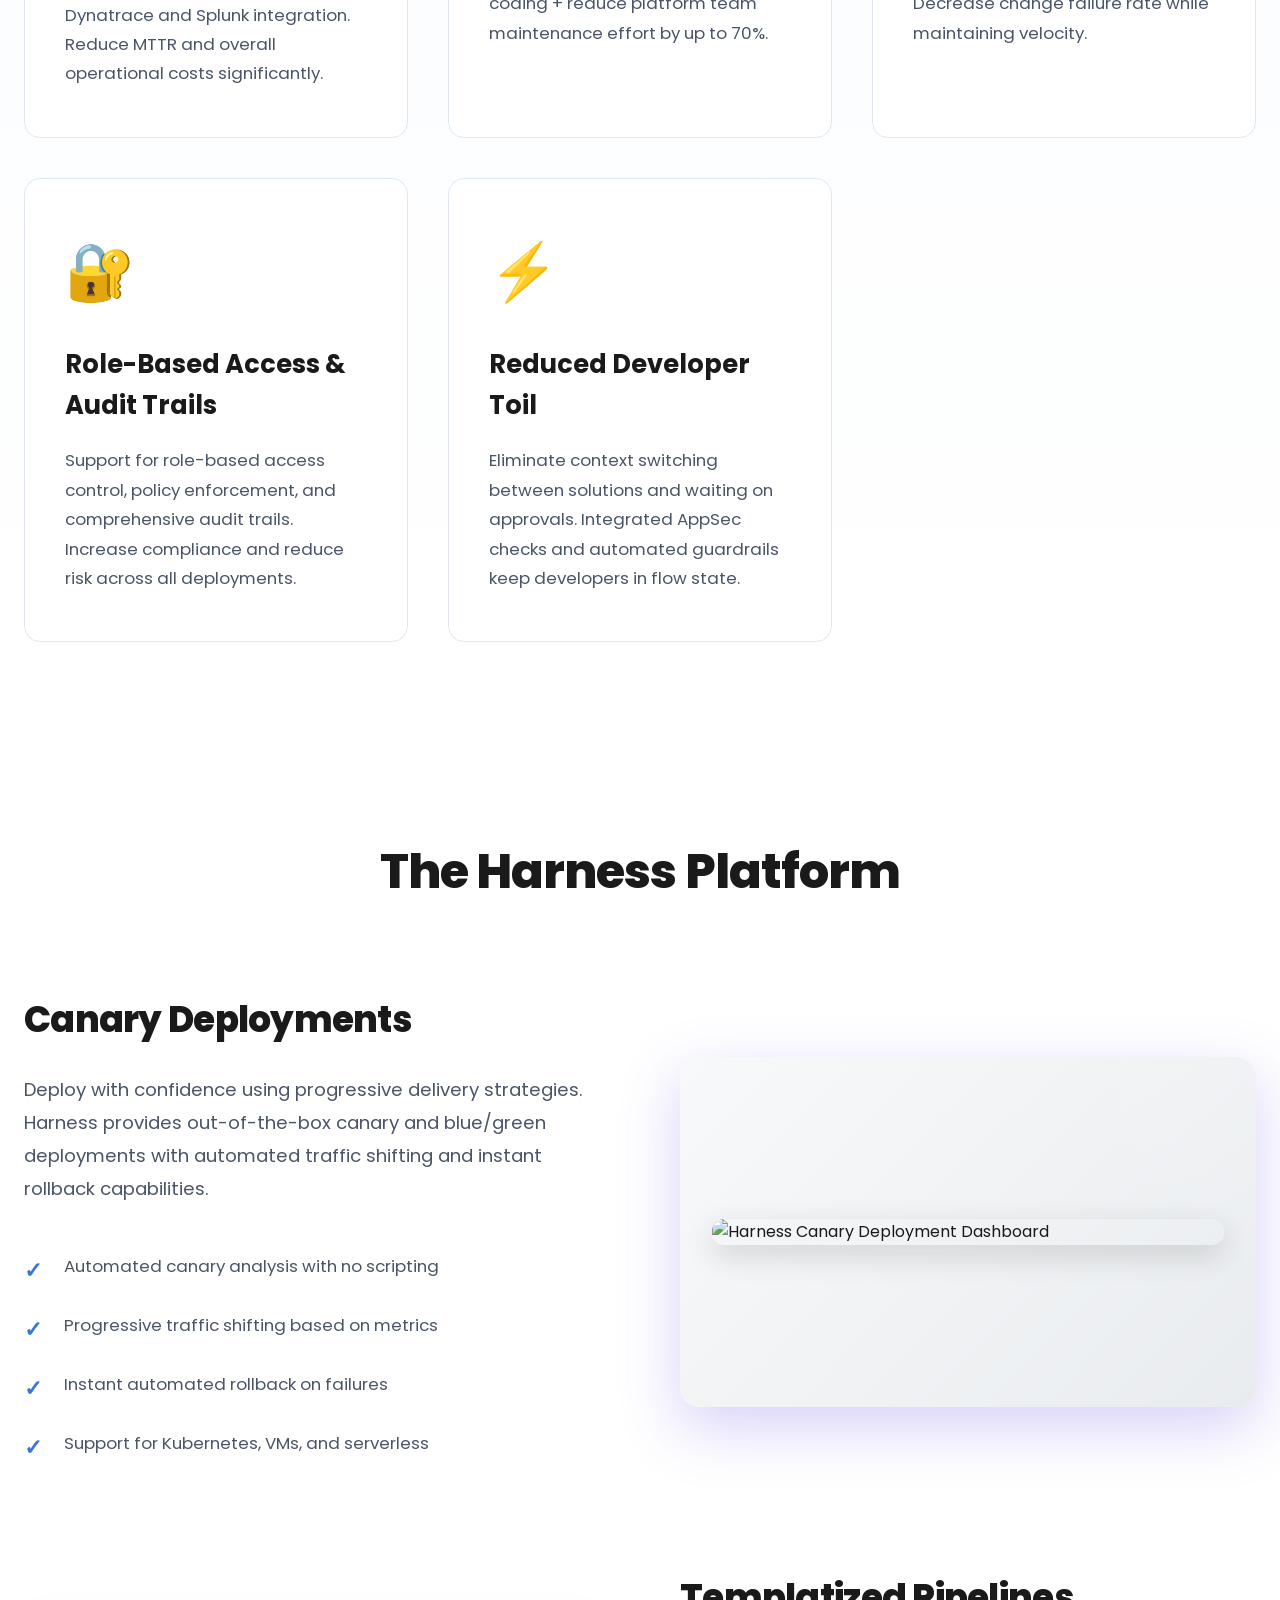
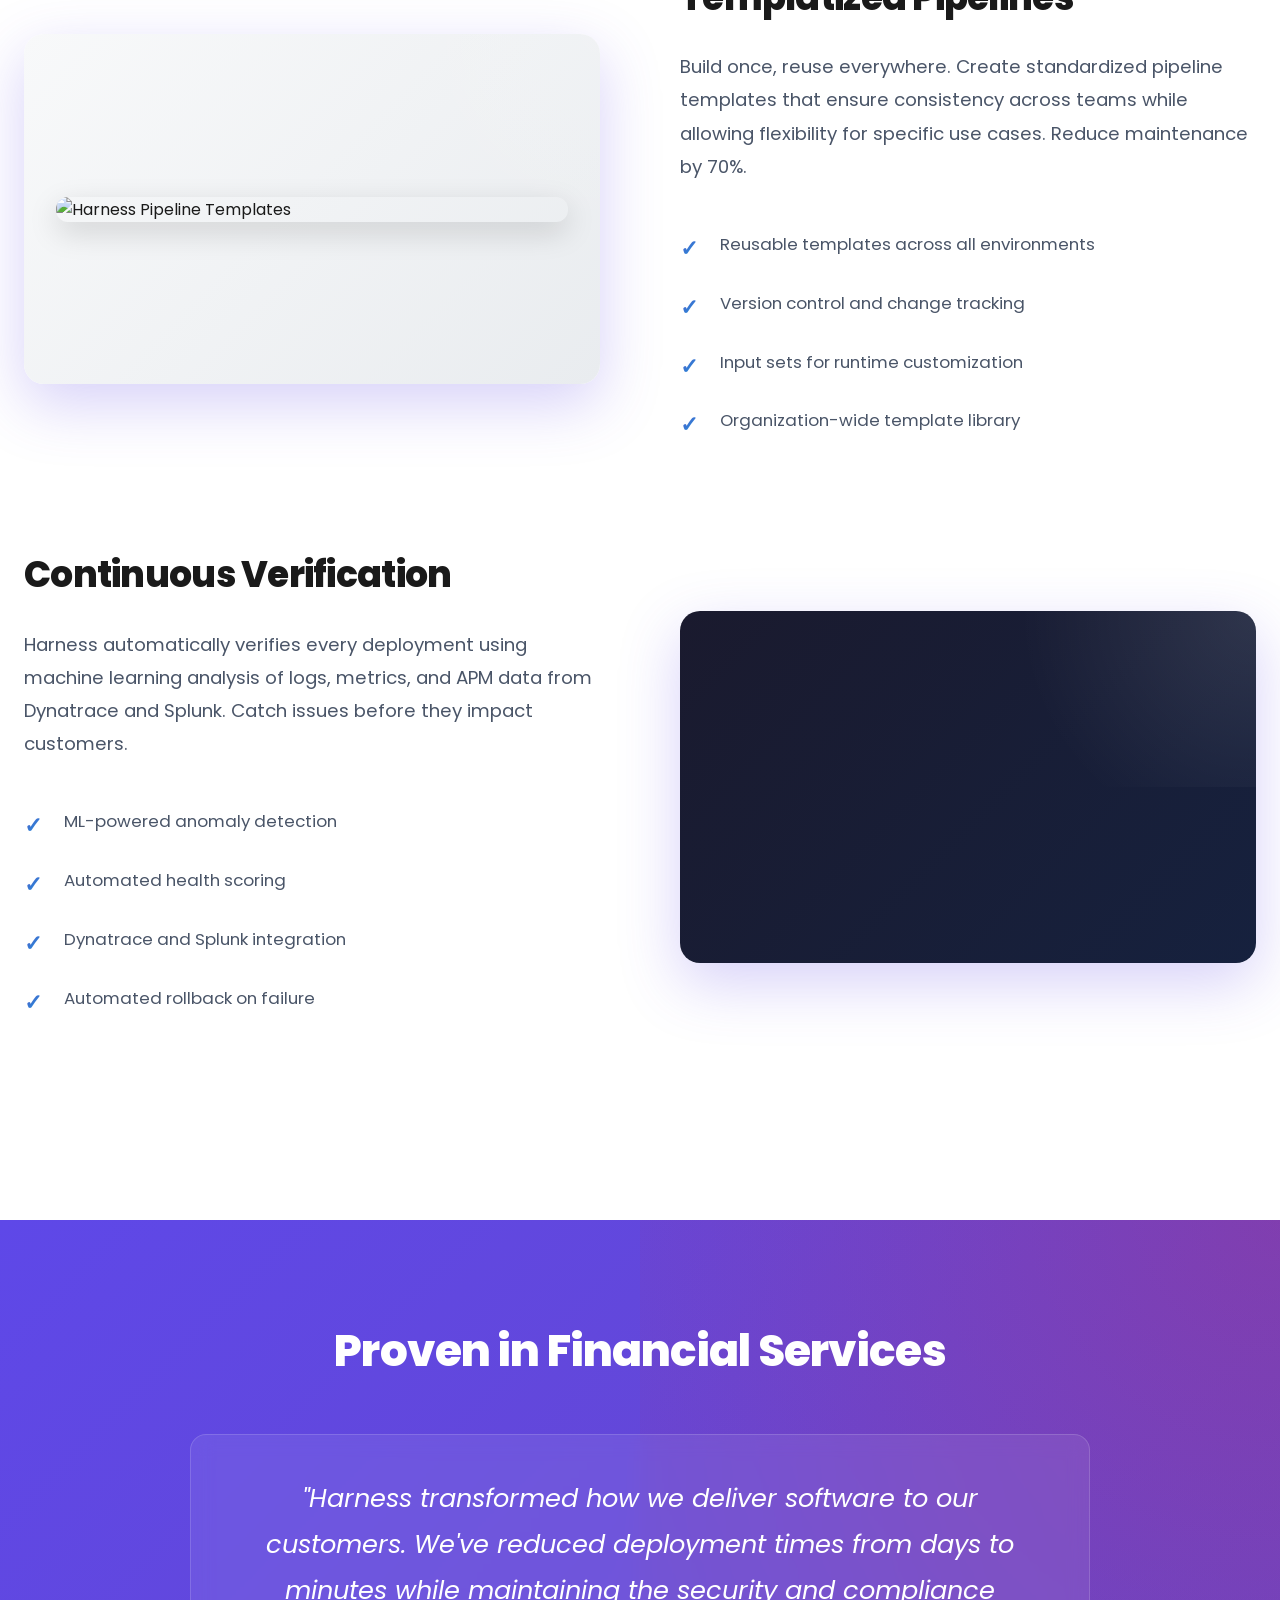
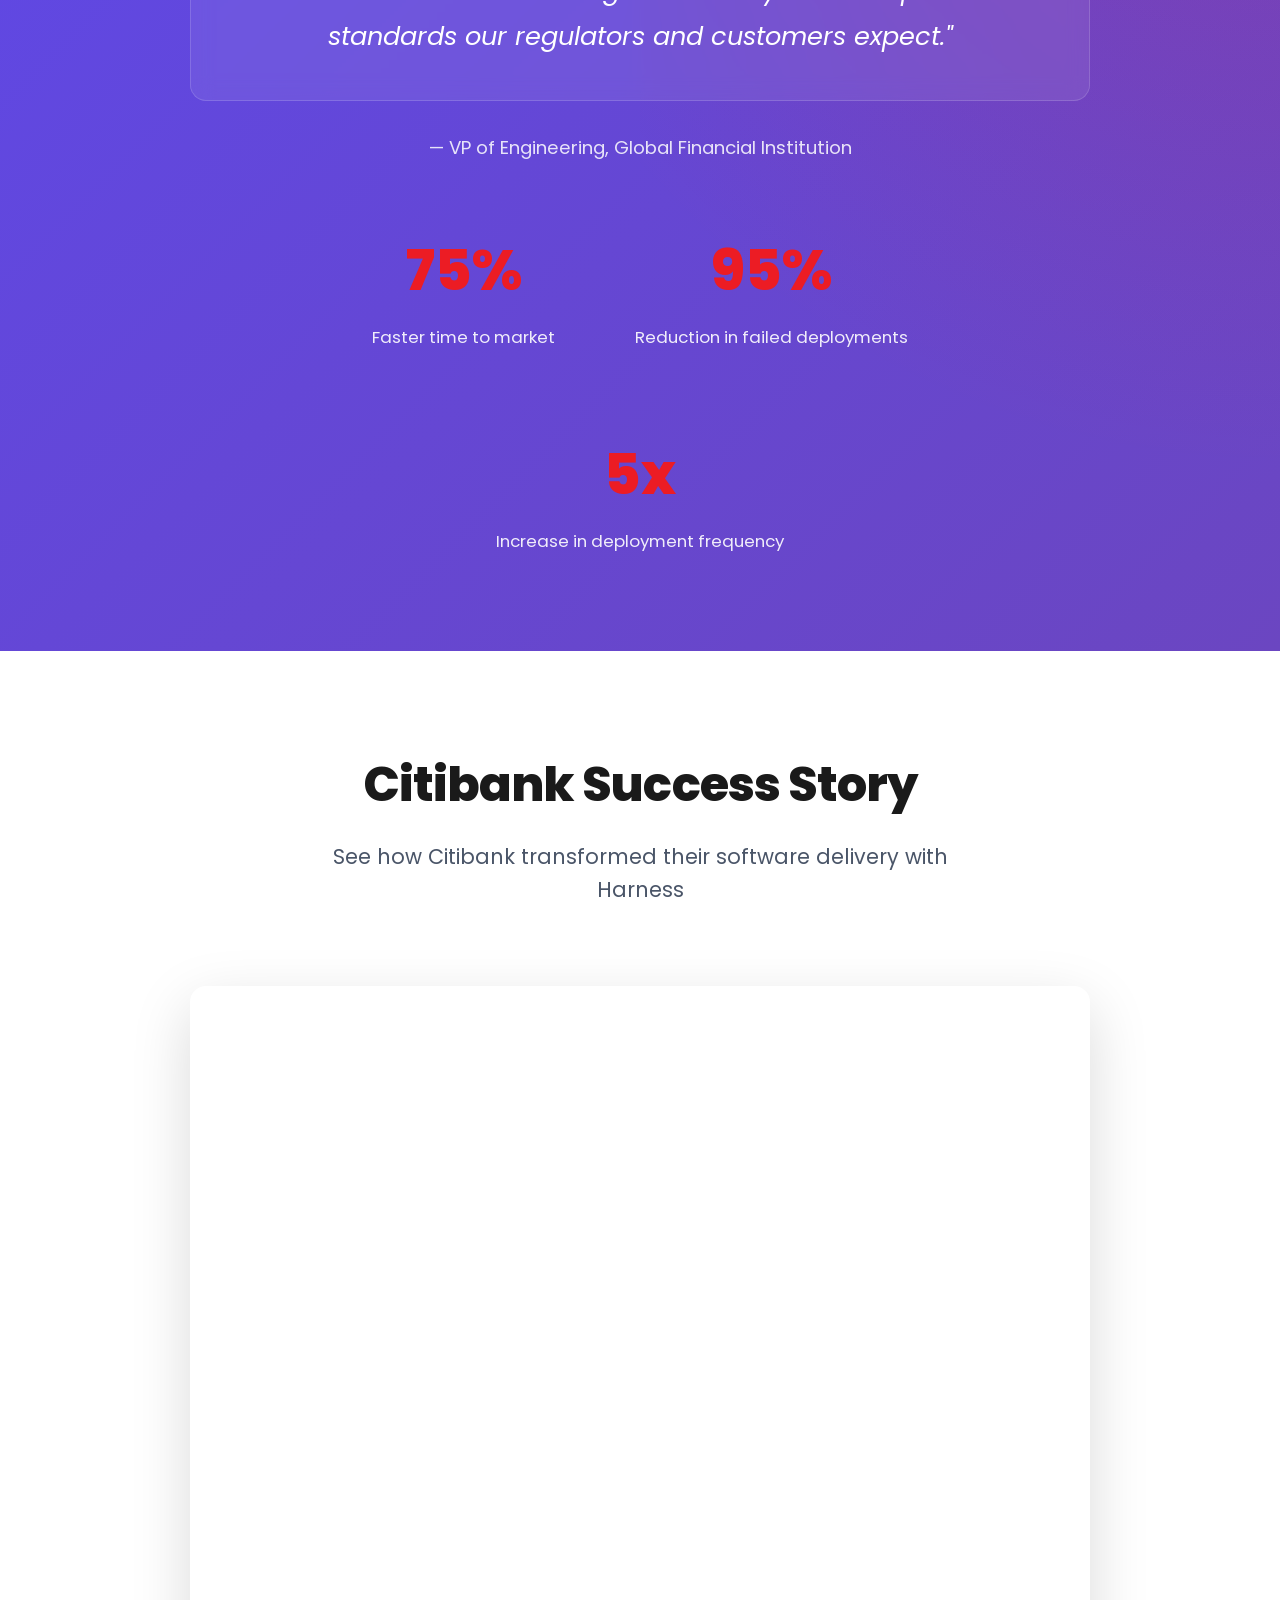
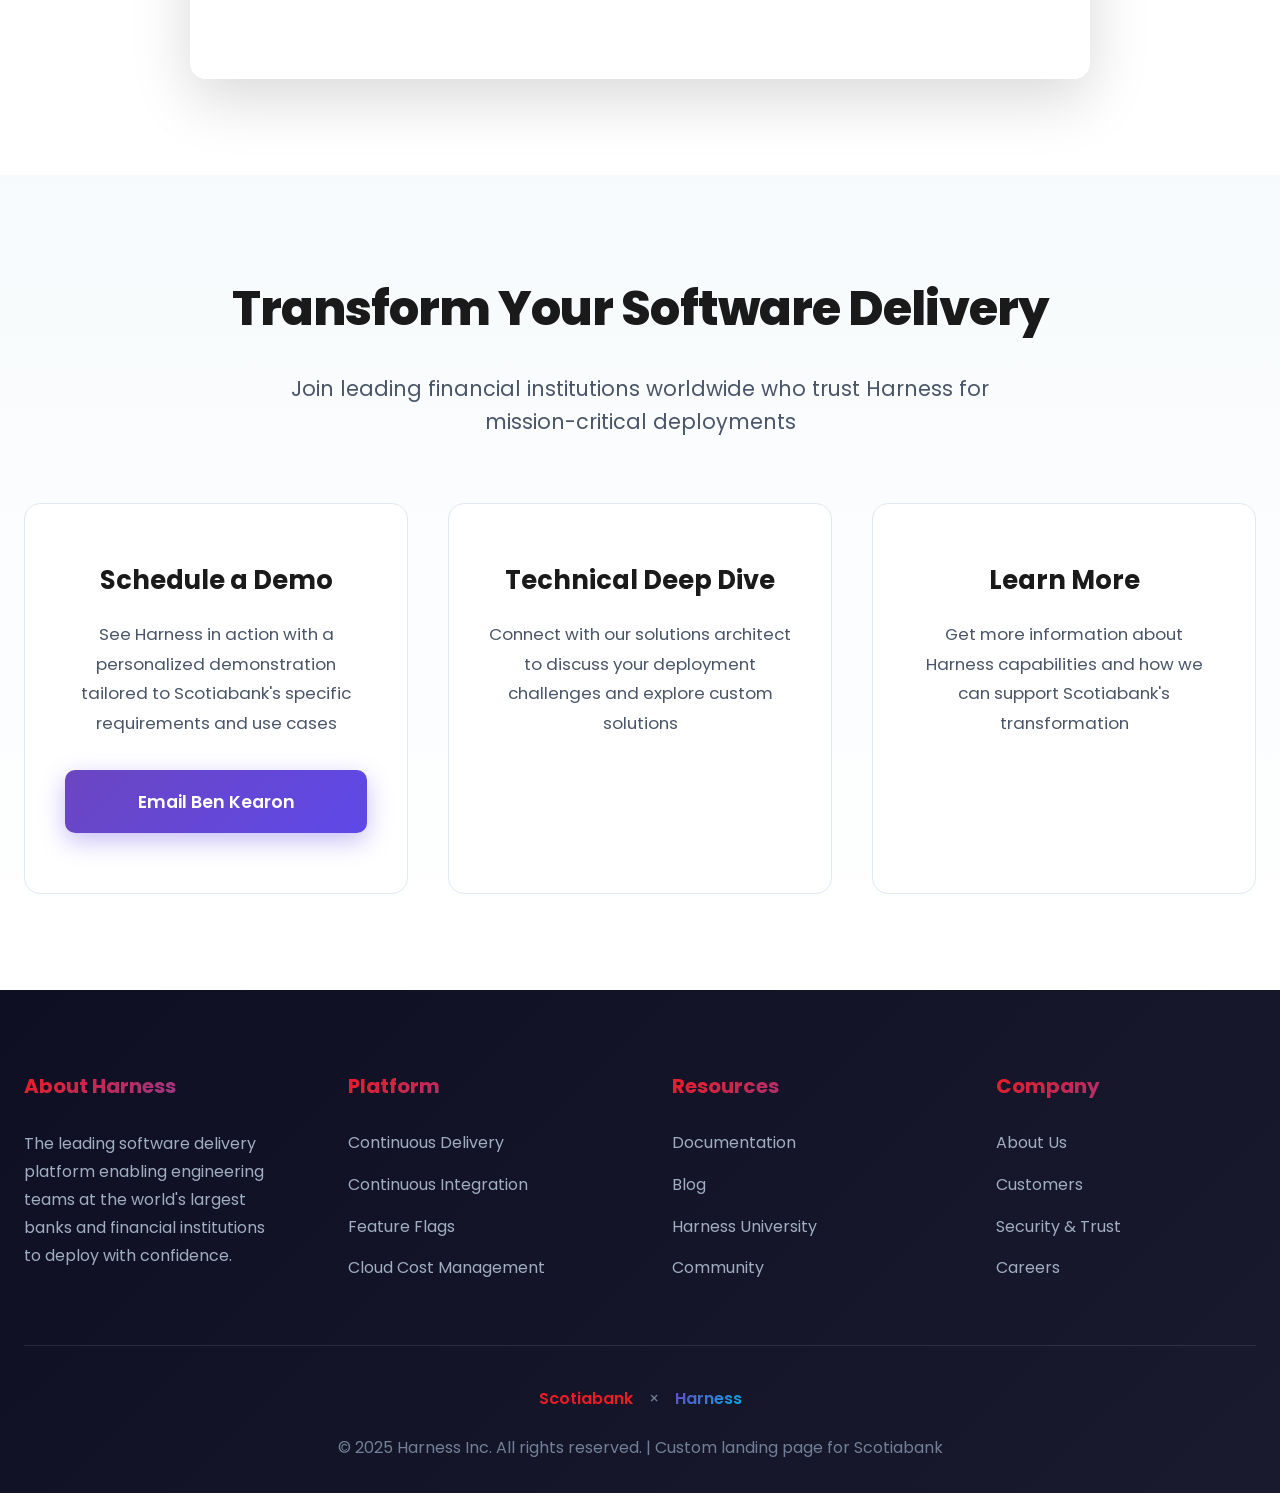
==== commit 8e8a6035: "Replace Continuous Verification screenshot with embedded YouTube demo video Changes: - Replaced stat" ====
--- a/index.html
+++ b/index.html
@@ -486,6 +486,30 @@
     z-index: 1;
 }
 
+.feature-video {
+    background: linear-gradient(135deg, #1a1a2e 0%, #16213e 100%);
+    padding: 2rem;
+}
+
+.feature-video-container {
+    position: relative;
+    padding-bottom: 56.25%;
+    height: 0;
+    overflow: hidden;
+    border-radius: 12px;
+    box-shadow: 0 10px 30px rgba(0, 0, 0, 0.3);
+}
+
+.feature-video-container iframe {
+    position: absolute;
+    top: 0;
+    left: 0;
+    width: 100%;
+    height: 100%;
+    border: 0;
+    border-radius: 12px;
+}
+
 .visual-placeholder {
     color: white;
     font-size: 1.75rem;
@@ -996,8 +1020,15 @@
                             <li>Automated rollback on failure</li>
                         </ul>
                     </div>
-                    <div class="feature-visual feature-screenshot">
-                        <img src="https://via.placeholder.com/800x500/EC1C24/FFFFFF?text=Continuous+Verification+Screenshot" alt="Harness Continuous Verification Dashboard" class="screenshot-img">
+                    <div class="feature-visual feature-video">
+                        <div class="feature-video-container">
+                            <iframe
+                                src="https://www.youtube.com/embed/bp8GXAT_SqM"
+                                title="Harness Continuous Verification Demo"
+                                allow="accelerometer; autoplay; clipboard-write; encrypted-media; gyroscope; picture-in-picture"
+                                allowfullscreen>
+                            </iframe>
+                        </div>
                     </div>
                 </div>
             </div>
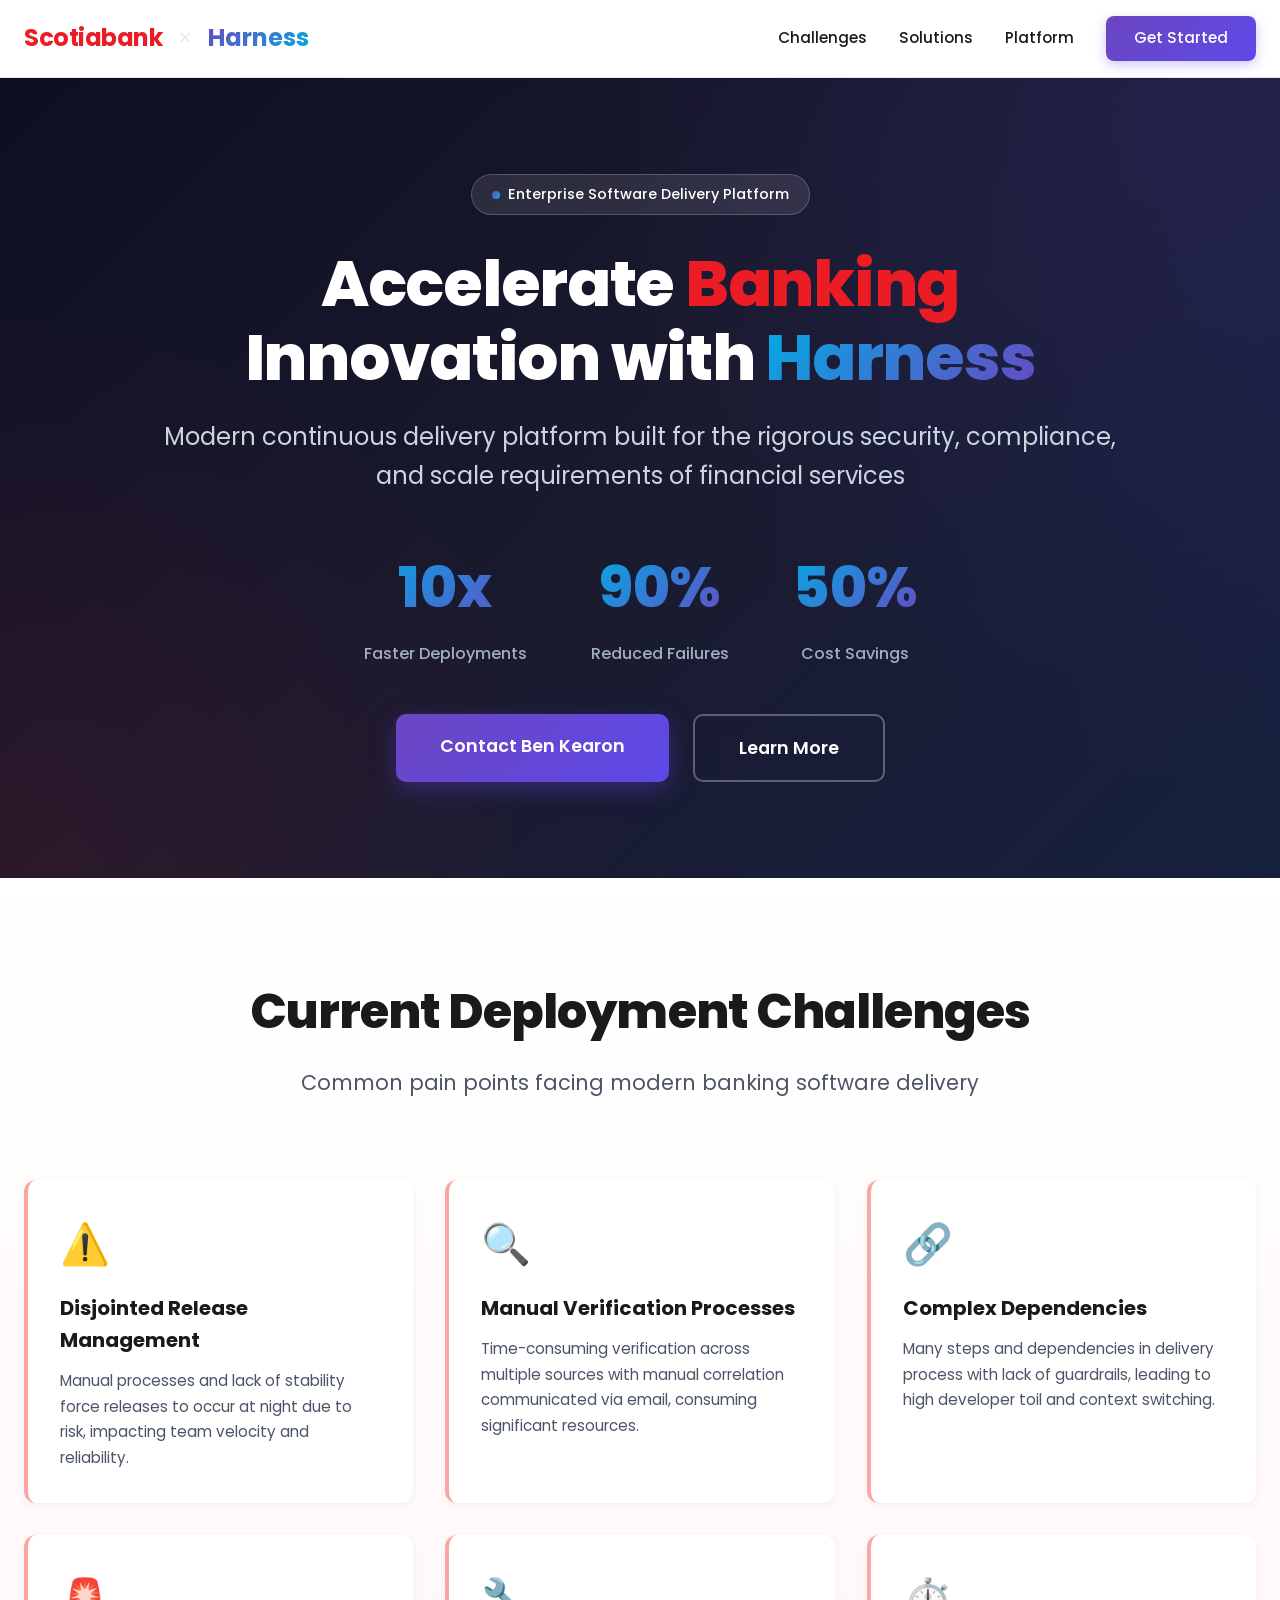
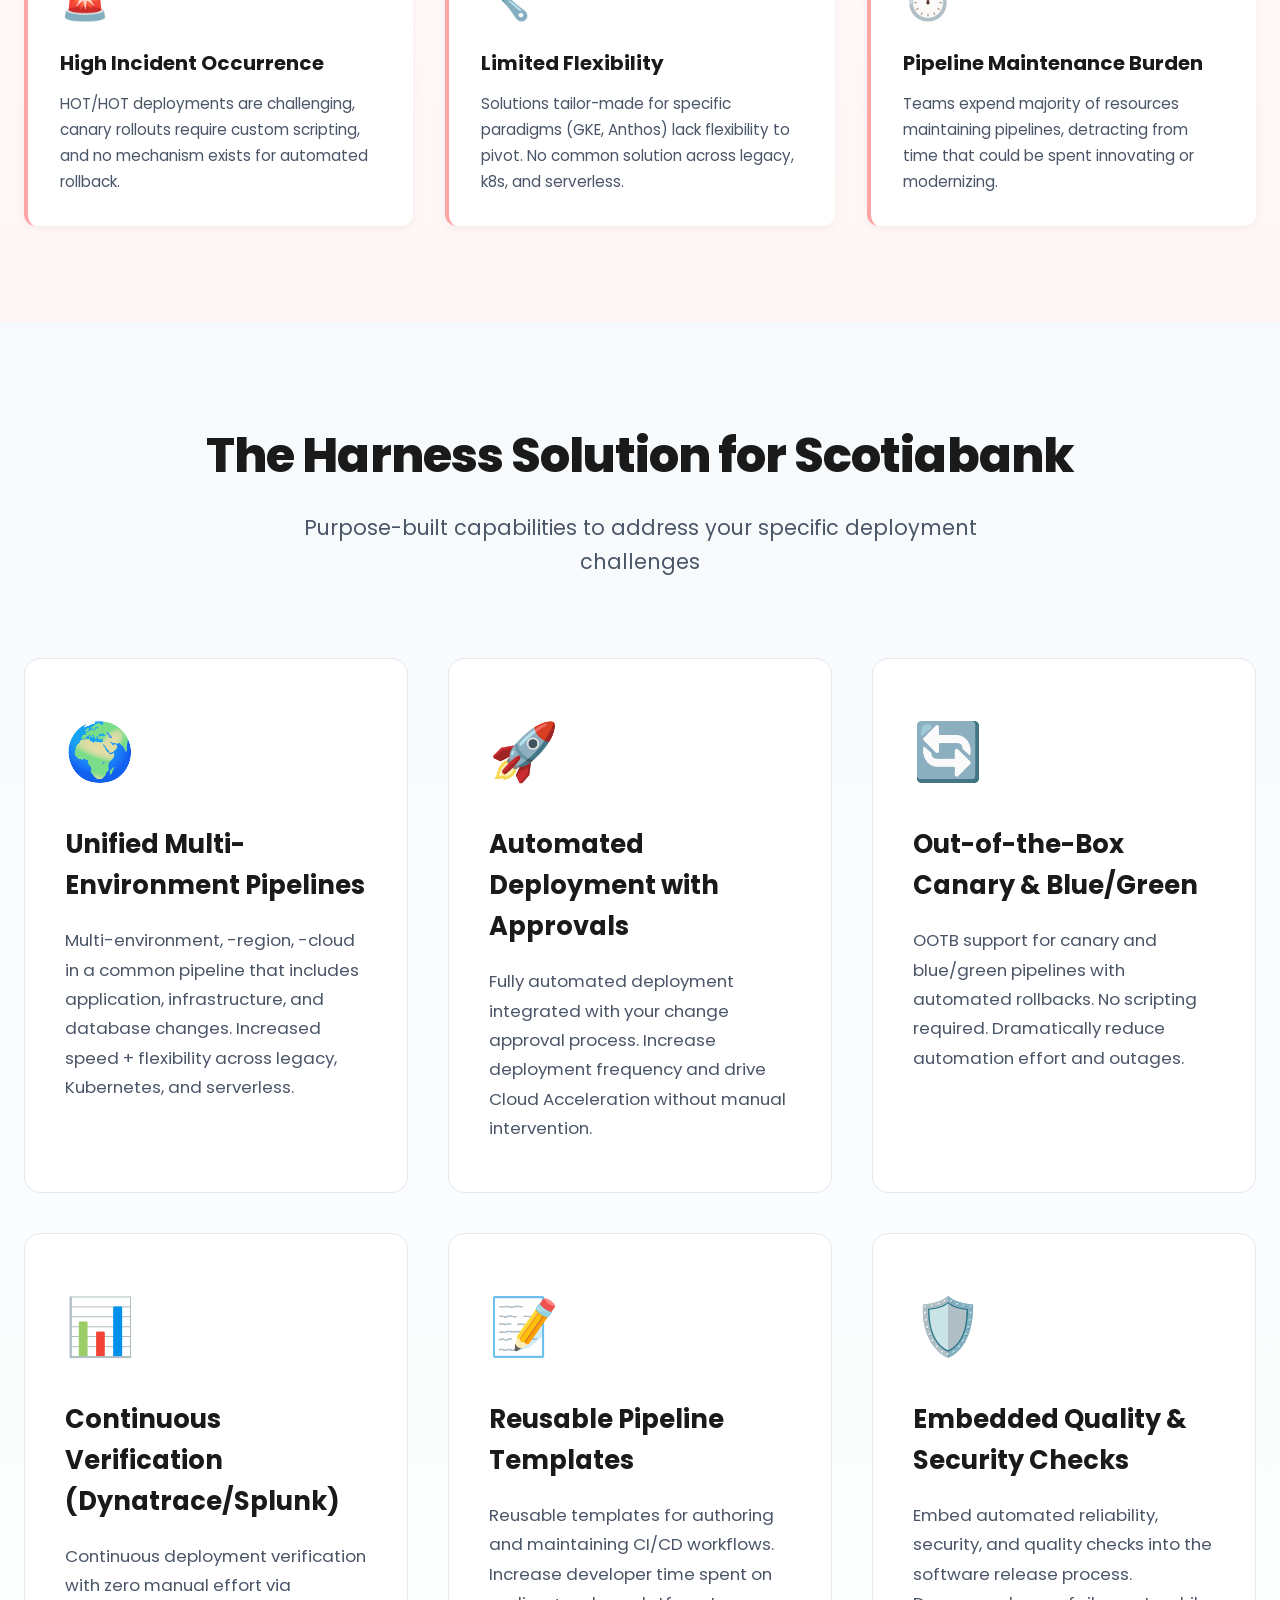
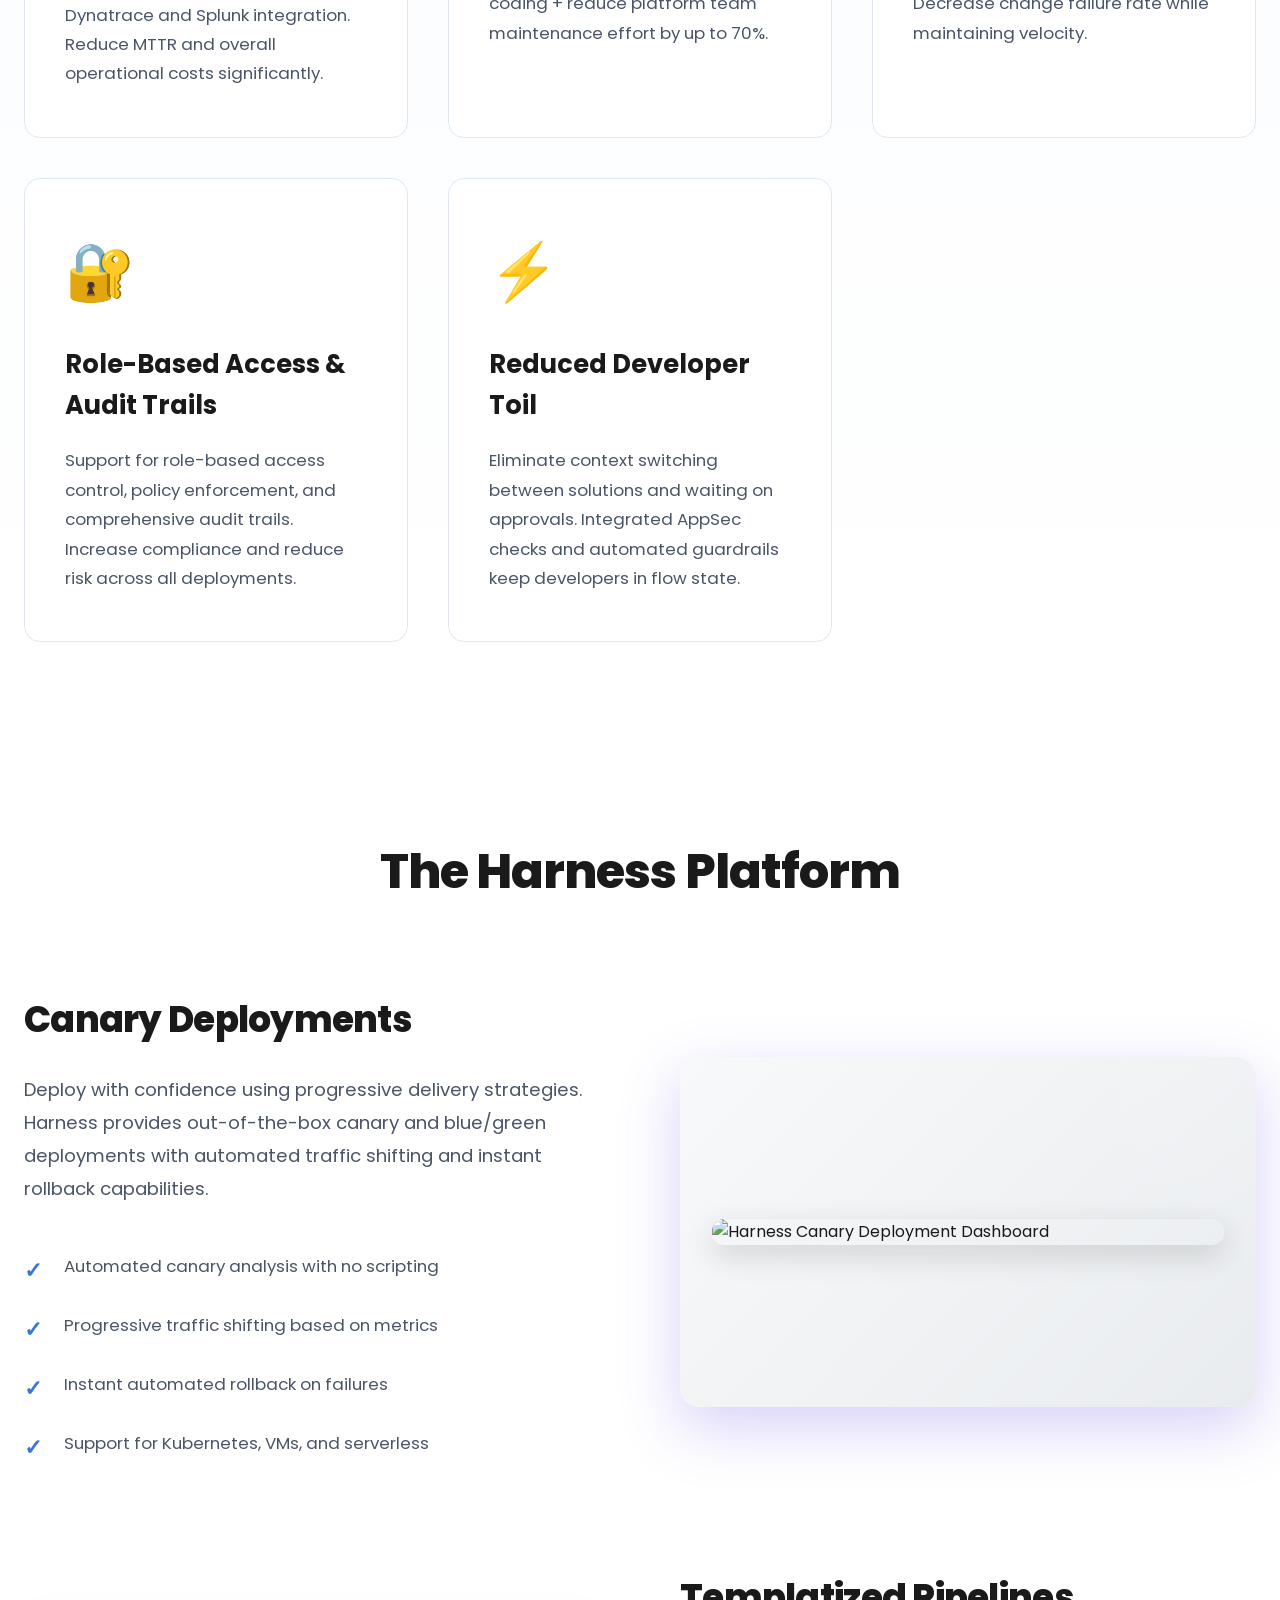
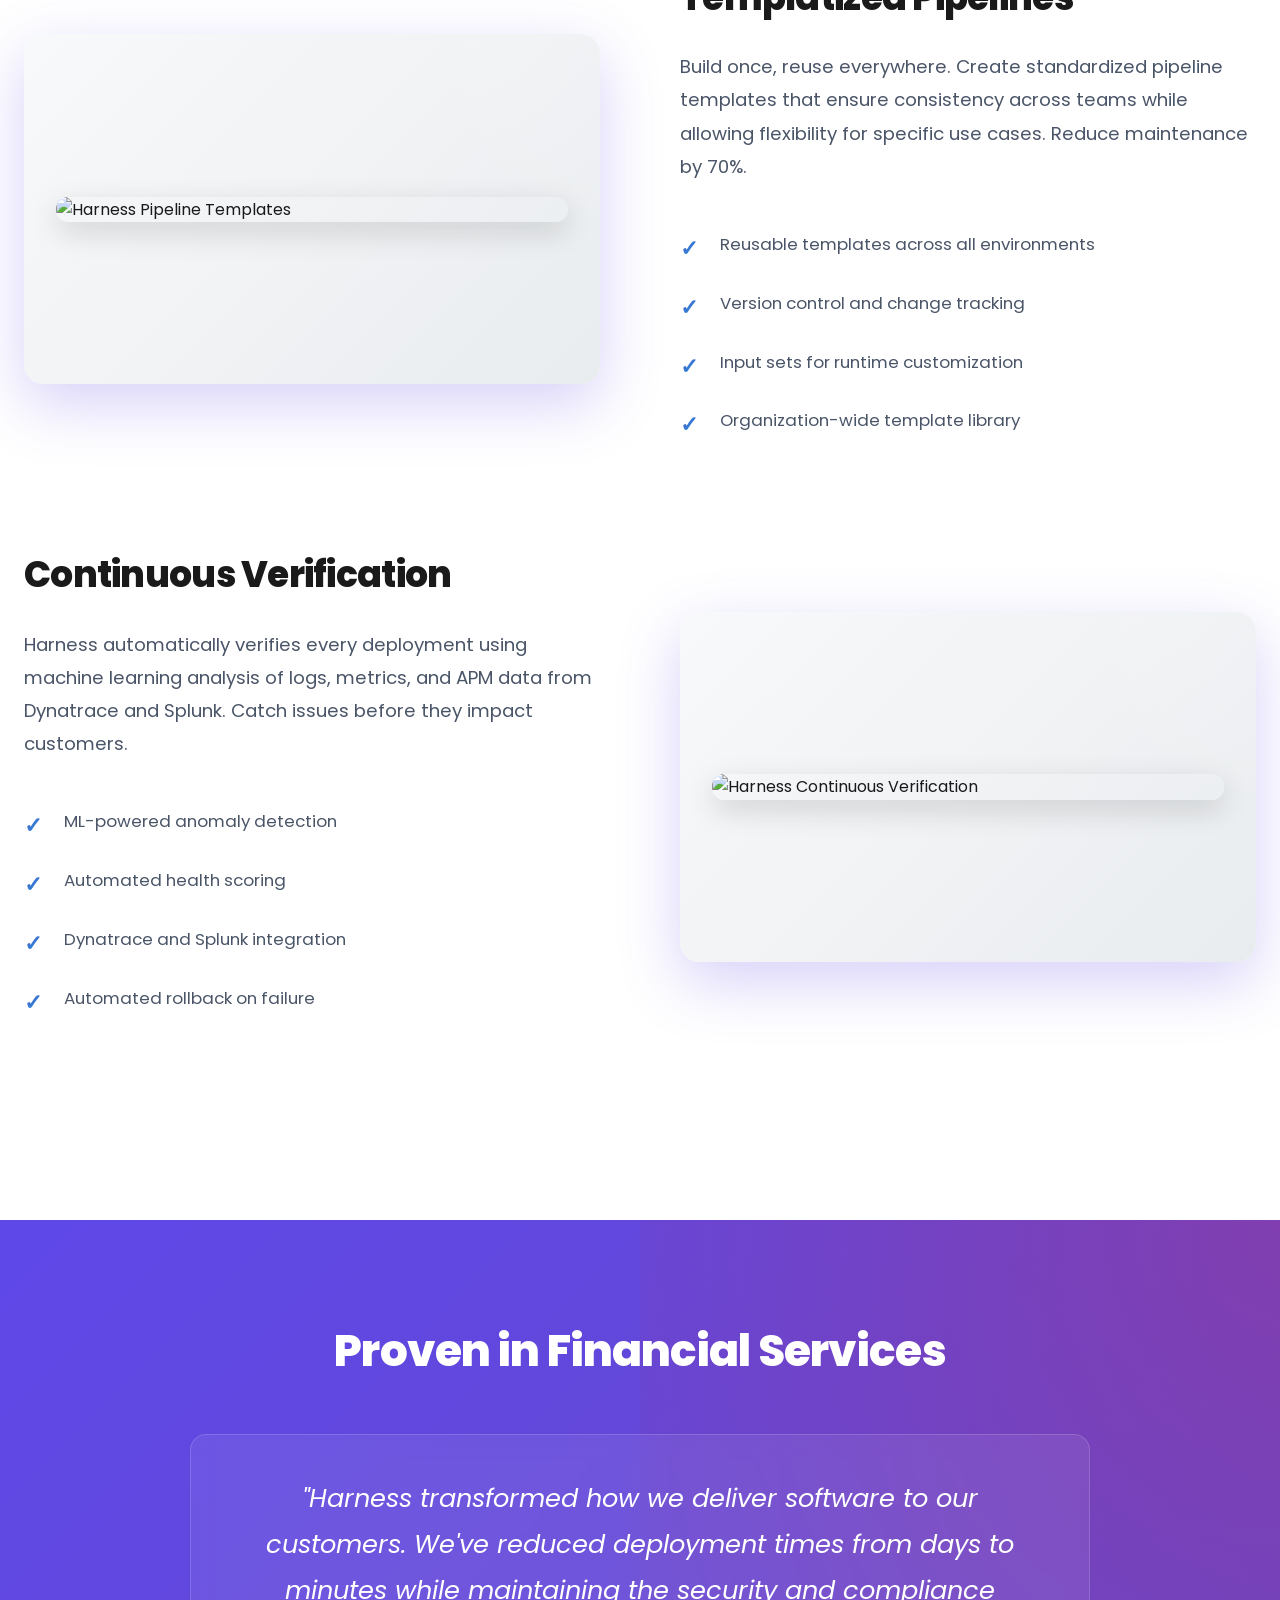
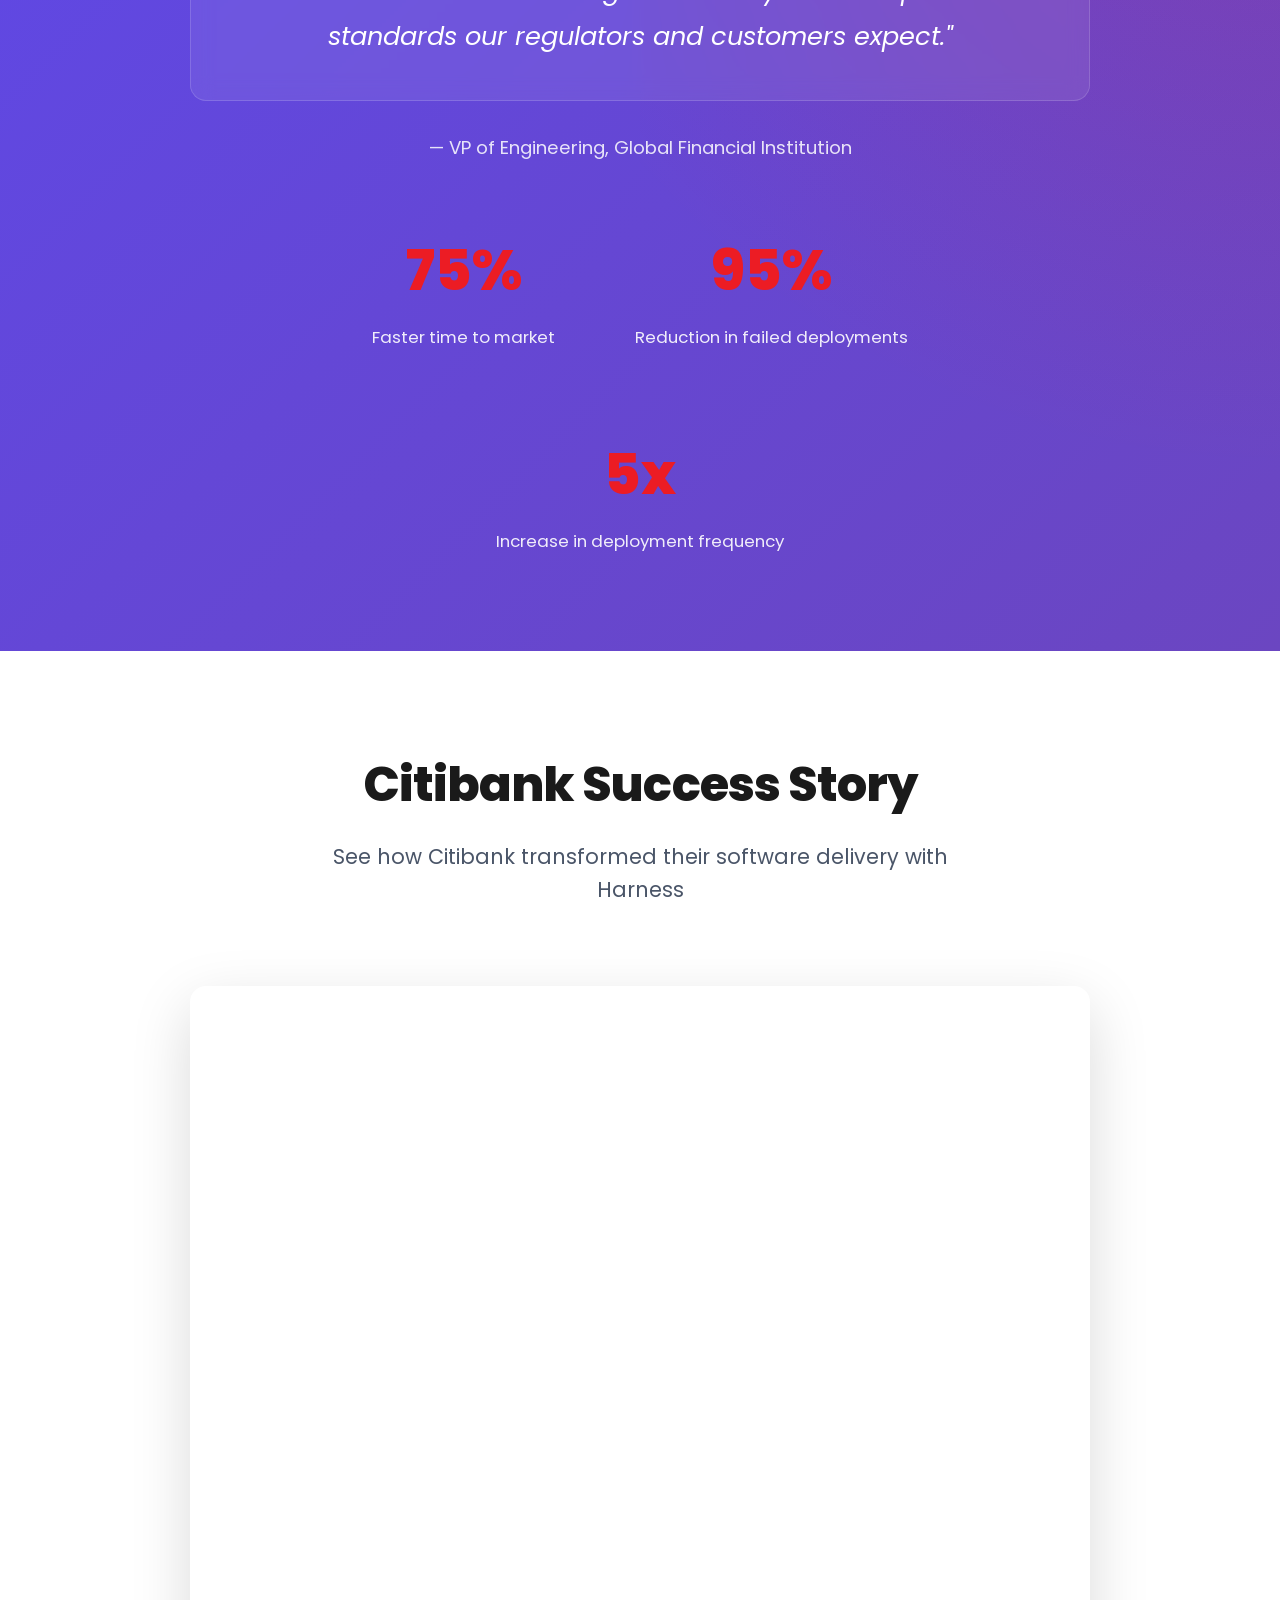
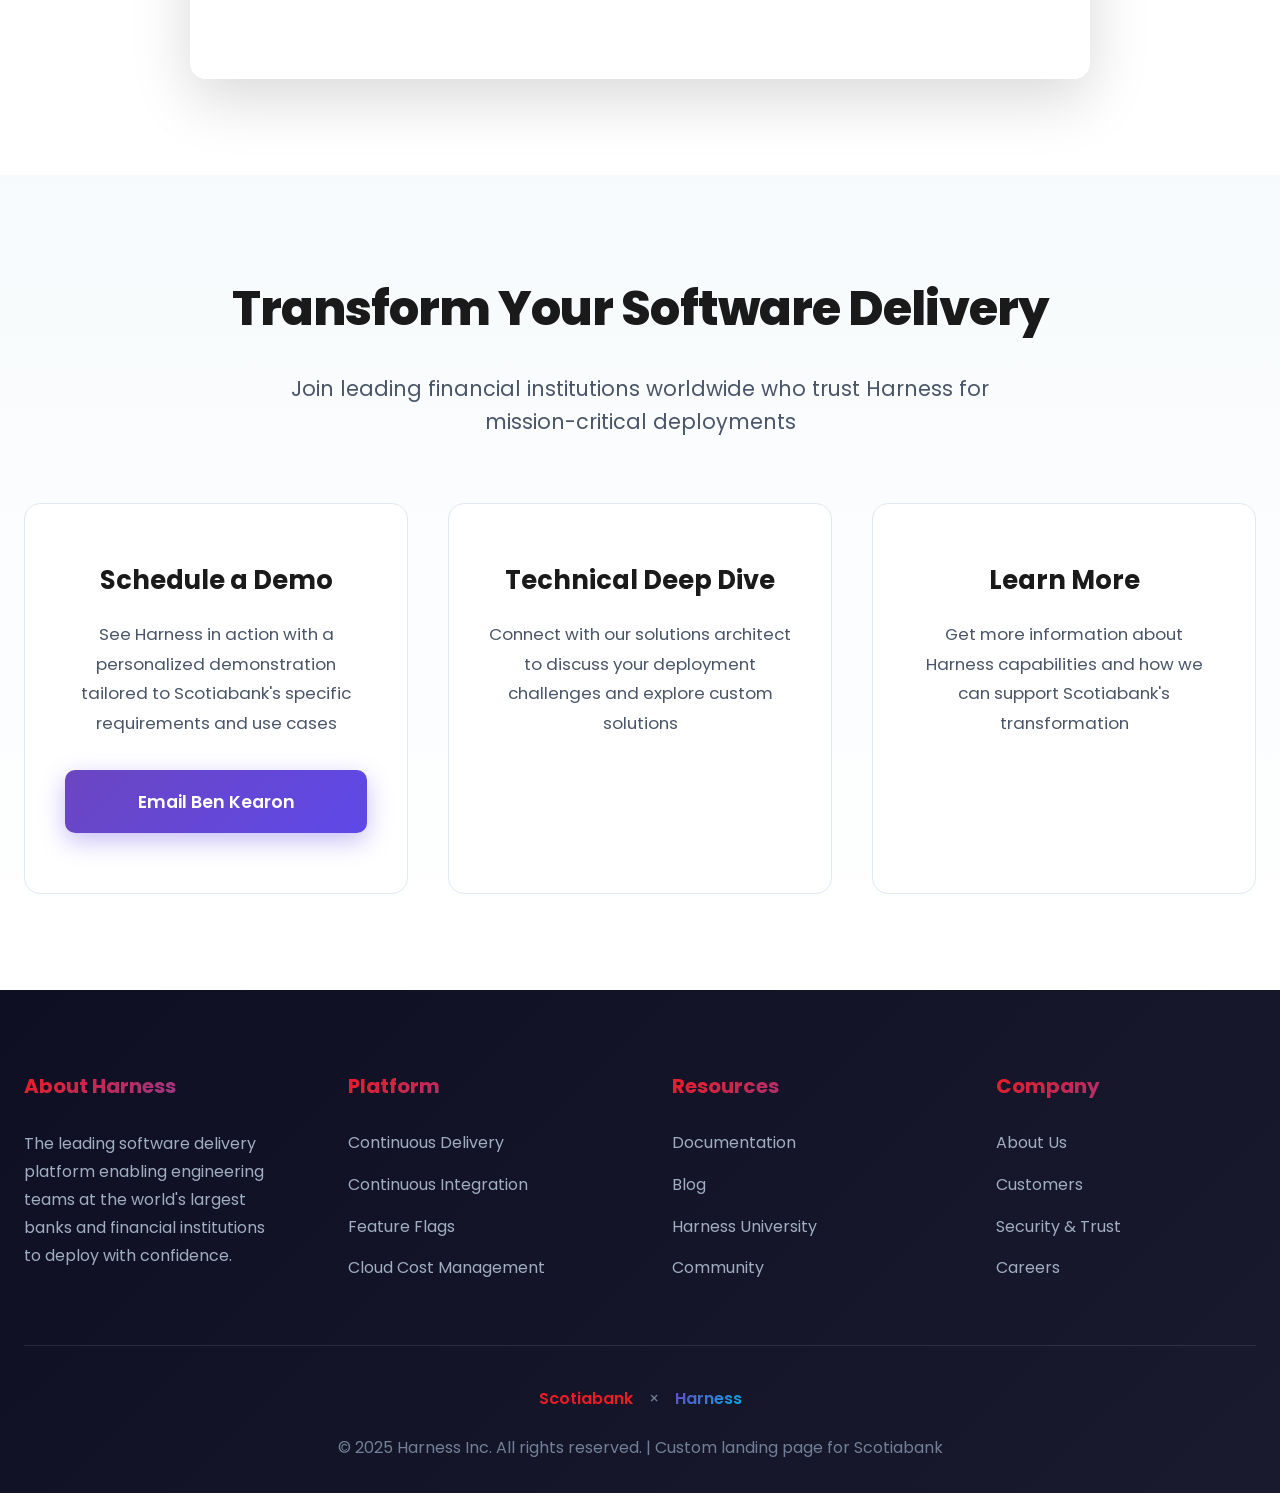
==== commit e3eb44b4: "Update platform feature images with Harness screenshots - Replace Canary Deployments placeholder wit" ====
--- a/index.html
+++ b/index.html
@@ -989,7 +989,7 @@
                         </ul>
                     </div>
                     <div class="feature-visual feature-screenshot">
-                        <img src="https://via.placeholder.com/800x500/6B46C1/FFFFFF?text=Canary+Deployment+Screenshot" alt="Harness Canary Deployment Dashboard" class="screenshot-img">
+                        <img src="https://cdn.prod.website-files.com/6222ca42ea87e1bd1aa1d10c/6593c291ccedd2e9266a4fc4_cd-Failure%20Strategies-p-500.webp" alt="Harness Canary Deployment Dashboard" class="screenshot-img">
                     </div>
                 </div>
 
@@ -1005,7 +1005,7 @@
                         </ul>
                     </div>
                     <div class="feature-visual feature-screenshot">
-                        <img src="https://via.placeholder.com/800x500/5E48E8/FFFFFF?text=Pipeline+Templates+Screenshot" alt="Harness Pipeline Templates" class="screenshot-img">
+                        <img src="https://cdn.prod.website-files.com/6222ca42ea87e1bd1aa1d10c/659690a8c65c150504154a63_Streamline%20Configuration%20with%20Reuse-p-500.webp" alt="Harness Pipeline Templates" class="screenshot-img">
                     </div>
                 </div>
 
@@ -1020,15 +1020,8 @@
                             <li>Automated rollback on failure</li>
                         </ul>
                     </div>
-                    <div class="feature-visual feature-video">
-                        <div class="feature-video-container">
-                            <iframe
-                                src="https://www.youtube.com/embed/bp8GXAT_SqM"
-                                title="Harness Continuous Verification Demo"
-                                allow="accelerometer; autoplay; clipboard-write; encrypted-media; gyroscope; picture-in-picture"
-                                allowfullscreen>
-                            </iframe>
-                        </div>
+                    <div class="feature-visual feature-screenshot">
+                        <img src="https://cdn.prod.website-files.com/6222ca42ea87e1bd1aa1d10c/6557d32f05bb4801bfe9968a_cd_ai_action%20.webp" alt="Harness Continuous Verification" class="screenshot-img">
                     </div>
                 </div>
             </div>
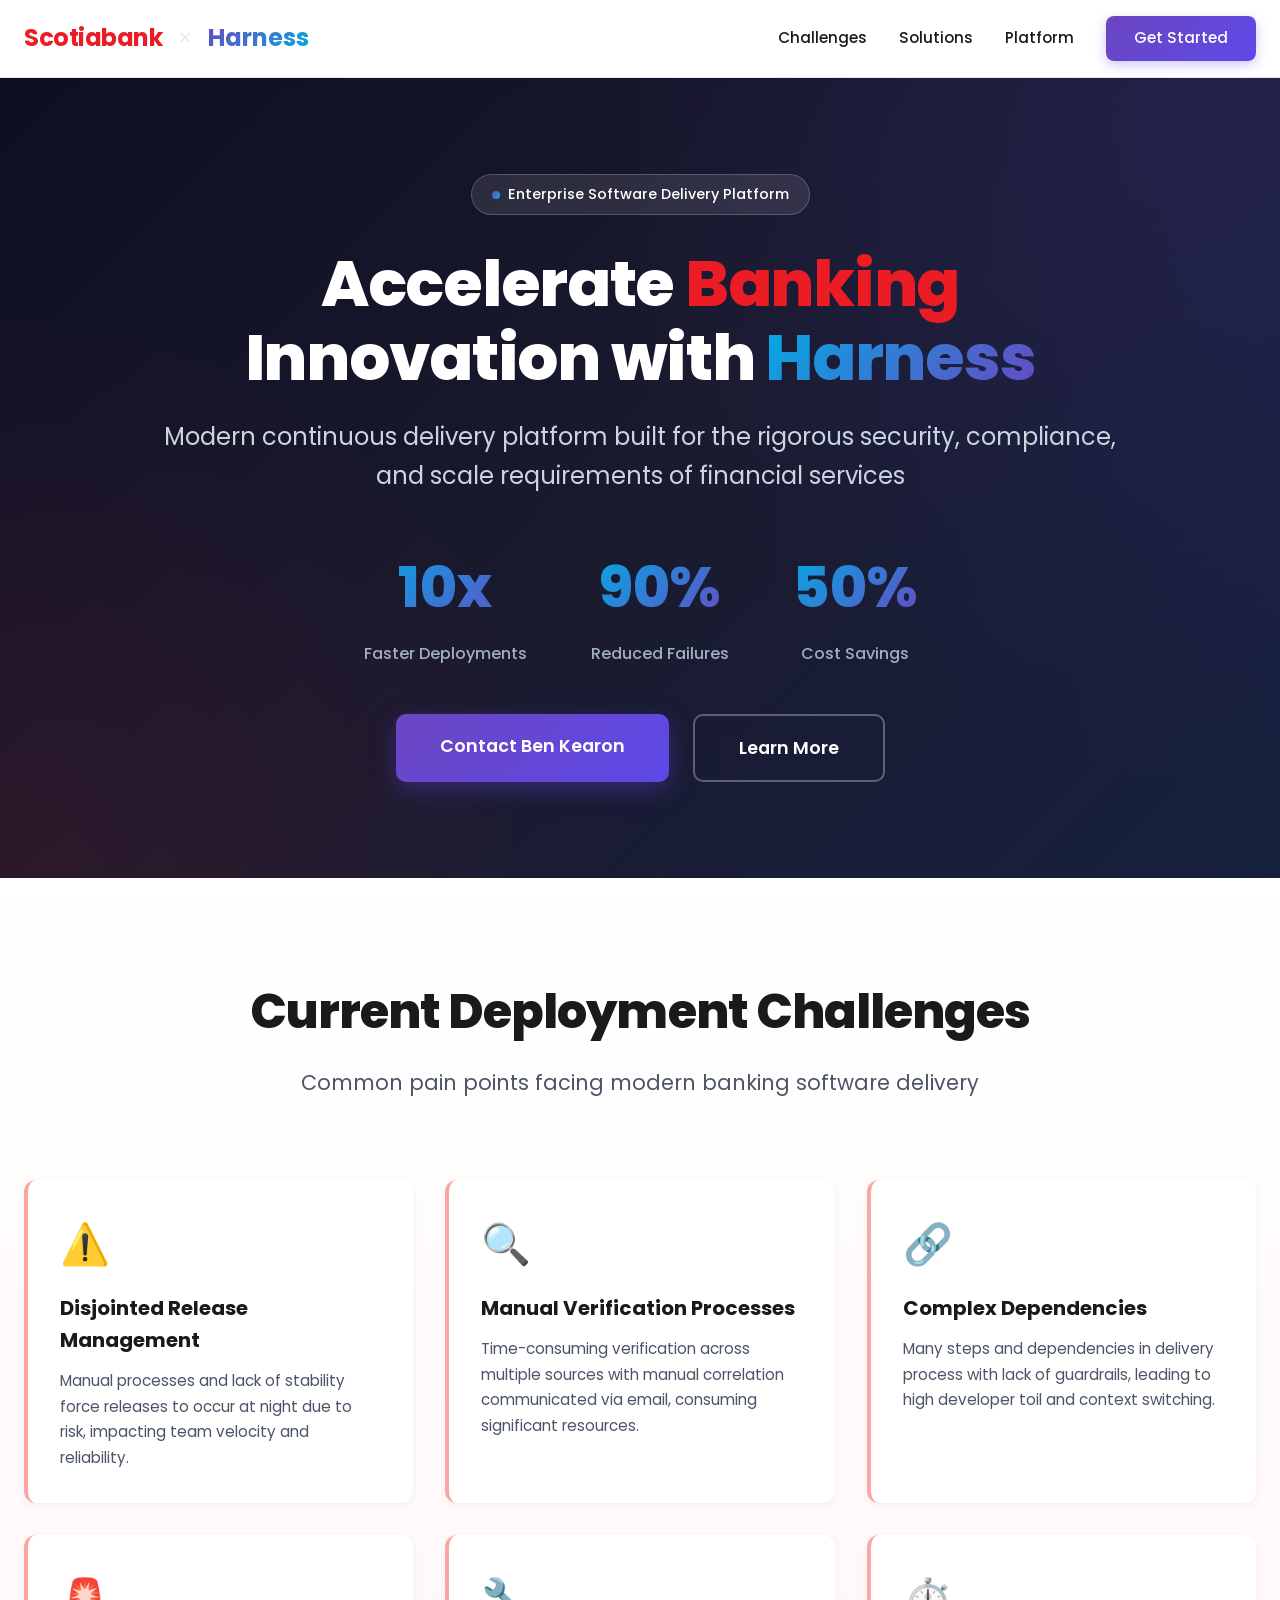
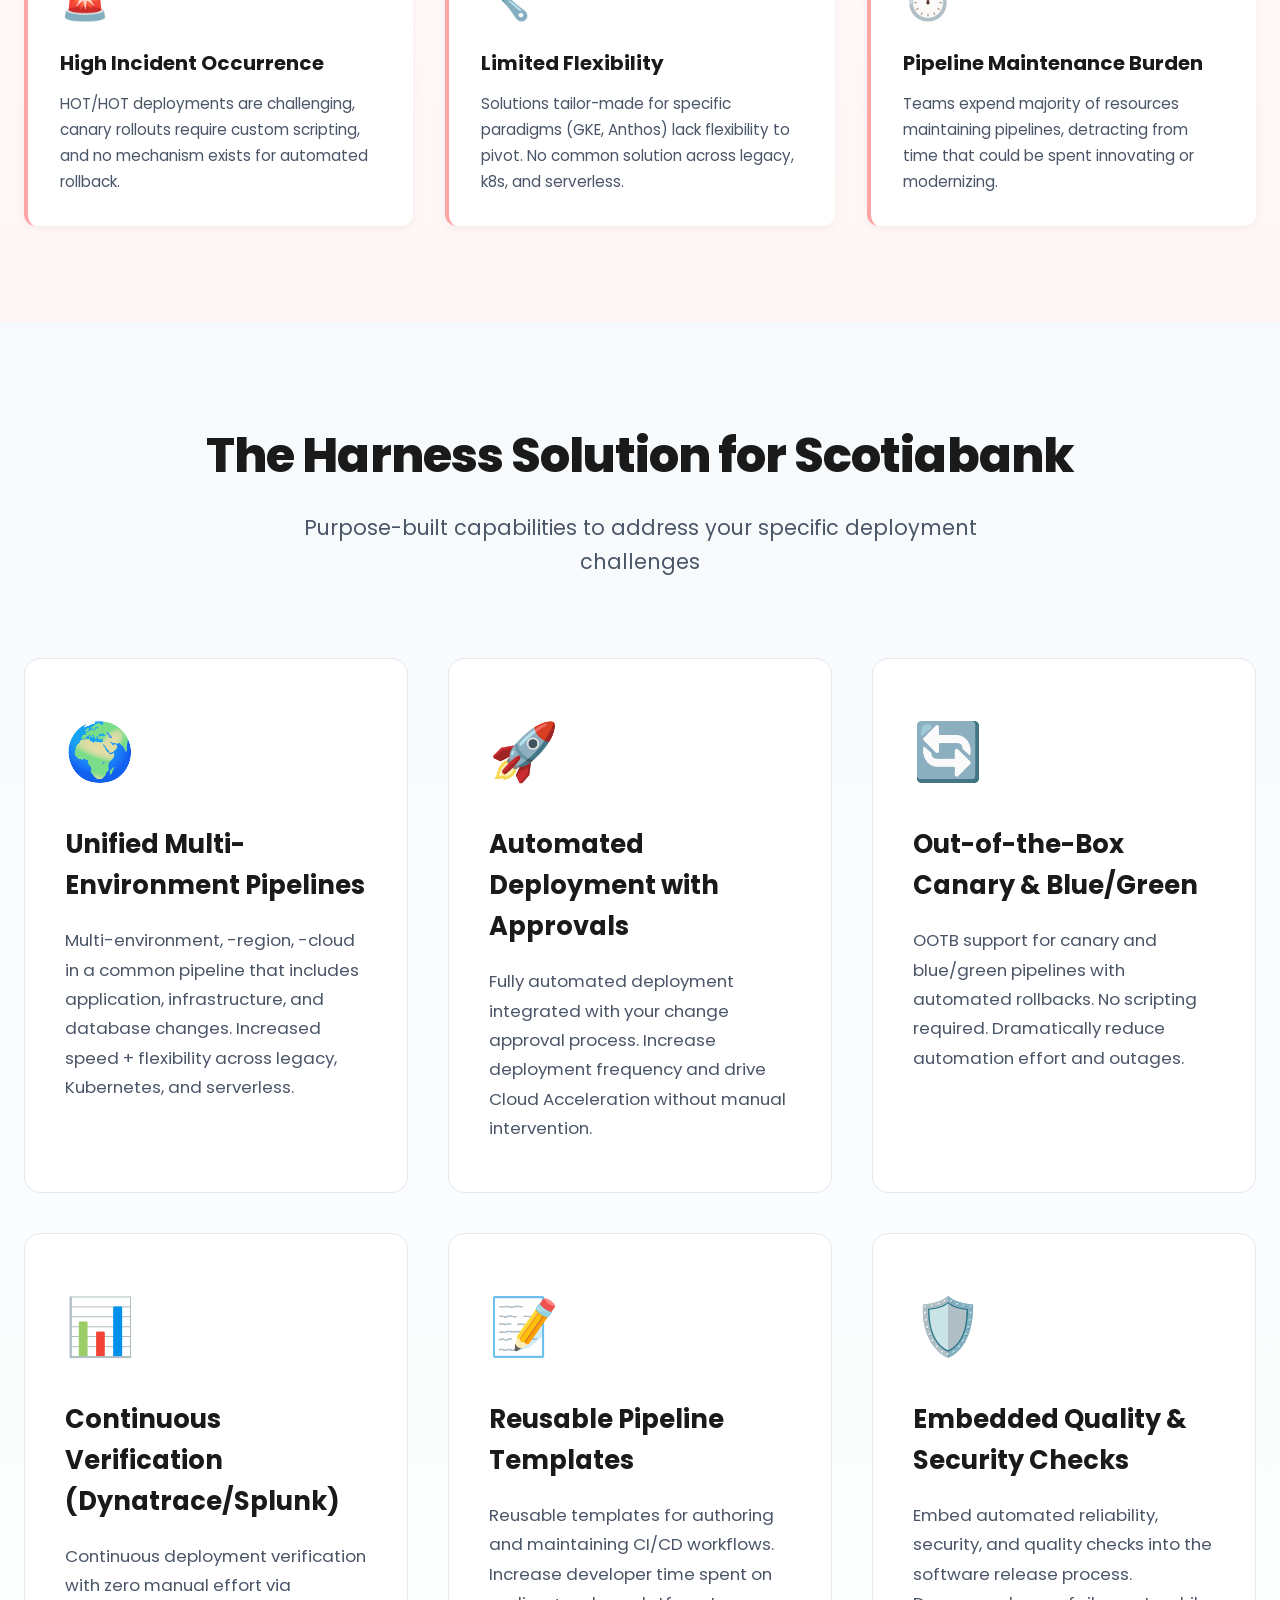
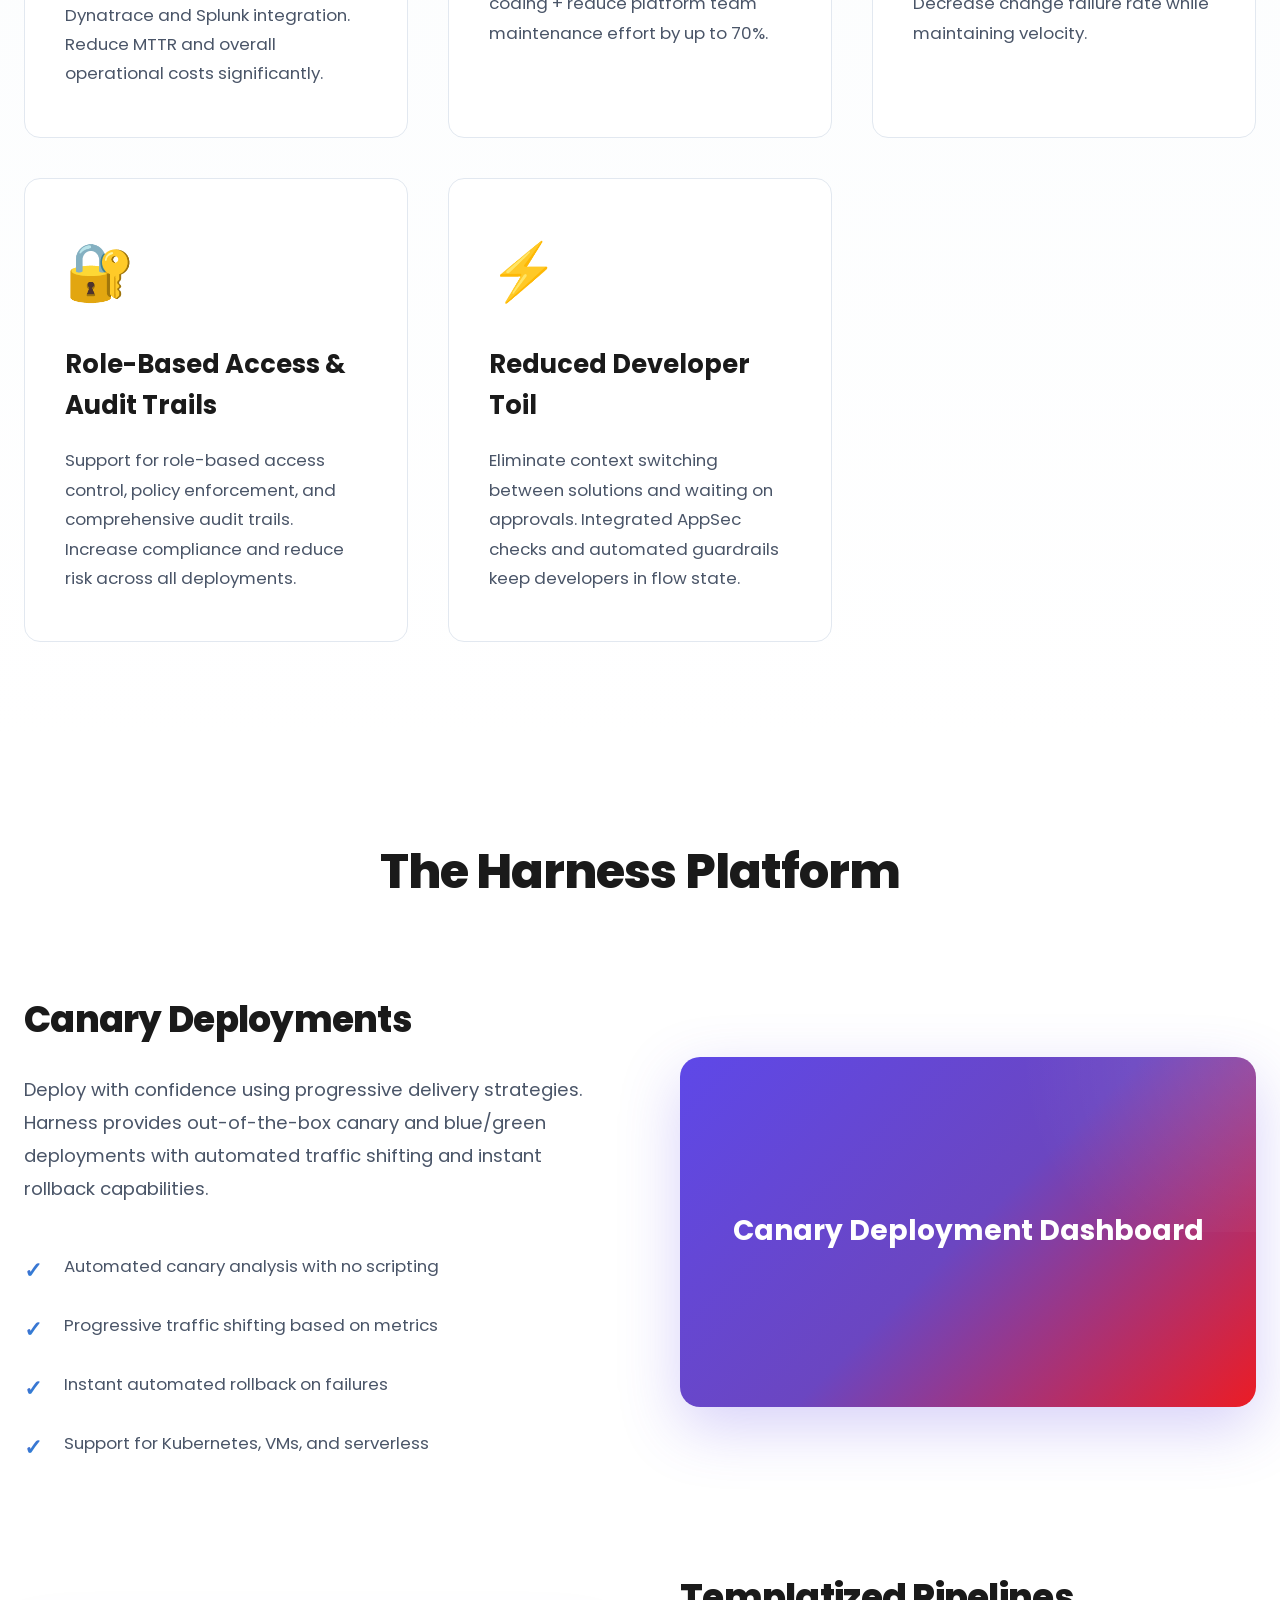
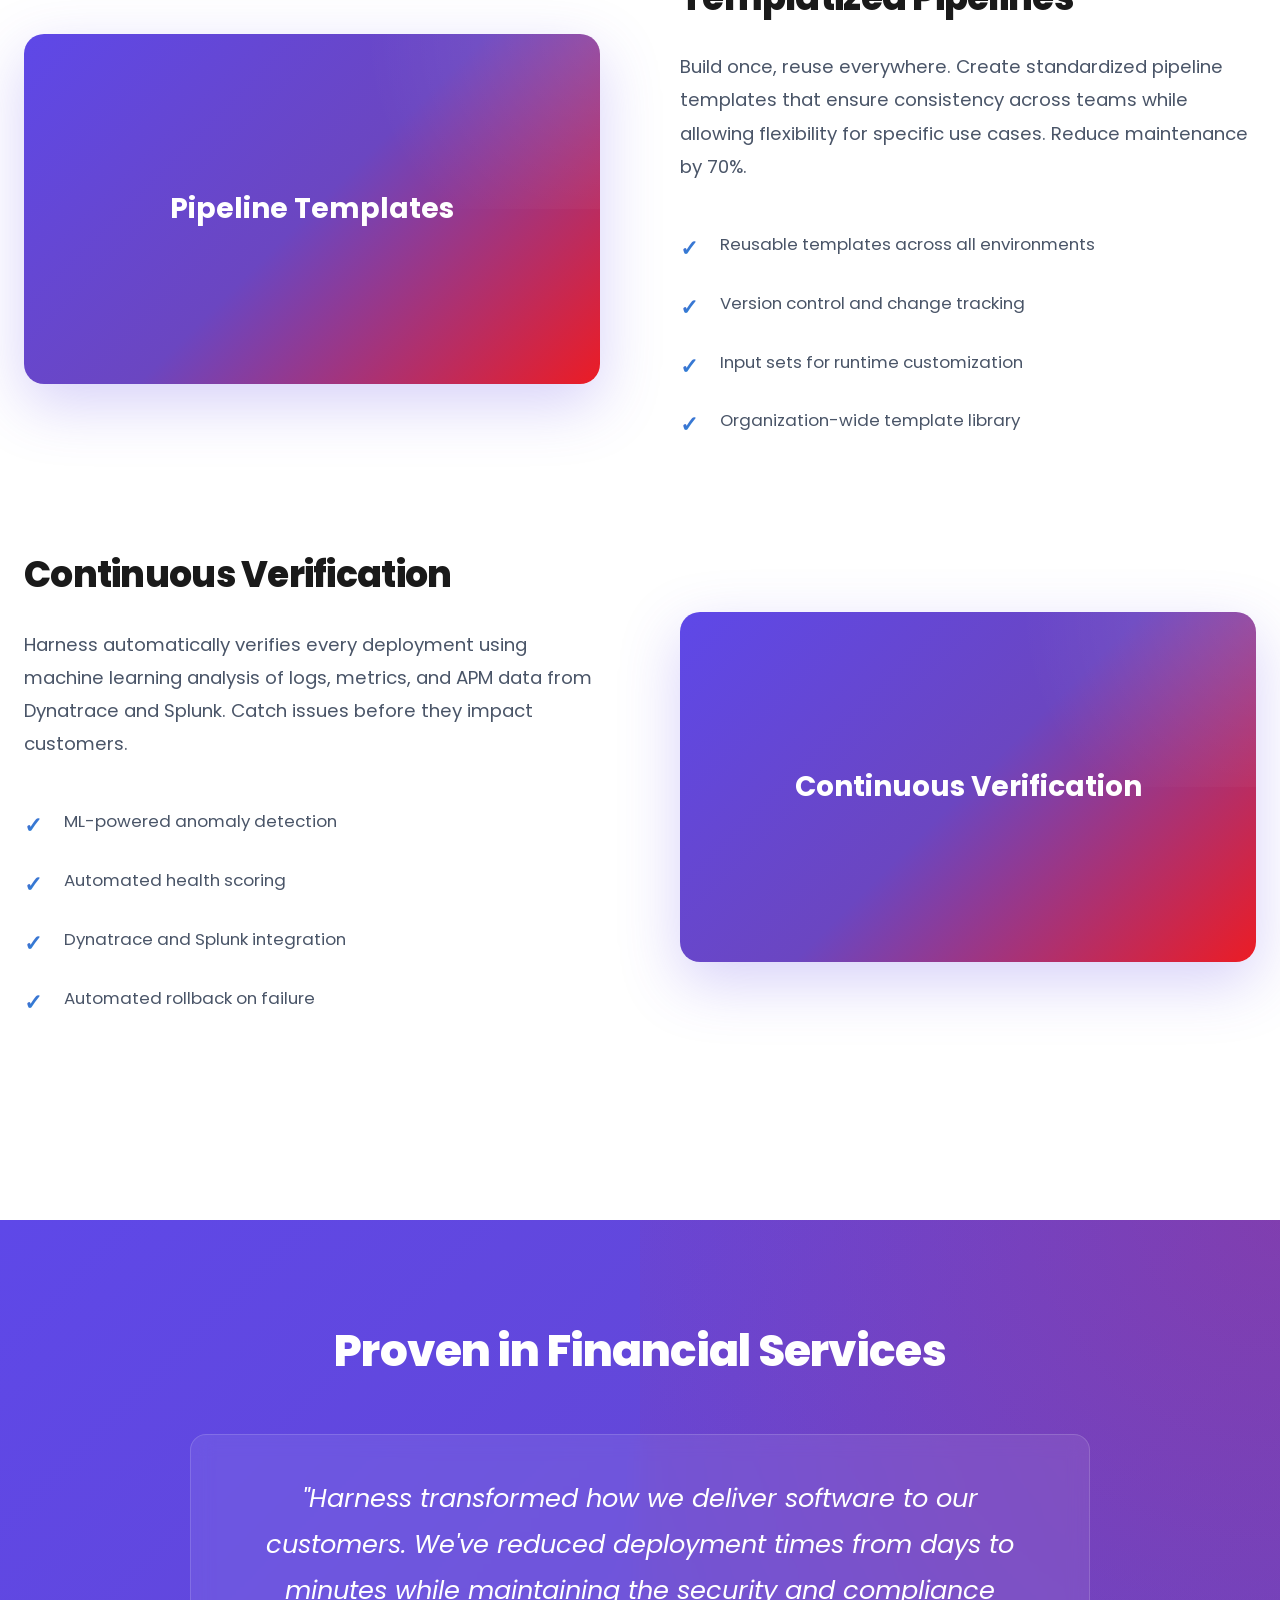
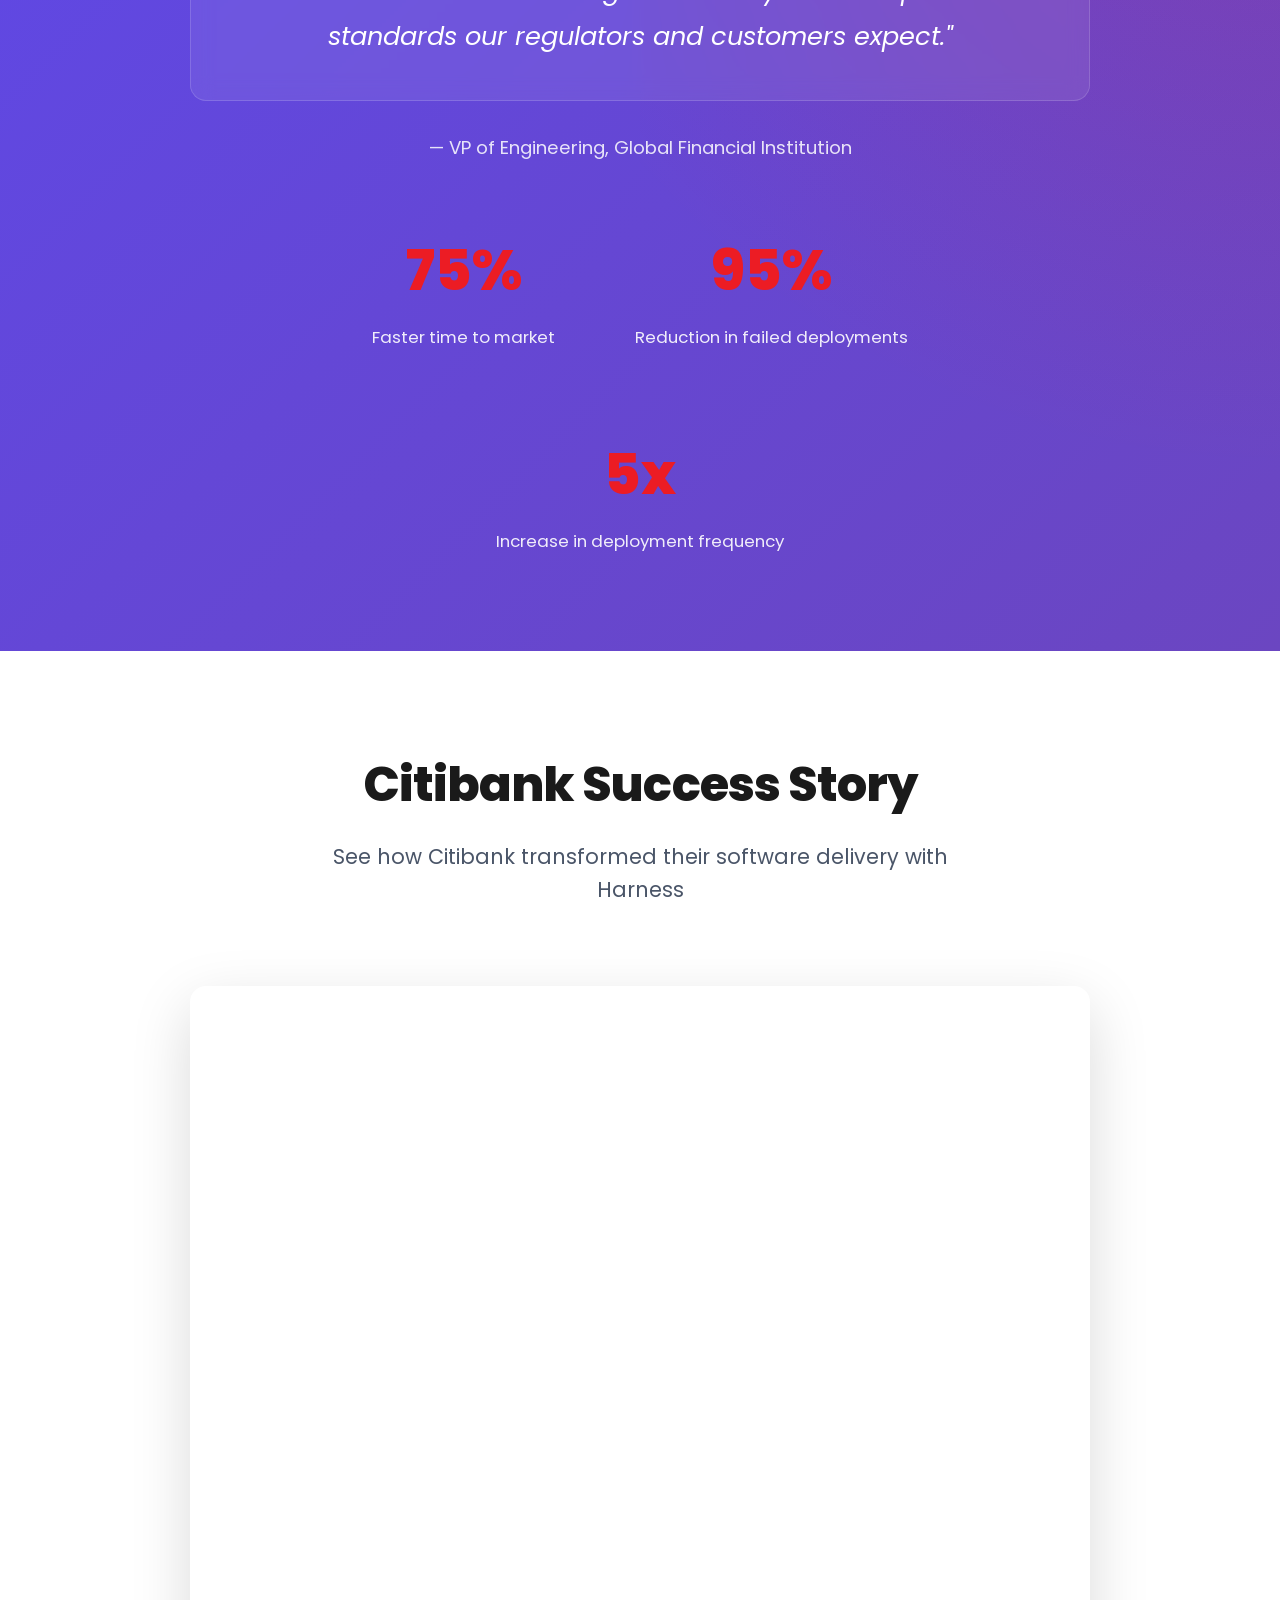
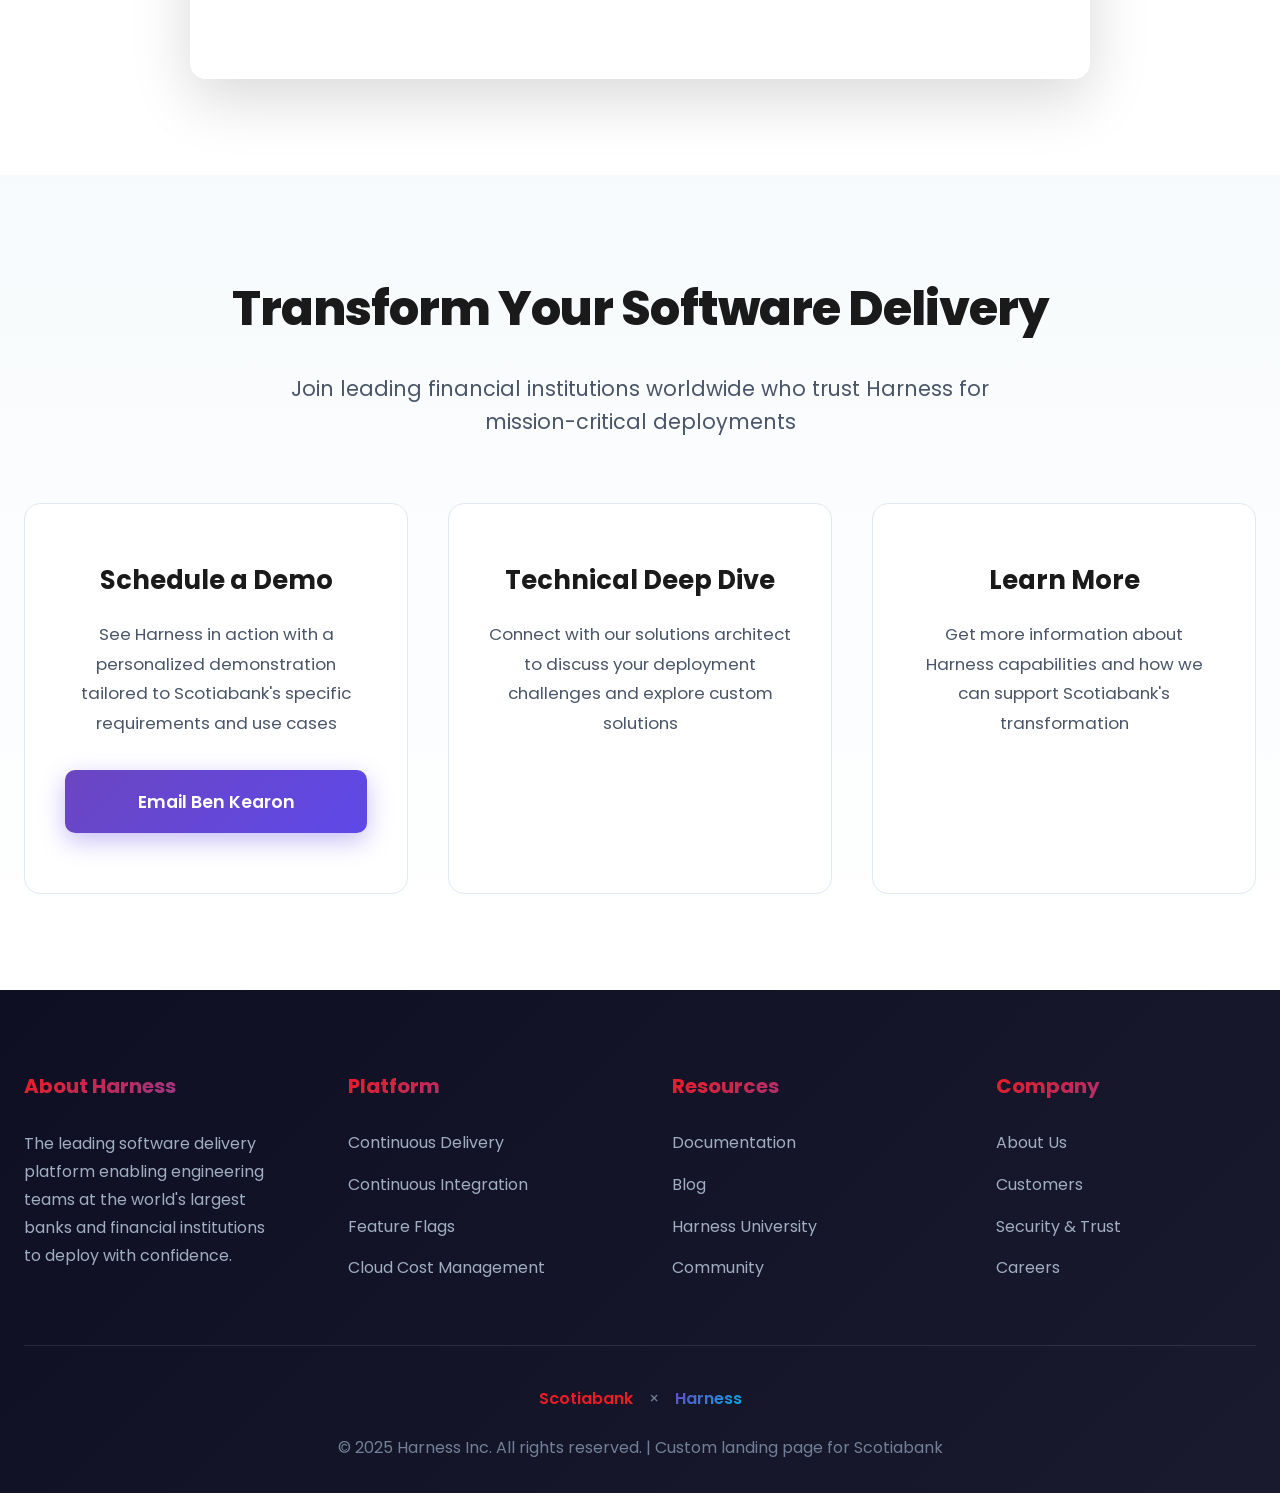
==== commit 2690ad20: "Remove broken image URLs and restore text placeholders - Replace broken Harness CDN images with orig" ====
--- a/index.html
+++ b/index.html
@@ -988,8 +988,8 @@
                             <li>Support for Kubernetes, VMs, and serverless</li>
                         </ul>
                     </div>
-                    <div class="feature-visual feature-screenshot">
-                        <img src="https://cdn.prod.website-files.com/6222ca42ea87e1bd1aa1d10c/6593c291ccedd2e9266a4fc4_cd-Failure%20Strategies-p-500.webp" alt="Harness Canary Deployment Dashboard" class="screenshot-img">
+                    <div class="feature-visual">
+                        <div class="visual-placeholder">Canary Deployment Dashboard</div>
                     </div>
                 </div>
 
@@ -1004,8 +1004,8 @@
                             <li>Organization-wide template library</li>
                         </ul>
                     </div>
-                    <div class="feature-visual feature-screenshot">
-                        <img src="https://cdn.prod.website-files.com/6222ca42ea87e1bd1aa1d10c/659690a8c65c150504154a63_Streamline%20Configuration%20with%20Reuse-p-500.webp" alt="Harness Pipeline Templates" class="screenshot-img">
+                    <div class="feature-visual">
+                        <div class="visual-placeholder">Pipeline Templates</div>
                     </div>
                 </div>
 
@@ -1020,8 +1020,8 @@
                             <li>Automated rollback on failure</li>
                         </ul>
                     </div>
-                    <div class="feature-visual feature-screenshot">
-                        <img src="https://cdn.prod.website-files.com/6222ca42ea87e1bd1aa1d10c/6557d32f05bb4801bfe9968a_cd_ai_action%20.webp" alt="Harness Continuous Verification" class="screenshot-img">
+                    <div class="feature-visual">
+                        <div class="visual-placeholder">Continuous Verification</div>
                     </div>
                 </div>
             </div>
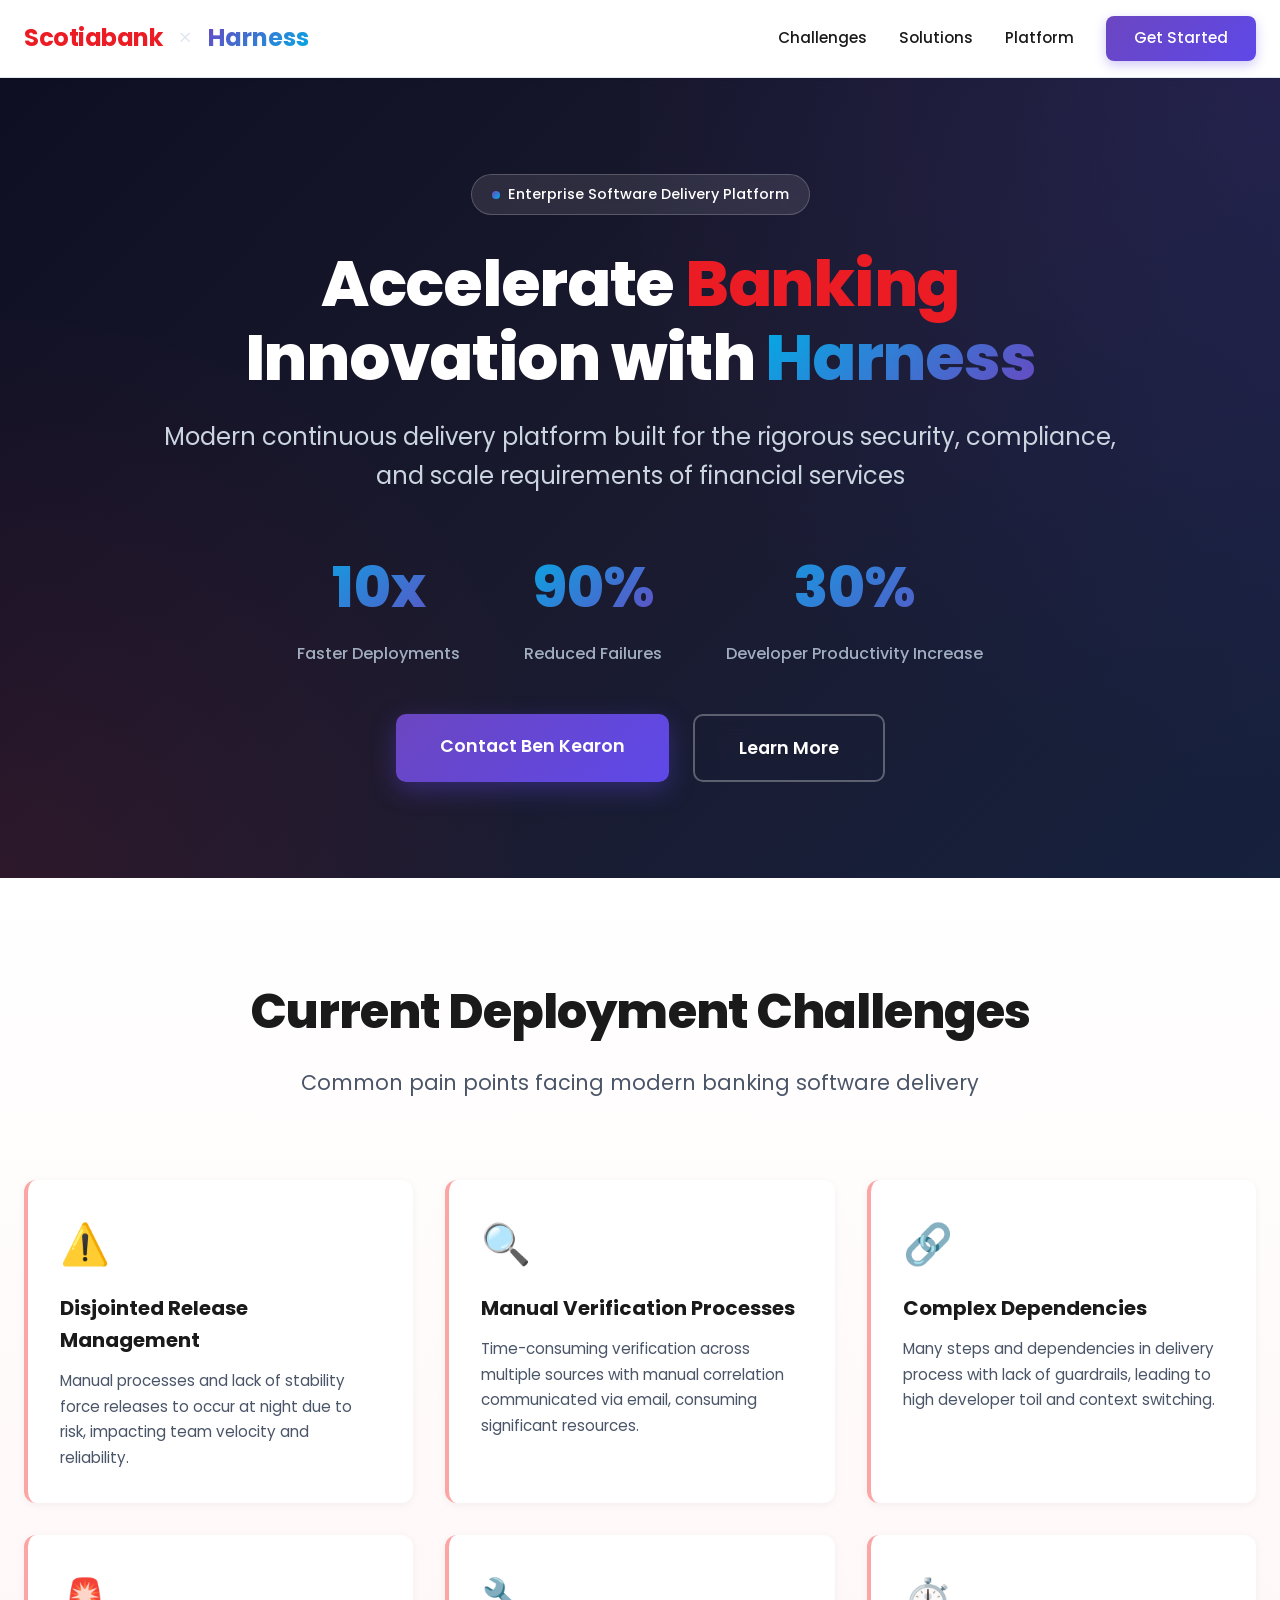
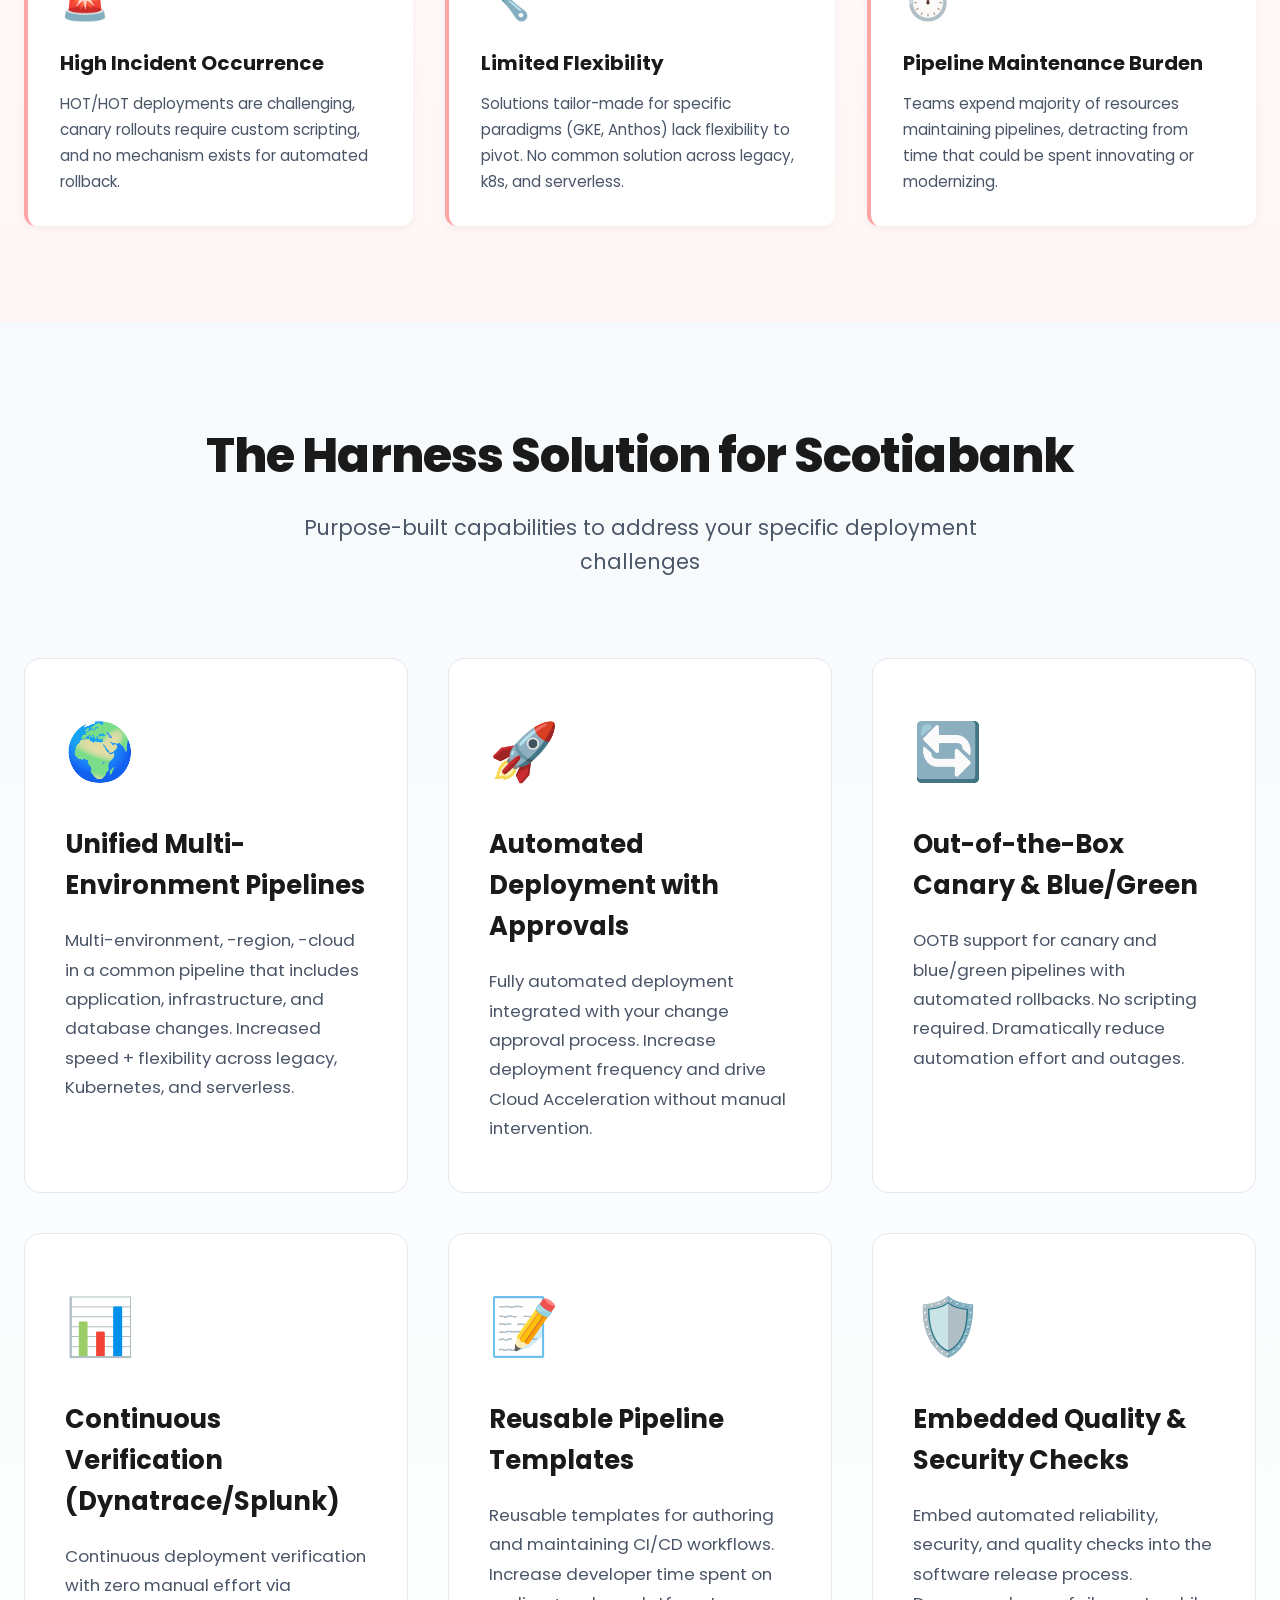
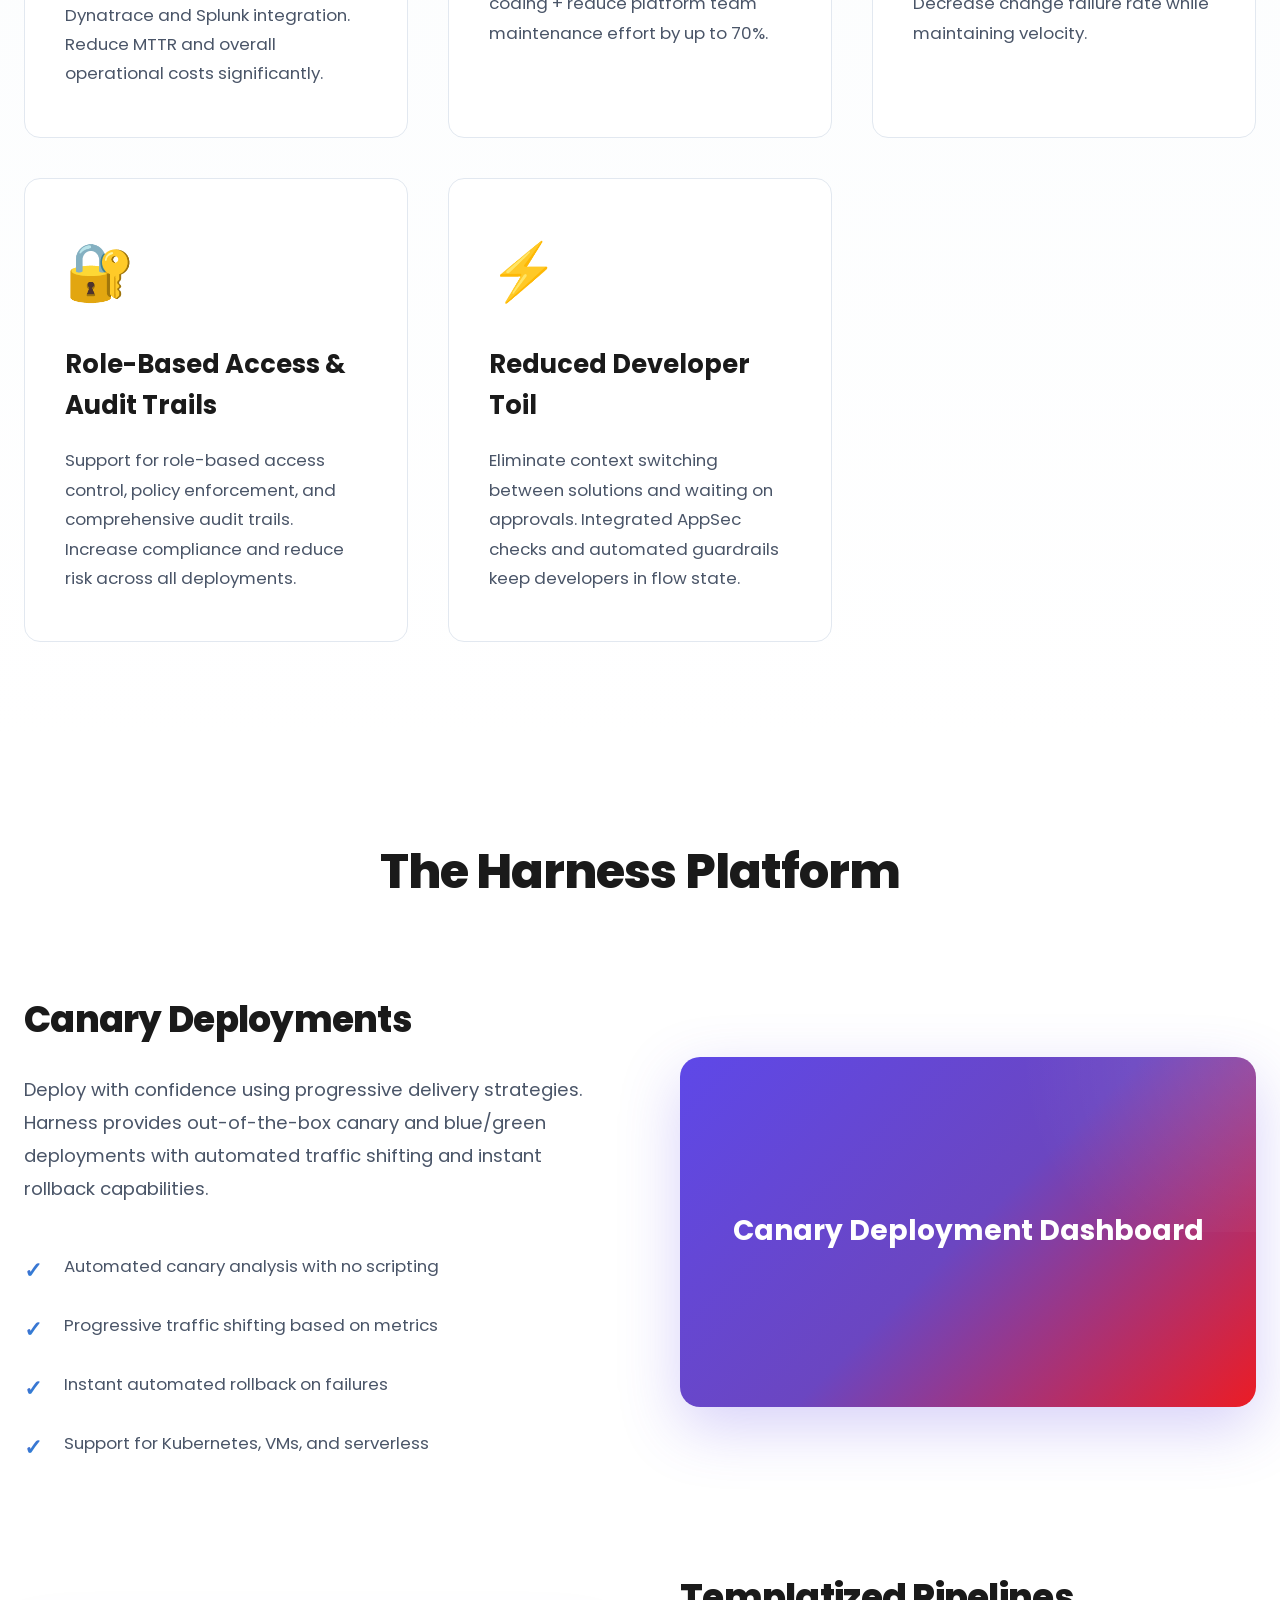
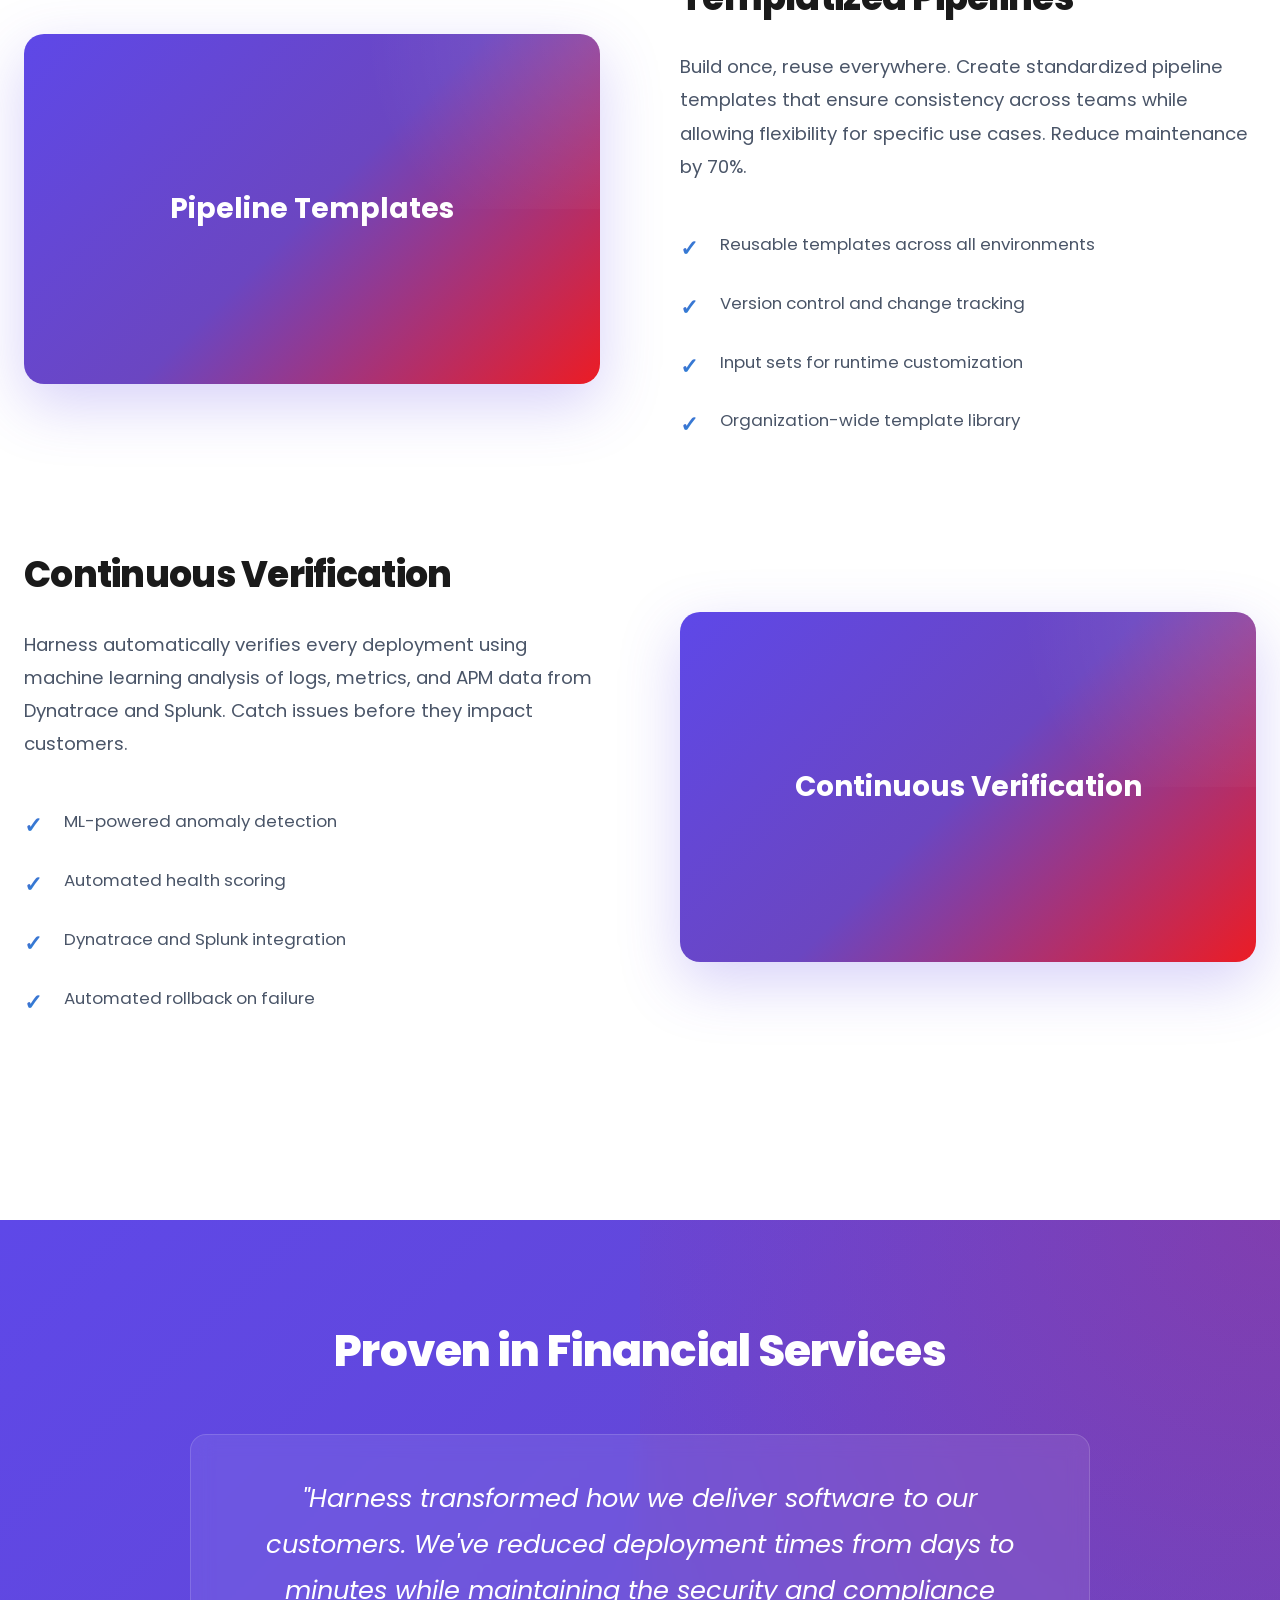
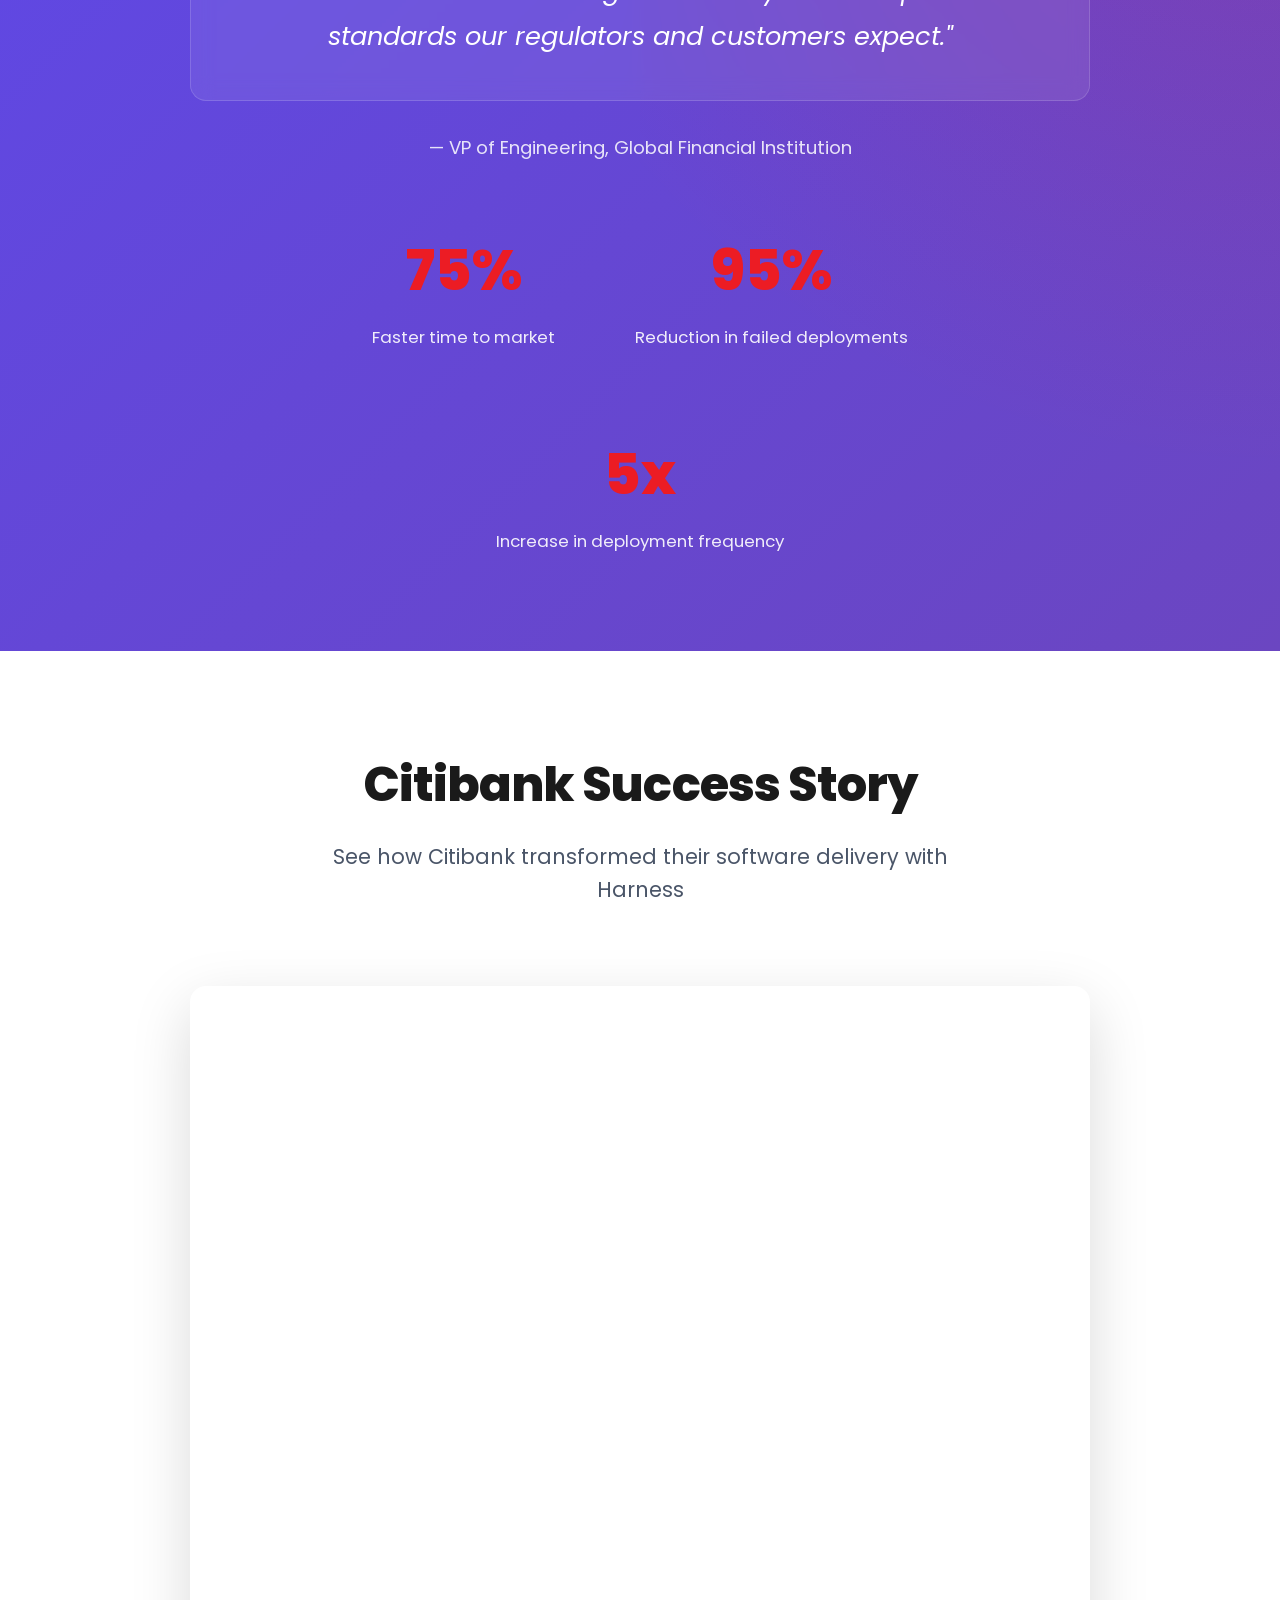
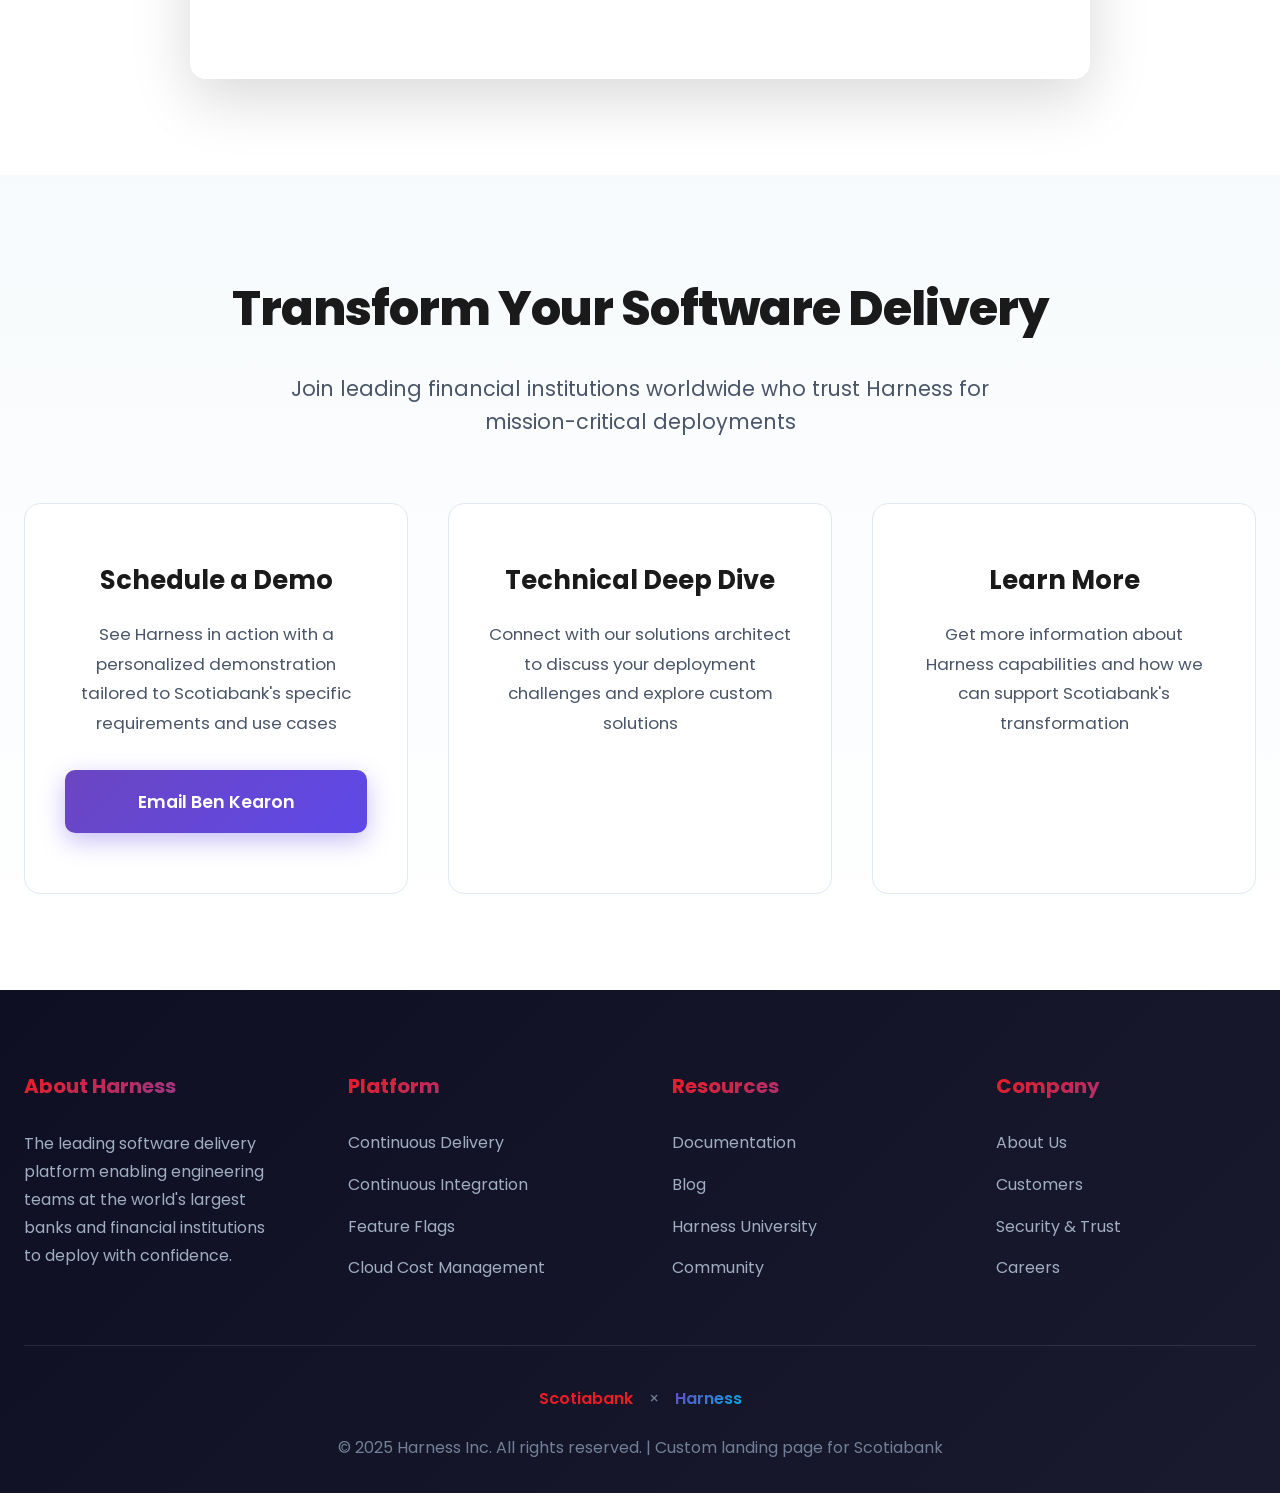
==== commit 118c8b75: "Update hero stat: Change Cost Savings to Developer Productivity - Changed third hero stat from "50% " ====
--- a/index.html
+++ b/index.html
@@ -858,8 +858,8 @@
                         <div class="stat-label">Reduced Failures</div>
                     </div>
                     <div class="stat">
-                        <div class="stat-number">50%</div>
-                        <div class="stat-label">Cost Savings</div>
+                        <div class="stat-number">30%</div>
+                        <div class="stat-label">Developer Productivity Increase</div>
                     </div>
                 </div>
                 <div class="hero-cta">
